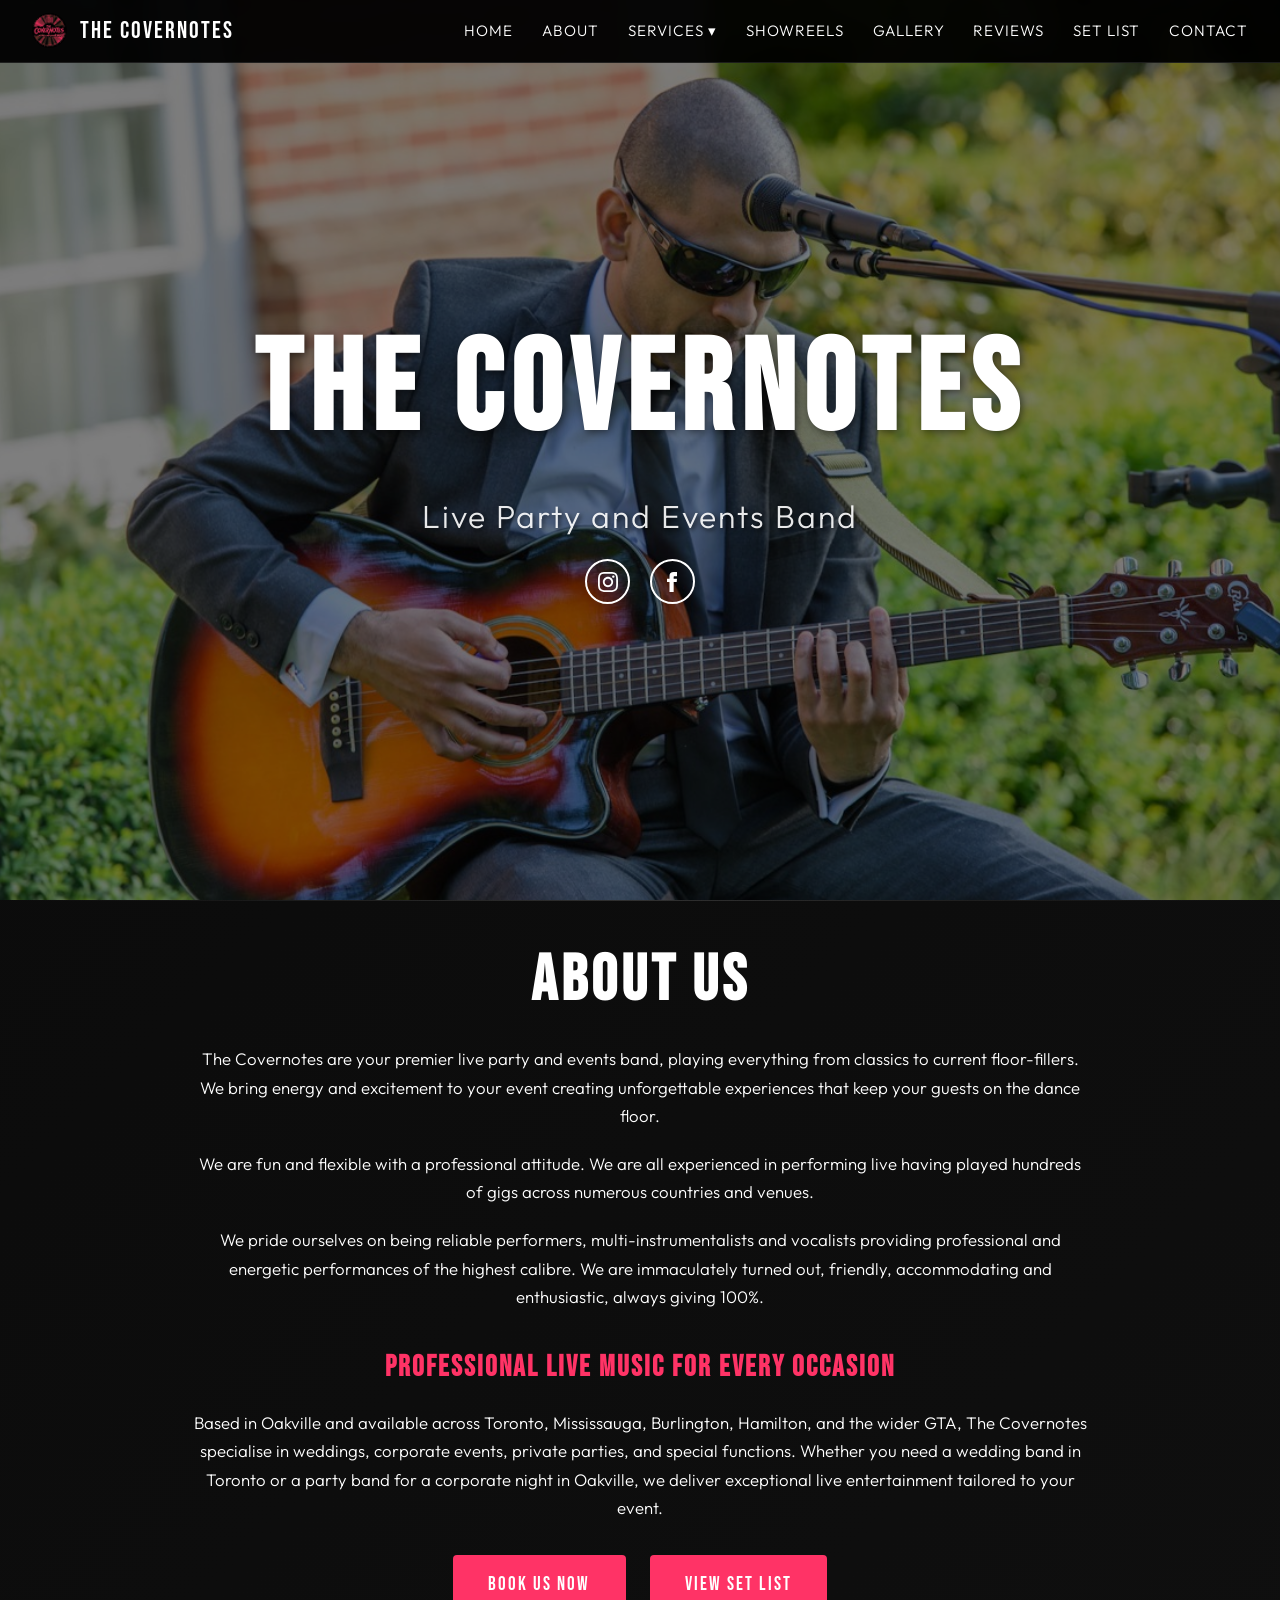
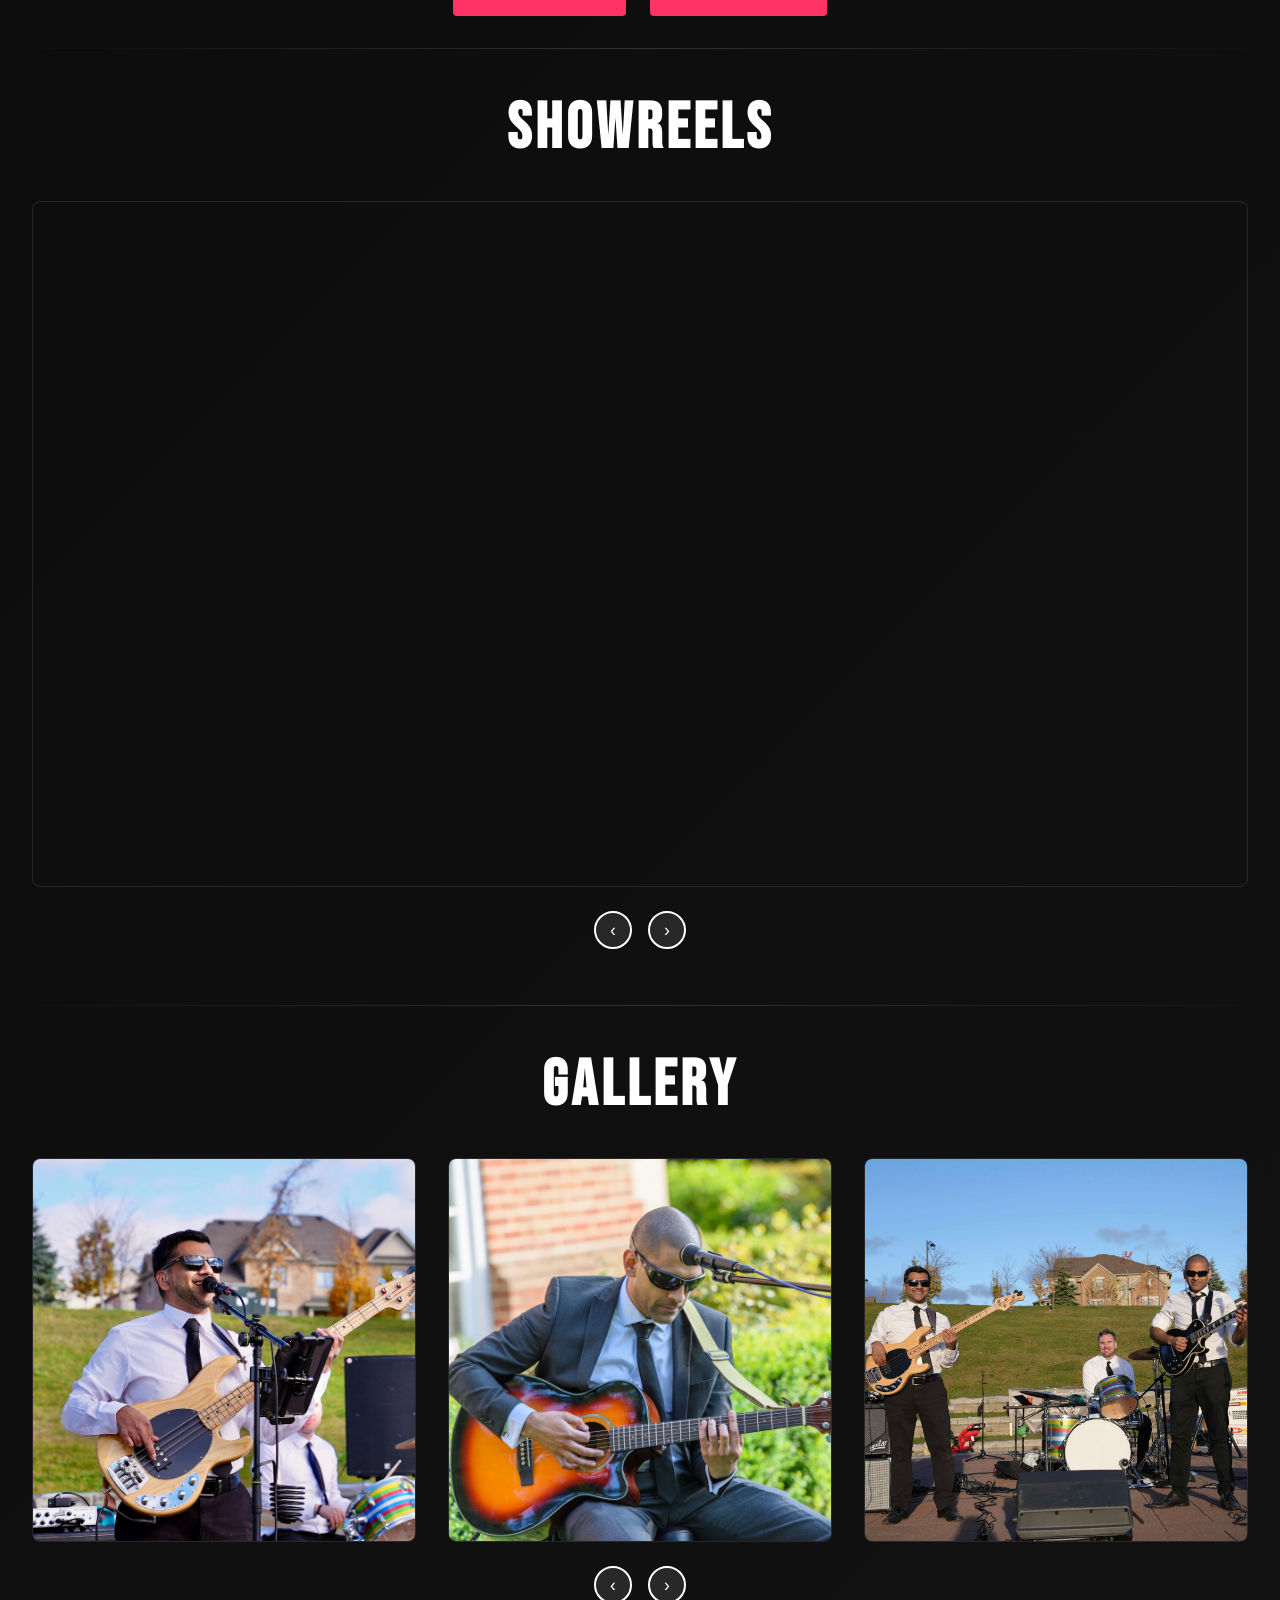
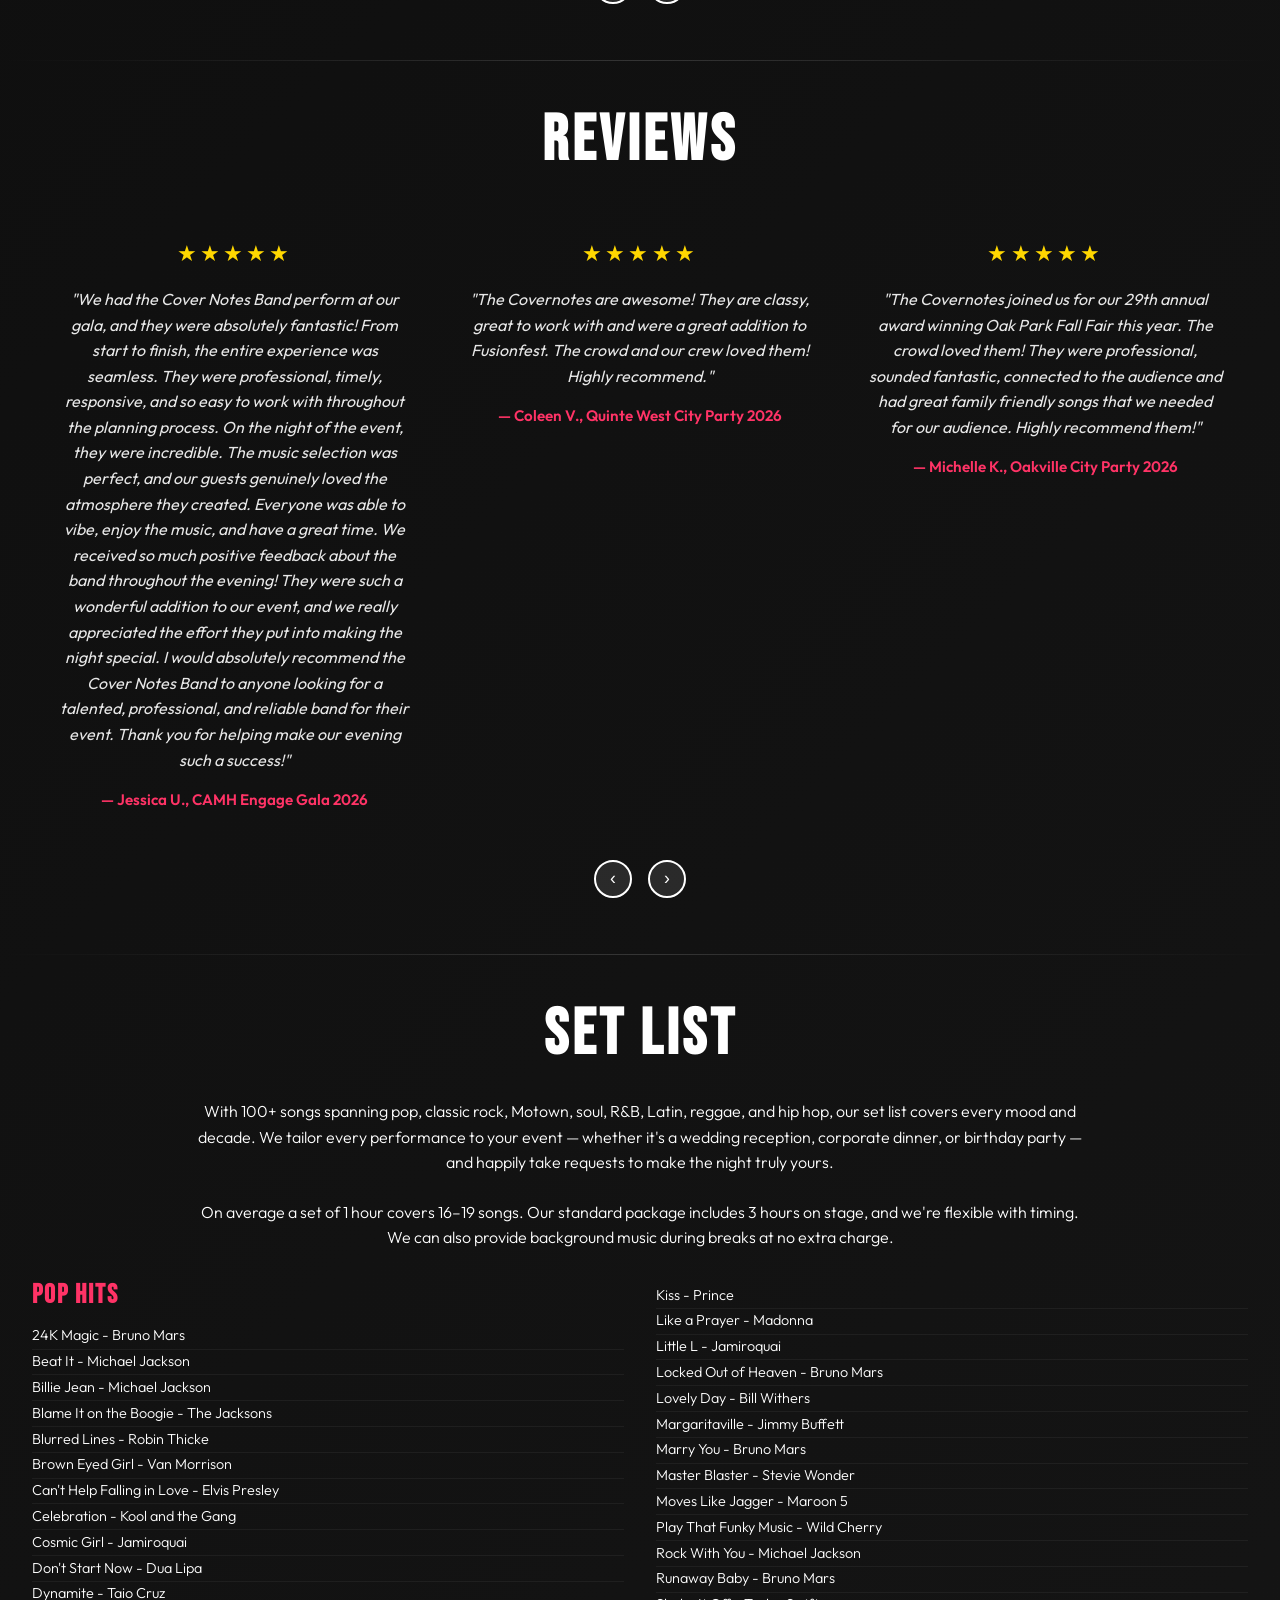
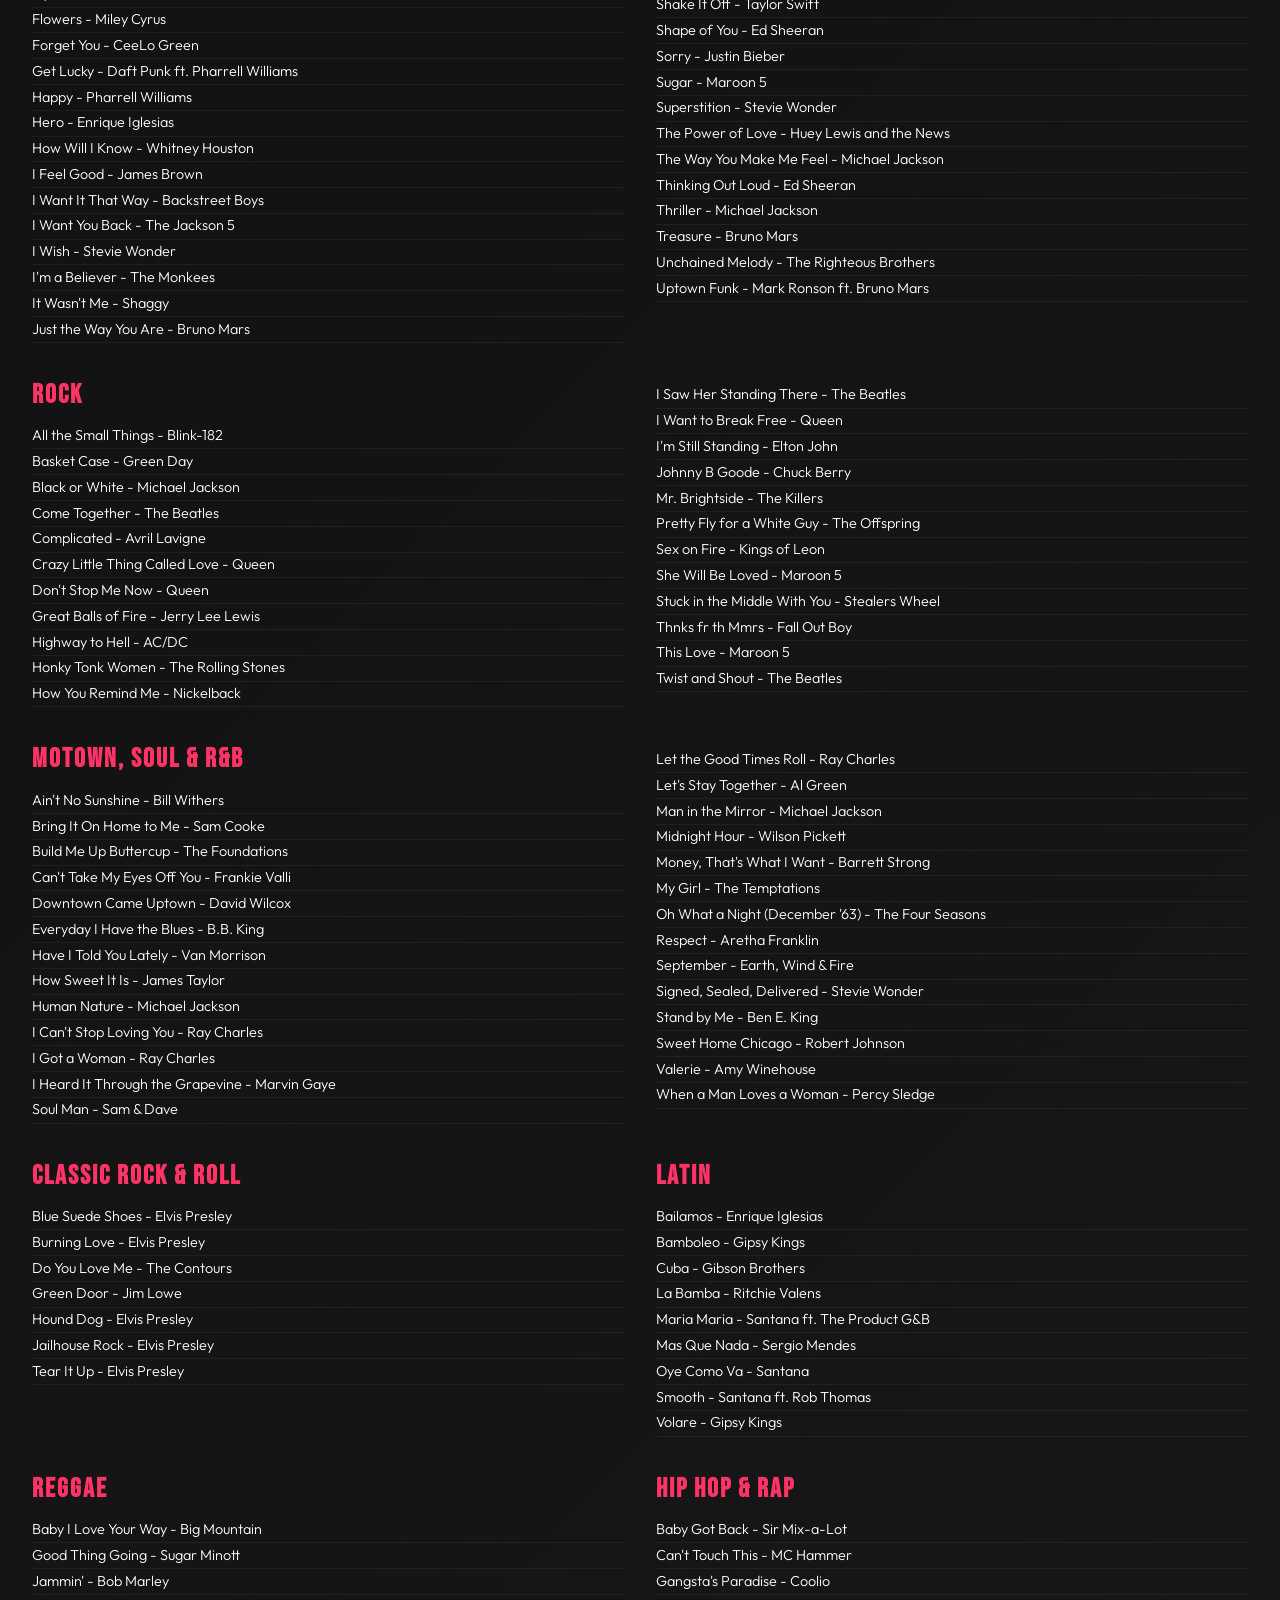
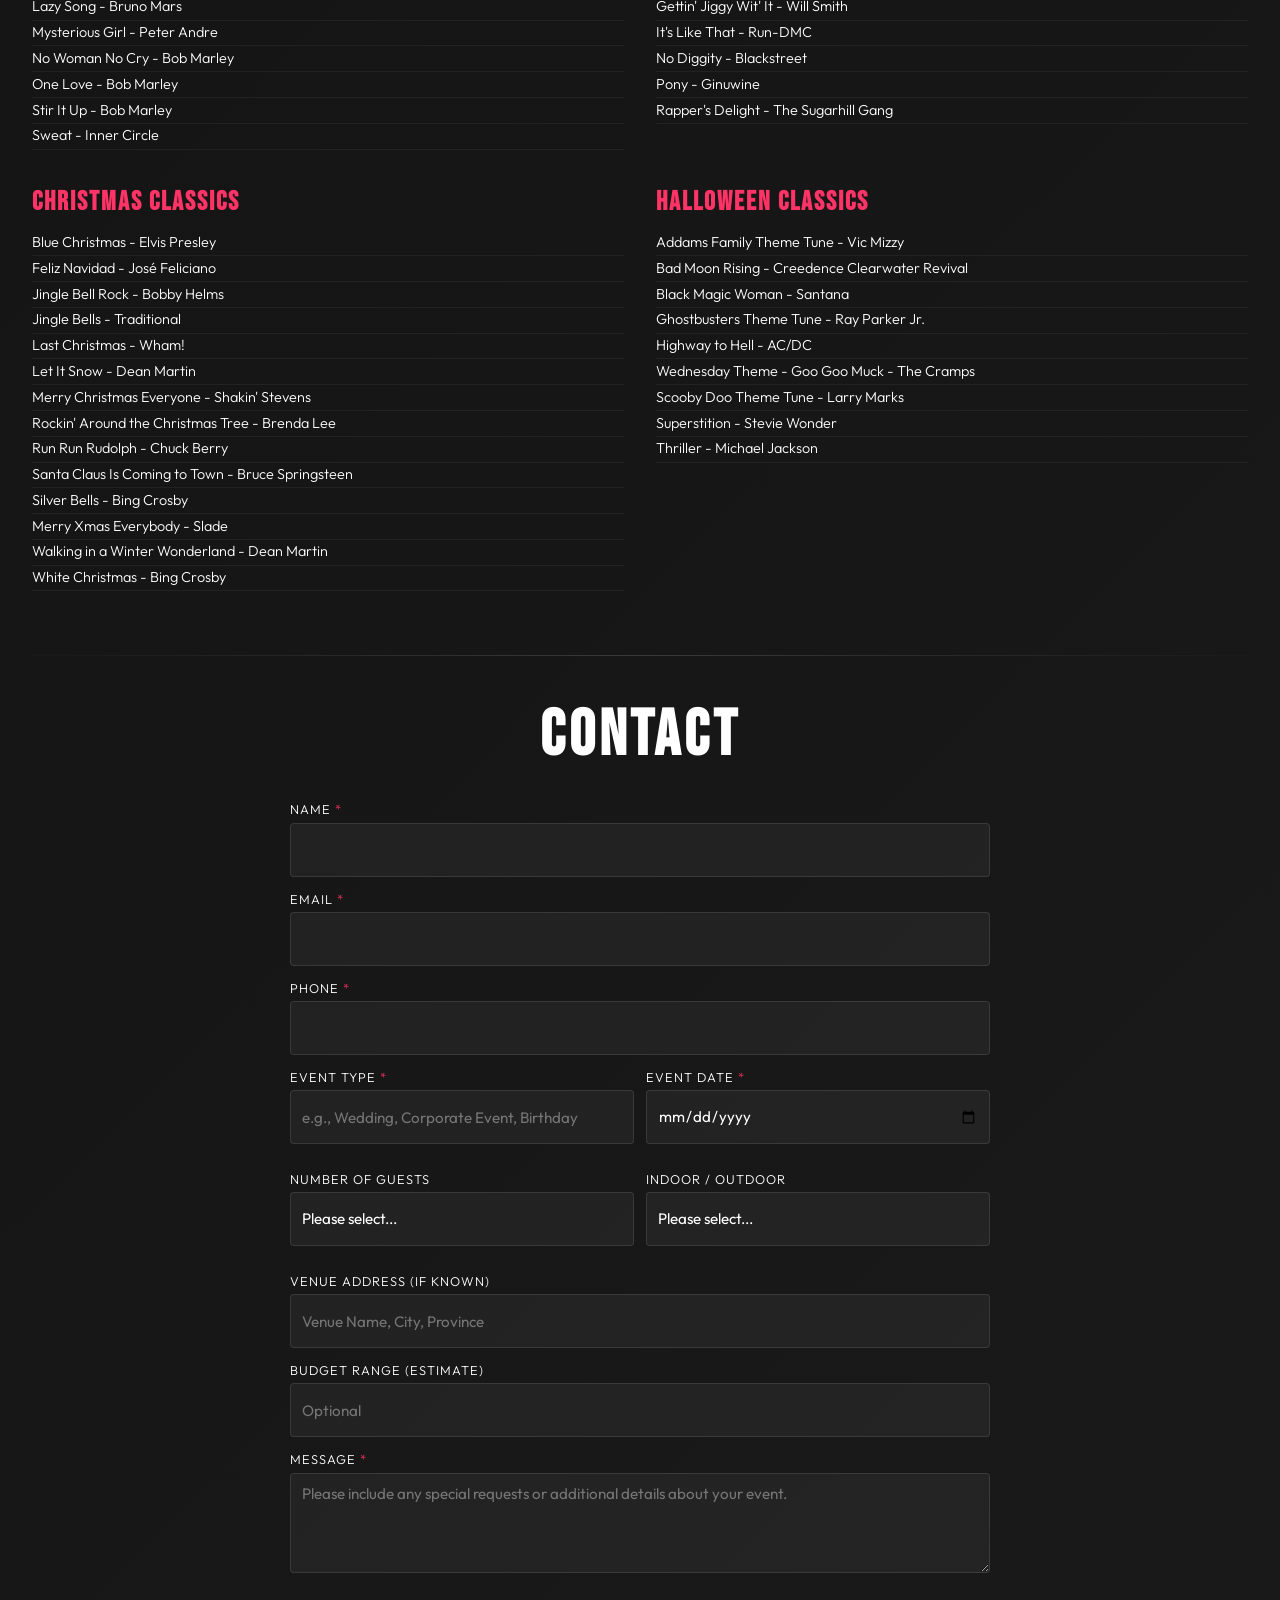
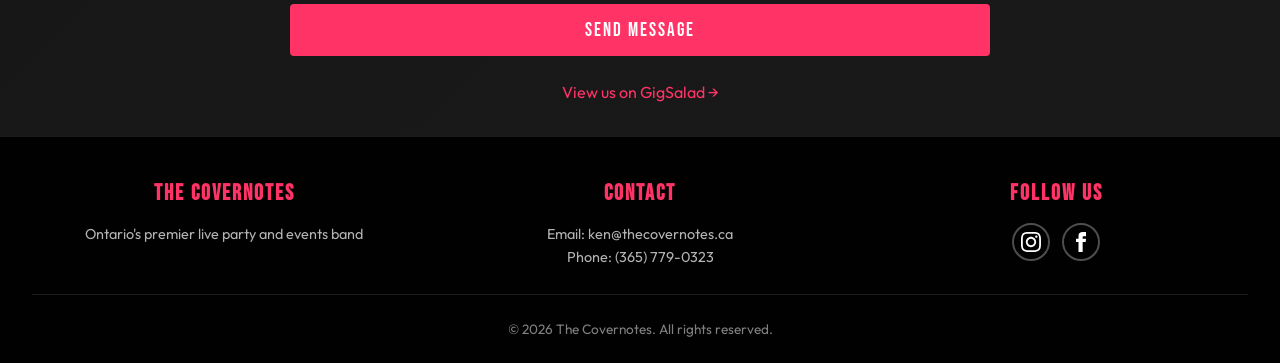
==== index.html @ b02a3756 "Update 2026 review event labels and move Quinte West review to Parties Co-Authored-By: Claude Opus 5" ====
<!DOCTYPE html>
<html lang="en">
<head>
    <meta charset="UTF-8">
    <meta name="viewport" content="width=device-width, initial-scale=1.0">
    <title>The Covernotes | Wedding &amp; Party Cover Band | Toronto, Oakville, GTA</title>
    <meta name="description" content="The Covernotes are a 4-piece live cover band in Oakville, Ontario. Book us for weddings, corporate events, and parties across the GTA. Call (365) 779-0323.">
    <meta name="keywords" content="wedding band Ontario, corporate event band, party band GTA, live music Toronto, cover band Ontario, function band, event entertainment, wedding entertainment Toronto, live band Oakville, party music Ontario">
    <meta name="author" content="The Covernotes">
    <link rel="canonical" href="https://www.thecovernotes.ca/">
    
    <!-- Open Graph Meta Tags -->
    <meta property="og:title" content="The Covernotes | Wedding &amp; Party Cover Band | Toronto, Oakville, GTA">
    <meta property="og:description" content="The Covernotes are a 4-piece live cover band in Oakville, Ontario. Book us for weddings, corporate events, and parties across the GTA. Call (365) 779-0323.">
    <meta property="og:image" content="https://www.thecovernotes.ca/images/covernoteslogo.jpeg">
    <meta property="og:url" content="https://www.thecovernotes.ca">
    <meta property="og:type" content="website">
    <meta property="og:site_name" content="The Covernotes">
    
    <!-- Twitter Card Meta Tags -->
    <meta name="twitter:card" content="summary_large_image">
    <meta name="twitter:title" content="The Covernotes | Wedding &amp; Party Cover Band | Toronto, Oakville, GTA">
    <meta name="twitter:description" content="The Covernotes are a 4-piece live cover band in Oakville, Ontario. Book us for weddings, corporate events, and parties across the GTA. Call (365) 779-0323.">
    <meta name="twitter:image" content="https://www.thecovernotes.ca/images/covernoteslogo.jpeg">
    
    <!-- Structured Data / Schema.org Markup -->
    <script type="application/ld+json">
    {
      "@context": "https://schema.org",
      "@type": "MusicGroup",
      "name": "The Covernotes",
      "description": "Premier live party and events cover band specializing in weddings, corporate events, parties, and functions in Ontario, Canada",
      "url": "https://www.thecovernotes.ca",
      "image": "https://www.thecovernotes.ca/images/covernoteslogo.jpeg",
      "logo": "https://www.thecovernotes.ca/images/covernoteslogo.jpeg",
      "genre": ["Cover Band", "Party Band", "Wedding Band"],
      "address": {
        "@type": "PostalAddress",
        "addressLocality": "Oakville",
        "addressRegion": "ON",
        "addressCountry": "CA"
      },
      "areaServed": [
        {
          "@type": "City",
          "name": "Toronto"
        },
        {
          "@type": "City",
          "name": "Oakville"
        },
        {
          "@type": "City",
          "name": "Mississauga"
        },
        {
          "@type": "City",
          "name": "Burlington"
        },
        {
          "@type": "City",
          "name": "Hamilton"
        }
      ],
      "telephone": "+13657790323",
      "email": "info@thecovernotes.ca",
      "sameAs": [
        "https://www.instagram.com/the_covernotes",
        "https://www.facebook.com/thecovernotes",
        "https://www.gigsalad.com/the_covernotes_oakville"
      ],
      "performer": {
        "@type": "PerformingGroup",
        "name": "The Covernotes"
      },
      "offers": {
        "@type": "Offer",
        "description": "Live music entertainment for weddings, corporate events, and private parties"
      },
      "hasOfferCatalog": {
        "@type": "OfferCatalog",
        "name": "Live Music Services",
        "itemListElement": [
          {
            "@type": "Offer",
            "itemOffered": {
              "@type": "Service",
              "name": "Wedding Band",
              "description": "Live cover band for wedding receptions and ceremonies across Toronto, Oakville, and the GTA"
            }
          },
          {
            "@type": "Offer",
            "itemOffered": {
              "@type": "Service",
              "name": "Corporate Event Band",
              "description": "Professional live music for corporate events, Christmas parties, and company functions in the GTA"
            }
          },
          {
            "@type": "Offer",
            "itemOffered": {
              "@type": "Service",
              "name": "Private Party Band",
              "description": "Energetic live cover band for birthday parties, private functions, and special celebrations"
            }
          }
        ]
      }
    }
    </script>
    
    <link rel="icon" type="image/jpeg" href="images/covernoteslogo.jpeg">
    <link rel="preload" as="image" href="images/hero1.jpeg">

    <!-- Google Fonts -->
    <link rel="preconnect" href="https://fonts.googleapis.com">
    <link rel="preconnect" href="https://fonts.gstatic.com" crossorigin>
    <link href="https://fonts.googleapis.com/css2?family=Bebas+Neue&family=Outfit:wght@300;400;600;700&display=swap" rel="stylesheet">
   
    <style>
        :root {
            --primary: #000000;
            --secondary: #ffffff;
            --accent: #ff3366;
            --bg-gradient: linear-gradient(135deg, #0a0a0a 0%, #1a1a1a 100%);
        }
       
        * {
            margin: 0;
            padding: 0;
            box-sizing: border-box;
        }
       
        body {
            font-family: 'Outfit', sans-serif;
            background: var(--bg-gradient);
            color: var(--secondary);
            line-height: 1.5;
            overflow-x: hidden;
        }
       
        nav {
            position: fixed;
            top: 0;
            width: 100%;
            background: rgba(0, 0, 0, 0.95);
            backdrop-filter: blur(10px);
            z-index: 1000;
            border-bottom: 1px solid rgba(255, 255, 255, 0.1);
        }
       
        .nav-container {
            max-width: 1400px;
            margin: 0 auto;
            padding: 0.8rem 2rem;
            display: flex;
            justify-content: space-between;
            align-items: center;
        }
       
        .logo {
            font-family: 'Bebas Neue', sans-serif;
            font-size: 1.5rem;
            letter-spacing: 2px;
            color: var(--secondary);
            text-decoration: none;
            display: flex;
            align-items: center;
            gap: 0.8rem;
        }
    
        .logo-icon {
            width: 35px;
            height: 35px;
            object-fit: cover; /* prevents image distortion */
            border-radius: 100%; /* makes it a circle */
            display: block; /* removes inline image spacing */
        }
        
        .nav-links {
            display: flex;
            gap: 1.8rem;
            list-style: none;
        }
       
        .nav-links a {
            color: var(--secondary);
            text-decoration: none;
            font-weight: 300;
            font-size: 0.95rem;
            text-transform: uppercase;
            letter-spacing: 1px;
            transition: color 0.3s ease;
        }
       
        .nav-links a:hover {
            color: var(--accent);
        }
       
        .mobile-menu {
            display: none;
            flex-direction: column;
            gap: 5px;
            cursor: pointer;
        }
       
        .mobile-menu span {
            width: 25px;
            height: 2px;
            background: var(--secondary);
            transition: 0.3s;
        }
       
        .hero {
            min-height: 100vh;
            display: flex;
            align-items: center;
            justify-content: center;
            text-align: center;
            padding: 2rem;
            position: relative;
            overflow: hidden;
        }
       
        .hero-carousel {
            position: absolute;
            top: 0;
            left: 50%; /* CENTER it */
            transform: translateX(-50%); /* keeps it centered */
            width: 100%;
            max-width: 1400px; /* MATCHES SITE WIDTH */
            height: 100%;
            z-index: 0;
        }
       
        .hero-slide {
            position: absolute;
            top: 0;
            left: 0;
            width: 100%;
            height: 100%;
            opacity: 0;
            transition: opacity 1s ease-in-out; /* smoother crossfade */
        }
       
        .hero-slide.active {
            opacity: 1;
        }
       
        /* KEY FIX IS HERE */
        .hero-slide img {
            width: 100%;
            height: 100%;
            object-fit: cover;
       
            transform: scale(1); /* base state */
            transition: transform 3s ease-in-out; /* replaces keyframe animation */
        }
       
        .hero-slide.active img {
            transform: scale(1.1); /* zooms while slide is active */
        }
       
        .hero::after {
            content: '';
            position: absolute;
            top: 0;
            left: 0;
            right: 0;
            bottom: 0;
            background: rgba(0, 0, 0, 0.5);
            z-index: 1;
        }
       
        .hero-content {
            position: relative;
            z-index: 2;
            animation: fadeInUp 3s ease-out;
        }
       
        @keyframes fadeInUp {
            from { opacity: 0; transform: translateY(30px); }
            to { opacity: 1; transform: translateY(0); }
        }
       
        .hero h1 {
            font-family: 'Bebas Neue', sans-serif;
            font-size: clamp(3rem, 10vw, 8rem);
            letter-spacing: 8px;
            margin-bottom: 0.3rem;
            color: var(--secondary);
            text-shadow: 2px 2px 8px rgba(0,0,0,0.5);
            display: inline-block;
        }
       
        .hero p {
            font-size: clamp(1.2rem, 3vw, 2rem);
            font-weight: 300;
            letter-spacing: 2px;
            margin-bottom: 1.2rem;
            opacity: 0.9;
            text-shadow: 2px 2px 4px rgba(0,0,0,0.7);
        }
       
        .social-icons {
            display: flex;
            gap: 1.2rem;
            justify-content: center;
            margin-top: 1rem;
        }
       
        .social-icons a {
            width: 45px;
            height: 45px;
            display: flex;
            align-items: center;
            justify-content: center;
            border: 2px solid var(--secondary);
            border-radius: 50%;
            color: var(--secondary);
            text-decoration: none;
            transition: all 0.3s ease;
            font-size: 1.1rem;
        }
       
        .social-icons a:hover {
            background: var(--accent);
            border-color: var(--accent);
            transform: scale(1.1);
        }
       
        .section-divider {
            max-width: 1400px;
            margin: 0 auto;
            height: 1px;
            background: linear-gradient(to right, transparent, rgba(255, 255, 255, 0.15), transparent);
        }
       
        section {
            padding: 2rem 2rem;
            max-width: 1400px;
            margin: 0 auto;
            scroll-margin-top: 90px;
        }
       
        section h2 {
            font-family: 'Bebas Neue', sans-serif;
            font-size: clamp(2.5rem, 5vw, 4rem);
            letter-spacing: 4px;
            margin-bottom: 1rem;
            text-align: center;
        }
       
        .about-content {
            max-width: 900px;
            margin: 0 auto;
            text-align: center;
            font-size: 1.05rem;
            font-weight: 300;
            line-height: 1.7;
        }
       
        .about-content p {
            margin-bottom: 1.2rem;
        }
       
        .about-cta {
            display: flex;
            gap: 1.5rem;
            justify-content: center;
            margin-top: 2rem;
            flex-wrap: wrap;
        }
       
        .cta-button {
            padding: 0.9rem 2.2rem;
            background: var(--accent);
            color: var(--secondary);
            text-decoration: none;
            font-family: 'Bebas Neue', sans-serif;
            font-size: 1.2rem;
            letter-spacing: 2px;
            border-radius: 4px;
            transition: all 0.3s ease;
        }
       
        .cta-button:hover {
            background: #ff1a4d;
            transform: translateY(-2px);
            box-shadow: 0 8px 25px rgba(255, 51, 102, 0.25);
        }
       
        /* Removed .showreels-grid styles as we're replacing with carousel */
       
        .gallery-carousel {
            position: relative;
            max-width: 1400px;
            margin: 1.5rem auto;
            overflow: hidden;
        }
       
        .gallery-wrapper {
            display: flex;
            gap: 2rem;
            transition: transform 0.6s ease;
        }
       
        .gallery-item-wrapper {
            flex: 0 0 calc((100% - 4rem) / 3);
            position: relative;
            overflow: hidden;
            border-radius: 8px;
            cursor: pointer;
            transition: all 0.3s ease;
            aspect-ratio: 1;
        }
       
        .gallery-item-wrapper:hover {
            transform: translateY(-5px);
            box-shadow: 0 10px 30px rgba(255, 51, 102, 0.3);
        }
       
        .gallery-item-wrapper::before {
            content: '';
            position: absolute;
            top: 0;
            left: 0;
            right: 0;
            bottom: 0;
            background: rgba(0, 0, 0, 0.3);
            opacity: 0;
            transition: opacity 0.3s ease;
            z-index: 1;
        }
       
        .gallery-item-wrapper:hover::before {
            opacity: 1;
        }
       
        .gallery-item {
            width: 100%;
            height: 100%;
            object-fit: cover;
            display: block;
            border: 1px solid rgba(255, 255, 255, 0.1);
            border-radius: 8px;
        }
       
        .lightbox {
            display: none;
            position: fixed;
            top: 0;
            left: 0;
            width: 100%;
            height: 100%;
            background: rgba(0, 0, 0, 0.95);
            z-index: 2000;
            align-items: center;
            justify-content: center;
            animation: fadeIn 0.3s ease;
        }
       
        .lightbox.active {
            display: flex;
        }
       
        @keyframes fadeIn {
            from { opacity: 0; }
            to { opacity: 1; }
        }
       
        .lightbox-content {
            position: relative;
            max-width: 85%;
            max-height: 85%;
            display: flex;
            flex-direction: column;
            align-items: center;
        }
       
        .lightbox-image {
            max-width: 100%;
            max-height: 75vh;
            object-fit: contain;
            border-radius: 4px;
        }
       
        .lightbox-caption {
            color: var(--secondary);
            margin-top: 0.8rem;
            font-size: 1.05rem;
            text-align: center;
            font-weight: 300;
        }
       
        .lightbox-close {
            position: absolute;
            top: 15px;
            right: 15px;
            width: 45px;
            height: 45px;
            background: rgba(255, 255, 255, 0.1);
            border: 2px solid var(--secondary);
            border-radius: 50%;
            color: var(--secondary);
            font-size: 1.8rem;
            cursor: pointer;
            display: flex;
            align-items: center;
            justify-content: center;
            transition: all 0.3s ease;
            z-index: 2001;
        }
       
        .lightbox-close:hover {
            background: var(--accent);
            border-color: var(--accent);
            transform: rotate(90deg);
        }
       
        .lightbox-prev,
        .lightbox-next {
            position: absolute;
            top: 50%;
            transform: translateY(-50%);
            width: 45px;
            height: 45px;
            background: rgba(255, 255, 255, 0.1);
            border: 2px solid var(--secondary);
            border-radius: 50%;
            color: var(--secondary);
            font-size: 1.4rem;
            cursor: pointer;
            display: flex;
            align-items: center;
            justify-content: center;
            z-index: 2001;
            transition: all 0.3s ease;
        }
       
        .lightbox-prev:hover,
        .lightbox-next:hover {
            background: var(--accent);
            border-color: var(--accent);
        }
       
        .lightbox-prev { left: 15px; }
        .lightbox-next { right: 15px; }
       
        .setlist-intro {
            max-width: 900px;
            margin: 0 auto 1.5rem;
            text-align: center;
            font-size: 1rem;
            font-weight: 300;
            line-height: 1.6;
        }
       
        .setlist-columns {
            display: grid;
            grid-template-columns: repeat(auto-fit, minmax(300px, 1fr));
            gap: 2rem;
            margin-bottom: 2rem;
        }
       
        .setlist-category h3 {
            font-family: 'Bebas Neue', sans-serif;
            font-size: 1.7rem;
            letter-spacing: 2px;
            margin-bottom: 0.5rem;
            color: var(--accent);
        }
       
        .setlist-category ul {
            list-style: none;
        }
       
        .setlist-category li {
            padding: 0.1rem 0;
            border-bottom: 1px solid rgba(255, 255, 255, 0.05);
            font-weight: 300;
            font-size: 0.9rem;
        }
       
        .reviews-carousel {
            position: relative;
            max-width: 1400px;
            margin: 1.5rem auto;
            overflow: hidden;
        }
       
        .reviews-wrapper {
            display: flex;
            transition: transform 0.6s ease;
        }
       
        .review-card {
            flex: 0 0 calc(100% / 3);
            padding: 1.5rem;
            text-align: center;
            flex-shrink: 0;
        }
       
        .review-stars {
            font-size: 1.4rem;
            color: #ffd700;
            margin-bottom: 1rem;
            letter-spacing: 0.2rem;
        }
       
        .review-text {
            font-size: 1rem;
            font-style: italic;
            line-height: 1.6;
            margin-bottom: 1rem;
            color: rgba(255, 255, 255, 0.9);
        }
       
        .review-author {
            font-size: 0.95rem;
            font-weight: 600;
            color: var(--accent);
        }
       
        /* New Showreels Carousel Styles */
        .showreels-carousel {
            position: relative;
            max-width: 1400px;
            margin: 1.5rem auto;
            overflow: hidden;
        }
       
        .showreels-wrapper {
            display: flex;
            transition: transform 0.6s ease;
        }
       
        .showreel-card {
            flex: 0 0 100%;
        }
       
        .video-wrapper {
            position: relative;
            padding-bottom: 56.25%; /* 16:9 aspect ratio */
            height: 0;
            overflow: hidden;
            border-radius: 8px;
            border: 1px solid rgba(255, 255, 255, 0.1);
        }
       
        .video-wrapper iframe {
            position: absolute;
            top: 0;
            left: 0;
            width: 100%;
            height: 100%;
        }
        
        /* Touch overlay to enable swipe on videos */
        .video-touch-overlay {
            position: absolute;
            top: 0;
            left: 0;
            width: 100%;
            height: 100%;
            z-index: 10;
            background: transparent;
            cursor: grab;
        }
        
        .video-touch-overlay.dragging {
            cursor: grabbing;
        }
        
        .video-touch-overlay.hide {
            display: none;
        }
       
        .carousel-nav {
            display: flex;
            gap: 1rem;
            justify-content: center;
            margin-top: 1.5rem;
        }
       
        .carousel-nav button {
            width: 38px;
            height: 38px;
            border-radius: 50%;
            background: rgba(255, 255, 255, 0.1);
            border: 2px solid var(--secondary);
            color: var(--secondary);
            cursor: pointer;
            transition: all 0.3s ease;
            font-size: 1.1rem;
        }
       
        .carousel-nav button:hover {
            background: var(--accent);
            border-color: var(--accent);
        }
       
        .contact-container {
            max-width: 700px;
            margin: 0 auto;
        }
       
        .form-row {
            display: grid;
            grid-template-columns: 1fr 1fr;
            gap: 0.7rem;
            margin-bottom: 0.8rem;
        }
       
        .form-group {
            margin-bottom: 0.8rem;
        }
       
        .form-group label {
            display: block;
            margin-bottom: 0.2rem;
            font-weight: 300;
            letter-spacing: 1px;
            text-transform: uppercase;
            font-size: 0.8rem;
        }
       
        .form-group label.required::after {
            content: ' *';
            color: var(--accent);
        }
       
        .form-group input,
        .form-group textarea,
        .form-group select {
            width: 100%;
            padding: 0.7rem;
            background: rgba(255, 255, 255, 0.05);
            border: 1px solid rgba(255, 255, 255, 0.1);
            border-radius: 4px;
            color: var(--secondary);
            font-family: 'Outfit', sans-serif;
            font-size: 0.95rem;
            transition: all 0.3s ease;
            /* Forces identical height across all browsers */
            height: 54px;
            line-height: 1.2;
           
            /* Removes default mobile system styling/borders */
            appearance: none;
            -webkit-appearance: none;
        }
       
        .form-group input:focus,
        .form-group textarea:focus,
        .form-group select:focus {
            outline: none;
            border-color: var(--accent);
            background: rgba(255, 255, 255, 0.08);
        }
       
        .form-group textarea {
            resize: vertical;
            min-height: 100px;
        }
       
        button[type="submit"] {
            background: var(--accent);
            color: var(--secondary);
            border: none;
            padding: 0.9rem 3rem;
            font-family: 'Bebas Neue', sans-serif;
            font-size: 1.2rem;
            letter-spacing: 2px;
            cursor: pointer;
            border-radius: 4px;
            transition: all 0.3s ease;
            width: 100%;
            margin-top: 0.8rem;
        }
       
        button[type="submit"]:hover {
            background: #ff1a4d;
            transform: translateY(-2px);
            box-shadow: 0 8px 25px rgba(255, 51, 102, 0.25);
        }
       
        footer {
            background: rgba(0, 0, 0, 0.95);
            padding: 2.5rem 2rem 1.5rem;
            border-top: 1px solid rgba(255, 255, 255, 0.1);
        }
       
        .footer-content {
            max-width: 1400px;
            margin: 0 auto;
            display: grid;
            grid-template-columns: repeat(3, 1fr);
            gap: 2rem;
            margin-bottom: 1.5rem;
        }
       
        .footer-section h3 {
            font-family: 'Bebas Neue', sans-serif;
            font-size: 1.4rem;
            letter-spacing: 2px;
            margin-bottom: 0.8rem;
            color: var(--accent);
        }
        .footer-section {
            text-align: center;
        }

        
        .footer-section p,
        .footer-section a {
            color: rgba(255, 255, 255, 0.7);
            text-decoration: none;
            font-size: 0.9rem;
            line-height: 1.6;
        }
       
        .footer-section a:hover {
            color: var(--accent);
        }
       
        .footer-social {
            display: flex;
            gap: 0.8rem;
            margin-top: 0.8rem;
            justify-content: center; /* ADDED */
        }
       
        .footer-social a {
            width: 38px;
            height: 38px;
            display: flex;
            align-items: center;
            justify-content: center;
            border: 2px solid rgba(255, 255, 255, 0.3);
            border-radius: 50%;
            color: var(--secondary);
            transition: all 0.3s ease;
        }

        /* Ensure SVG inherits color */
        .footer-social a svg {
            fill: currentColor;
        }

        /* Hover behaviour matches Hero */
        .footer-social a:hover {
            background: var(--accent);
            border-color: var(--accent);
            color: var(--secondary);
            transform: scale(1.1);
        }
       
        .footer-bottom {
            text-align: center;
            padding-top: 1.5rem;
            border-top: 1px solid rgba(255, 255, 255, 0.1);
            color: rgba(255, 255, 255, 0.5);
            font-size: 0.85rem;
        }
       
        @media (max-width: 1200px) {
            .gallery-item-wrapper {
                flex: 0 0 calc((100% - 2rem) / 2);
            }
        }
       
        @media (max-width: 768px) {
            .nav-links {
                display: none;
            }
           
            .mobile-menu {
                display: flex;
            }
           
            .nav-links.active {
                display: flex;
                flex-direction: column;
                position: absolute;
                top: 100%;
                left: 0;
                right: 0;
                background: rgba(0, 0, 0, 0.98);
                padding: 1.5rem;
                gap: 1.2rem;
            }
           
            .gallery-item-wrapper {
                flex: 0 0 100%;
            }
           
            .review-card {
                flex: 0 0 100%;
            }
           
            .hero h1 {
                font-size: clamp(3.5rem, 12vw, 7rem);
                white-space: nowrap;
            }
           
            .about-cta {
                flex-direction: column;
                align-items: center;
            }
           
            .cta-button {
                width: 100%;
                max-width: 280px;
            }
           
            .form-row {
                grid-template-columns: 1fr;
            }
        }
       
        /* Mobile: Stack footer sections vertically */
        @media (max-width: 768px) {
            .footer-content {
                grid-template-columns: 1fr;
            }
        }
       
        html {
            scroll-behavior: smooth;
        }

        /* Services dropdown */
        .dropdown { position: relative; }
        .dropdown-toggle { cursor: pointer; user-select: none; }
        .dropdown-menu {
            display: none;
            position: absolute;
            top: calc(100% + 0.8rem);
            left: 50%;
            transform: translateX(-50%);
            background: rgba(0, 0, 0, 0.98);
            border: 1px solid rgba(255, 255, 255, 0.15);
            border-radius: 4px;
            padding: 0.5rem 0;
            min-width: 180px;
            list-style: none;
            z-index: 1001;
        }
        .dropdown.open .dropdown-menu { display: block; }
        .dropdown-menu li a {
            display: block;
            padding: 0.6rem 1.4rem;
            white-space: nowrap;
            font-size: 0.9rem;
        }
        @media (max-width: 768px) {
            .dropdown-menu {
                position: static;
                transform: none;
                border: none;
                background: transparent;
                padding: 0.3rem 0 0 1rem;
                min-width: auto;
            }
            .dropdown-menu li a { padding: 0.3rem 0; }
        }

    </style>
</head>
<body>
    <!-- Navigation -->
    <nav>
        <div class="nav-container">
            <a href="#home" class="logo">
                <img src="images/covernoteslogo.jpeg" alt="The Covernotes Logo" class="logo-icon" width="35" height="35">
                <span class="logo-text">THE COVERNOTES</span>
            </a>
            <ul class="nav-links" id="navLinks">
                <li><a href="#home">Home</a></li>
                <li><a href="#about">About</a></li>
                <li class="dropdown">
                    <a href="#" class="dropdown-toggle">Services &#9662;</a>
                    <ul class="dropdown-menu">
                        <li><a href="weddings.html">Weddings</a></li>
                        <li><a href="corporate.html">Corporate Events</a></li>
                        <li><a href="parties.html">Private Parties</a></li>
                        <li><a href="testimonials.html">Testimonials</a></li>
                        <li><a href="faq.html">FAQ</a></li>
                    </ul>
                </li>
                <li><a href="#showreels">Showreels</a></li>
                <li><a href="#gallery">Gallery</a></li>
                <li><a href="#reviews">Reviews</a></li>
                <li><a href="#setlist">Set List</a></li>
                <li><a href="#contact">Contact</a></li>
            </ul>
            <div class="mobile-menu" id="mobileMenu">
                <span></span>
                <span></span>
                <span></span>
            </div>
        </div>
    </nav>
    <!-- Hero Section with Carousel -->
    <section id="home" class="hero">
        <div class="hero-carousel" id="heroCarousel">
            <div class="hero-slide active">
                <img src="images/hero1.jpeg" alt="The Covernotes live cover band performing at a Ribfest Festival in Ontario" loading="eager" fetchpriority="high" width="1280" height="855">
            </div>
            <div class="hero-slide">
                <img src="images/hero2.jpeg" alt="The Covernotes band playing live at an acoustic wedding cocktail party in Toronto" loading="lazy" decoding="async">
            </div>
            <div class="hero-slide">
                <img src="images/hero3.jpeg" alt="The Covernotes performing live music at a private corporate party in the GTA" loading="lazy" decoding="async">
            </div>
            <div class="hero-slide">
                <img src="images/hero4.jpeg" alt="The Covernotes professional event band entertaining wedding guests in Ontario" loading="lazy" decoding="async">
            </div>
            <div class="hero-slide">
                <img src="images/hero5.jpeg" alt="The Covernotes live performance at a private party function in Greater Toronto Area" loading="lazy" decoding="async">
            </div>
        </div>
        <div class="hero-content">
            <h1><span class="hero-underline">THE COVERNOTES</span></h1>
            <p>Live Party and Events Band</p>
            <div class="social-icons">
                <a href="https://www.instagram.com/the_covernotes/" target="_blank" aria-label="Instagram">
                    <svg width="20" height="20" viewBox="0 0 24 24" fill="currentColor">
                        <path d="M12 2.163c3.204 0 3.584.012 4.85.07 3.252.148 4.771 1.691 4.919 4.919.058 1.265.069 1.645.069 4.849 0 3.205-.012 3.584-.069 4.849-.149 3.225-1.664 4.771-4.919 4.919-1.266.058-1.644.07-4.85.07-3.204 0-3.584-.012-4.849-.07-3.26-.149-4.771-1.699-4.919-4.92-.058-1.265-.07-1.644-.07-4.849 0-3.204.013-3.583.07-4.849.149-3.227 1.664-4.771 4.919-4.919 1.266-.057 1.645-.069 4.849-.069zm0-2.163c-3.259 0-3.667.014-4.947.072-4.358.2-6.78 2.618-6.98 6.98-.059 1.281-.073 1.689-.073 4.948 0 3.259.014 3.668.072 4.948.2 4.358 2.618 6.78 6.98 6.98 1.281.058 1.689.072 4.948.072 3.259 0 3.668-.014 4.948-.072 4.354-.2 6.782-2.618 6.979-6.98.059-1.28.073-1.689.073-4.948 0-3.259-.014-3.667-.072-4.947-.196-4.354-2.617-6.78-6.979-6.98-1.281-.059-1.69-.073-4.949-.073zm0 5.838c-3.403 0-6.162 2.759-6.162 6.162s2.759 6.163 6.162 6.163 6.162-2.759 6.162-6.163c0-3.403-2.759-6.162-6.162-6.162zm0 10.162c-2.209 0-4-1.79-4-4 0-2.209 1.791-4 4-4s4 1.791 4 4c0 2.21-1.791 4-4 4zm6.406-11.845c-.796 0-1.441.645-1.441 1.44s.645 1.44 1.441 1.44c.795 0 1.439-.645 1.439-1.44s-.644-1.44-1.439-1.44z"/>
                    </svg>
                </a>
                <a href="http://www.facebook.com/thecovernotes/" target="_blank" aria-label="Facebook">
                    <svg width="20" height="20" viewBox="0 0 24 24" fill="currentColor">
                        <path d="M9 8h-3v4h3v12h5v-12h3.642l.358-4h-4v-1.667c0-.955.192-1.333 1.115-1.333h2.885v-5h-3.808c-3.596 0-5.192 1.583-5.192 4.615v3.385z"/>
                    </svg>
                </a>
            </div>
        </div>
    </section>
    <div class="section-divider"></div>
    <!-- About Section -->
    <section id="about">
        <h2>ABOUT US</h2>
        <div class="about-content">
            <p>The Covernotes are your premier live party and events band, playing everything from classics to current floor-fillers. We bring energy and excitement to your event creating unforgettable experiences that keep your guests on the dance floor.</p>
            <p>We are fun and flexible with a professional attitude. We are all experienced in performing live having played hundreds of gigs across numerous countries and venues.</p>
            <p>We pride ourselves on being reliable performers, multi-instrumentalists and vocalists providing professional and energetic performances of the highest calibre. We are immaculately turned out, friendly, accommodating and enthusiastic, always giving 100%.</p>
            <h3 style="font-family: 'Bebas Neue', sans-serif; font-size: 1.8rem; letter-spacing: 2px; margin-top: 2rem; margin-bottom: 1rem; color: var(--accent);">Professional Live Music for Every Occasion</h3>
            <p>Based in Oakville and available across Toronto, Mississauga, Burlington, Hamilton, and the wider GTA, The Covernotes specialise in weddings, corporate events, private parties, and special functions. Whether you need a wedding band in Toronto or a party band for a corporate night in Oakville, we deliver exceptional live entertainment tailored to your event.</p>
            <div class="about-cta">
                <a href="#contact" class="cta-button">Book Us Now</a>
                <a href="#setlist" class="cta-button">View Set List</a>
            </div>
        </div>
    </section>
    <div class="section-divider"></div>
    <!-- Showreels Section -->
    <section id="showreels">
        <h2>SHOWREELS</h2>
        <div class="showreels-carousel" id="showreelsCarousel">
            <div class="showreels-wrapper" id="showreelsWrapper">
                <div class="showreel-card">
                    <div class="video-wrapper">
                        <div class="video-touch-overlay"></div>
                            <div style="padding:56.25% 0 0 0;position:relative;">
                                <iframe src="https://www.youtube.com/embed/UAmWV9nk6Yw?si=zCiGvN5O9B3pRdrQ&rel=0&modestbranding=1&controls=1" title="The Covernotes Band Live Performance Showreel" frameborder="0" allow="accelerometer; autoplay; clipboard-write; encrypted-media; gyroscope; picture-in-picture; web-share" allowfullscreen></iframe>    
                            </div>
                    </div>
                </div>
                <div class="showreel-card">
                    <div class="video-wrapper">
                        <div class="video-touch-overlay"></div>
                           <div style="padding:56.25% 0 0 0;position:relative;">
                               <iframe src="https://www.youtube.com/embed/yfEIqsvBN0s?si=Px3v9AMt-LoPlwFx&rel=0&modestbranding=1&controls=1" title="The Covernotes Band Festivals and Community Events Showreel" frameborder="0" allow="accelerometer; autoplay; clipboard-write; encrypted-media; gyroscope; picture-in-picture; web-share" allowfullscreen></iframe> 
                            </div>
                    </div>
                </div>
                <div class="showreel-card">
                    <div class="video-wrapper">
                        <div class="video-touch-overlay"></div>
                            <div style="padding:56.25% 0 0 0;position:relative;">
                                <iframe src="https://www.youtube.com/embed/xuNeyzvruLg?si=leaBMRMon3oJh1e6&rel=0&modestbranding=1&controls=1" title="The Covernotes Band Corporate and Wedding Events Showreel" frameborder="0" allow="accelerometer; autoplay; clipboard-write; encrypted-media; gyroscope; picture-in-picture; web-share" allowfullscreen></iframe> 
                        </div>
                    </div>
                </div>
            </div>
            <div class="carousel-nav">
                <button onclick="moveShowreel(-1)" aria-label="Previous showreel">‹</button>
                <button onclick="moveShowreel(1)" aria-label="Next showreel">›</button>
            </div>
        </div>
    </section>
    <div class="section-divider"></div>
    <!-- Gallery Section -->
    <section id="gallery">
        <h2>GALLERY</h2>
        <div class="gallery-carousel" id="galleryCarousel">
            <div class="gallery-wrapper" id="galleryWrapper">
                <div class="gallery-item-wrapper" onclick="openLightbox(0)">
                    <img src="images/Outdoor, Ken Front Singing.jpg" alt="Ken on bass and vocals at outdoor festival performance" class="gallery-item" style="object-position: center;" loading="lazy" decoding="async">
                </div>
                <div class="gallery-item-wrapper" onclick="openLightbox(1)">
                    <img src="images/Rol - Acoustic.jpg" alt="Rol performing acoustic guitar at wedding ceremony" class="gallery-item" style="object-position: center;" loading="lazy" decoding="async">
                </div>
                <div class="gallery-item-wrapper" onclick="openLightbox(5)">
                    <img src="images/Outdoor 3 Piece Front Full Band on Amphitheatre.JPG" alt="The Covernotes performing live at outdoor festival amphitheatre in Ontario" class="gallery-item" style="object-position: center;" loading="lazy" decoding="async">
                </div>
                <div class="gallery-item-wrapper" onclick="openLightbox(2)">
                    <img src="images/Outdoor, Rol Front Singing.jpg" alt="Rol on guitar and vocals at outdoor festival" class="gallery-item" style="object-position: center;" loading="lazy" decoding="async">
                </div>
                <div class="gallery-item-wrapper" onclick="openLightbox(4)">
                    <img src="images/Sunlife - Drummer Brian.jpeg" alt="Brian on drums at corporate event in Toronto" class="gallery-item" style="object-position: top;" loading="lazy" decoding="async">
                </div>
                <div class="gallery-item-wrapper" onclick="openLightbox(12)">
                    <img src="images/Ken playing live at a corporate event in Hamilton.JPG" alt="Ken performing live at a corporate event in Hamilton" class="gallery-item" style="object-position: center;" loading="lazy" decoding="async">
                </div>
                <div class="gallery-item-wrapper" onclick="openLightbox(3)">
                    <img src="images/Sunlife - Band front on.jpeg" alt="The Covernotes performing at a downtown Toronto corporate event for Sun Life" class="gallery-item" style="object-position: center;" loading="lazy" decoding="async">
                </div>
                <div class="gallery-item-wrapper" onclick="openLightbox(6)">
                    <img src="images/Ken playing live at a wedding in Burlington.jpg" alt="Ken performing live at a wedding in Burlington" class="gallery-item" style="object-position: center;" loading="lazy" decoding="async">
                </div>
                <div class="gallery-item-wrapper" onclick="openLightbox(7)">
                    <img src="images/Rol Guitar close up.jpg" alt="Close up of electric guitar performance at live event" class="gallery-item" style="object-position: top;" loading="lazy" decoding="async">
                </div>
                <div class="gallery-item-wrapper" onclick="openLightbox(8)">
                    <img src="images/Ken performing at a birthday party in Oakville.jpg" alt="Ken performing at a birthday party in Oakville" class="gallery-item" style="object-position: top;" loading="lazy" decoding="async">
                </div>
                <div class="gallery-item-wrapper" onclick="openLightbox(9)">
                    <img src="images/Rol performing at a birthday party in Oakville.jpg" alt="Rol performing at a birthday party in Oakville" class="gallery-item" style="object-position: top;" loading="lazy" decoding="async">
                </div>
                <div class="gallery-item-wrapper" onclick="openLightbox(10)">
                    <img src="images/Ken performing at a private party in the greater toronto area.jpg" alt="Ken performing at a private party in the Greater Toronto Area" class="gallery-item" style="object-position: top;" loading="lazy" decoding="async">
                </div>
                <div class="gallery-item-wrapper" onclick="openLightbox(11)">
                    <img src="images/Rol performing at a private party in the greater toronto area.jpg" alt="Rol performing at a private party in the Greater Toronto Area" class="gallery-item" style="object-position: top;" loading="lazy" decoding="async">
                </div>
                <div class="gallery-item-wrapper" onclick="openLightbox(13)">
                    <img src="images/Ken playing at an outdoor summer party and school college festival.jpg" alt="Ken performing at an outdoor summer party and school college festival" class="gallery-item" style="object-position: center;" loading="lazy" decoding="async">
                </div>
                <div class="gallery-item-wrapper" onclick="openLightbox(14)">
                    <img src="images/Rol playing at an outdoor summer party and school college festival.jpg" alt="Rol performing at an outdoor summer party and school college festival" class="gallery-item" style="object-position: top;" loading="lazy" decoding="async">
                </div>
            </div>
            <div class="carousel-nav">
                <button onclick="moveGallery(-1)" aria-label="Previous gallery image">‹</button>
                <button onclick="moveGallery(1)" aria-label="Next gallery image">›</button>
            </div>
        </div>
    </section>
    <!-- Lightbox -->
    <div class="lightbox" id="lightbox" onclick="closeLightboxOnBackground(event)">
        <div class="lightbox-close" onclick="closeLightbox()">×</div>
        <div class="lightbox-prev" onclick="changeImage(-1); event.stopPropagation();">‹</div>
        <div class="lightbox-next" onclick="changeImage(1); event.stopPropagation();">›</div>
        <div class="lightbox-content">
            <img id="lightbox-img" class="lightbox-image" src="" alt="">
            <div id="lightbox-caption" class="lightbox-caption"></div>
        </div>
    </div>
    <div class="section-divider"></div>
    <!-- Reviews Section -->
    <section id="reviews">
        <h2>REVIEWS</h2>
        <div class="reviews-carousel" id="reviewsCarousel">
            <div class="reviews-wrapper" id="reviewsWrapper">
                <div class="review-card">
                    <div class="review-stars">★★★★★</div>
                    <div class="review-text">"We had the Cover Notes Band perform at our gala, and they were absolutely fantastic! From start to finish, the entire experience was seamless. They were professional, timely, responsive, and so easy to work with throughout the planning process. On the night of the event, they were incredible. The music selection was perfect, and our guests genuinely loved the atmosphere they created. Everyone was able to vibe, enjoy the music, and have a great time. We received so much positive feedback about the band throughout the evening! They were such a wonderful addition to our event, and we really appreciated the effort they put into making the night special. I would absolutely recommend the Cover Notes Band to anyone looking for a talented, professional, and reliable band for their event. Thank you for helping make our evening such a success!"</div>
                    <div class="review-author">— Jessica U., CAMH Engage Gala 2026</div>
                </div>
                <div class="review-card">
                    <div class="review-stars">★★★★★</div>
                    <div class="review-text">"The Covernotes are awesome! They are classy, great to work with and were a great addition to Fusionfest. The crowd and our crew loved them! Highly recommend."</div>
                    <div class="review-author">— Coleen V., Quinte West City Party 2026</div>
                </div>
                <div class="review-card">
                    <div class="review-stars">★★★★★</div>
                    <div class="review-text">"The Covernotes joined us for our 29th annual award winning Oak Park Fall Fair this year. The crowd loved them! They were professional, sounded fantastic, connected to the audience and had great family friendly songs that we needed for our audience. Highly recommend them!"</div>
                    <div class="review-author">— Michelle K., Oakville City Party 2026</div>
                </div>
                <div class="review-card">
                    <div class="review-stars">★★★★★</div>
                    <div class="review-text">"The Covernotes played at my dad’s 80th birthday at our cottage in Niagara. Ken and the band really made the evening special! Everything went smoothly from set up to song selection and their overall professionalism and attire was top notch! Most importantly, these guys can sing and they look and sound fantastic! Worth every penny. I highly recommend if you love live music and want to make your evening memorable!"</div>
                    <div class="review-author">— Olivier L., 80th Birthday Party 2026</div>
                </div>
                <div class="review-card">
                    <div class="review-stars">★★★★★</div>
                    <div class="review-text">"The Covernotes were a fantastic feature for my 60th Birthday party. The band is very easy to deal with, they have a great set list and interact very well with the crowd. They had the group dancing all night and the energy stayed high throughout. We would definitely recommend the Covernotes for any occasion. Thanks guys!!"</div>
                    <div class="review-author">— Michael M., 60th Birthday Party 2026</div>
                </div>
                <div class="review-card">
                    <div class="review-stars">★★★★★</div>
                    <div class="review-text">"The Covernotes did an amazing job! We used them once before, and loved them! Multiple residents ask us where we found them and complimented the band. Thanks again!"</div>
                    <div class="review-author">— Sunita P., Resident Event 2026</div>
                </div>
                <div class="review-card">
                    <div class="review-stars">★★★★★</div>
                    <div class="review-text">"This is the band you want. These guys were amazing!!! It was easy to communicate with Ken leading up to the event. They were punctual, professional and truly read the crowd. We hired the Covernotes for a 40th birthday house party and had everyone comment on how great they were. Thank you for making this birthday a memorable one."</div>
                    <div class="review-author">— Kristin M., 40th Birthday Party 2025</div>
                </div>
                <div class="review-card">
                    <div class="review-stars">★★★★★</div>
                    <div class="review-text">"Excellent Experience. The Covernotes were a great addition to our annual street party. Ken was great with communication ahead of the event. The performance was excellent, playing all types of tunes to appeal to an all ages audience. Very positive experience, plan to have them again next year!"</div>
                    <div class="review-author">— Heather P., Street Party 2025</div>
                </div>
                <div class="review-card">
                    <div class="review-stars">★★★★★</div>
                    <div class="review-text">"The Covernotes absolutely made our wedding! They kept everyone dancing all night long and really knew how to read the crowd. Professional, talented, and so much fun. Highly recommend!"</div>
                    <div class="review-author">— Sarah & Mike, Wedding 2024</div>
                </div>
                <div class="review-card">
                    <div class="review-stars">★★★★★</div>
                    <div class="review-text">"The Covernotes were amazing, from start to finish. Arranging logistics couldn’t have gone smoother with their incredible knowledge of what they needed from us in order to ensure their best performance for our community. Everyone loved their performance and eclectic music selections. Over 1000 people in our community had the pleasure of being entertained by them and we look forward to working with them again."</div>
                    <div class="review-author">— Shabana P., Halloween in the Park 2023</div>
                </div>
                <div class="review-card">
                    <div class="review-stars">★★★★★</div>
                    <div class="review-text">"The Covernotes were professional, punctual, organized and very pleasant to work with. Created a very nice party atmosphere in a large tent for 80 guests who frequently commented how wonderful the band was. Thank you very much!"</div>
                    <div class="review-author">— Pearl L., Burlington 2026</div>
                </div>
                <div class="review-card">
                    <div class="review-stars">★★★★★</div>
                    <div class="review-text">"The Covernotes were an absolute hit at our Margaritaville night on the patio. They sounded incredible, kept the energy up, and had us dancing all evening. Their set up looked great and they were a pleasure to work with."</div>
                    <div class="review-author">— Martin S., Toronto Badminton and Racquet Club Party 2025</div>
                </div>
                <div class="review-card">
                    <div class="review-stars">★★★★★</div>
                    <div class="review-text">"Terrific band! We were very impressed with The Covernotes! They went above our expectations and were a hit with the audience. We hired The Covernotes for our rooftop resident event. The Covernotes were easy to work with and were open to our requests. 10/5 Stars!"</div>
                    <div class="review-author">— Katie M., Rooftop Corporate Party 2025</div>
                </div>
                <div class="review-card">
                    <div class="review-stars">★★★★★</div>
                    <div class="review-text">"We hired The Covernotes for our company holiday party and they were fantastic. Great energy, amazing song selection, and they had everyone from the CEO to the interns on the dance floor!"</div>
                    <div class="review-author">— Simran K., Corporate Event 2024</div>
                </div>
                <div class="review-card">
                    <div class="review-stars">★★★★★</div>
                    <div class="review-text">"Amazing. The Covernotes were professional and surpassed our expectations. We highly recommend them for your next event!"</div>
                    <div class="review-author">— Amy K., Birthday Party 2025</div>
                </div>
                <div class="review-card">
                    <div class="review-stars">★★★★★</div>
                    <div class="review-text">"Best party band we've ever had! The Covernotes brought incredible energy to our event. They're professional, accommodating, and their music selection is perfect for all ages."</div>
                    <div class="review-author">— Jennifer L., 50th Birthday Party</div>
                </div>
                <div class="review-card">
                    <div class="review-stars">★★★★★</div>
                    <div class="review-text">"Covernotes was exceptional during our birthday party and our guests were all impressed by the level of the performance! Very good communication from Ken who organized perfectly for that night. We will definitely recommend them to other people who are looking for a different experience at their events. 5 stars!"</div>
                    <div class="review-author">— Negar G., 40th Birthday Party 2025</div>
                </div>
                <div class="review-card">
                    <div class="review-stars">★★★★★</div>
                    <div class="review-text">"The Covernotes completely exceeded our expectations. Every single one of our guests commented on how incredible the band was. Worth every cent!"</div>
                    <div class="review-author">— Noor and Harman, Wedding Reception</div>
                </div>

                 <div class="review-card">
                    <div class="review-stars">★★★★★</div>
                    <div class="review-text">"We couldn't be happier with the band we hired for our corporate event! The sound quality and vocal performance were outstanding, truly elevating the atmosphere of the evening. We were impressed with their punctuality, professionalism and repertoire versatility. We would absolutely hire them again for future events and highly recommend them to anyone looking for exceptional live music."</div>
                    <div class="review-author">— Max G., Corporate Event 2024</div>
                </div>
                
                <div class="review-card">
                    <div class="review-stars">★★★★★</div>
                    <div class="review-text">"Absolutely phenomenal! The band had our entire party dancing from start to finish. Professional setup, great communication, and outstanding performance."</div>
                    <div class="review-author">— Lisa M., Anniversary Party 2024</div>
                </div>
                
                 <div class="review-card">
                    <div class="review-stars">★★★★★</div>
                    <div class="review-text">"Great band and super bunch of guys. We booked the Covernotes for our 25th anniversary party. Great music and good cross section of tunes that appealed to the entire crowd. On time, professional and amazing sound. Highly recommended. Made the event special!"</div>
                    <div class="review-author">— Kelly H., 25th Wedding Anniversary 2024</div>
                </div>
                
                <div class="review-card">
                    <div class="review-stars">★★★★★</div>
                    <div class="review-text">"The Covernotes brought the perfect vibe to our outdoor summer event. They're versatile, talented, and really know how to entertain a crowd. Would book again in a heartbeat!"</div>
                    <div class="review-author">— Mark & Rachel, Summer Festival</div>
                </div>
                
                 <div class="review-card">
                    <div class="review-stars">★★★★★</div>
                    <div class="review-text">"Ken and the Covernotes were amazing! We hosted a corporate winter event and they left a great impression with our guests. Ken was super duper to work with and very accommodating! As someone who doesn’t typically do events on a day-to-day basis, I would highly recommend the Covernotes, you won’t regret it."</div>
                    <div class="review-author">— Badan F., Corporate Party 2024</div>
                </div>
                <div class="review-card">
                    <div class="review-stars">★★★★★</div>
                    <div class="review-text">"From classic rock to current hits, they played it all! The Covernotes were the highlight of our event. Professional, punctual, and incredibly talented musicians."</div>
                    <div class="review-author">— Lillian B., Fundraising Gala 2024</div>
                </div>
                <div class="review-card">
                    <div class="review-stars">★★★★★</div>
                    <div class="review-text">"What an experience! If you want a band that will make your event unforgettable, book The Covernotes! They had our guests raving for weeks. Absolutely incredible performance!"</div>
                    <div class="review-author">— Alexandra I., Wedding Reception</div>
                </div>
            </div>
            <div class="carousel-nav">
                <button onclick="moveReview(-1)" aria-label="Previous review">‹</button>
                <button onclick="moveReview(1)" aria-label="Next review">›</button>
            </div>
        </div>
    </section>
    <div class="section-divider"></div>
   
    <!-- Set List Section -->
    <section id="setlist">
        <h2>SET LIST</h2>
        <div class="setlist-intro">
            <p>With 100+ songs spanning pop, classic rock, Motown, soul, R&amp;B, Latin, reggae, and hip hop, our set list covers every mood and decade. We tailor every performance to your event — whether it's a wedding reception, corporate dinner, or birthday party — and happily take requests to make the night truly yours.</p>
            <p style="margin-top: 1.5rem;">On average a set of 1 hour covers 16–19 songs. Our standard package includes 3 hours on stage, and we're flexible with timing. We can also provide background music during breaks at no extra charge.</p>
        </div>
       
        <!-- Pop Hits -->
        <div class="setlist-columns">
            <div class="setlist-category">
                <h3>Pop Hits</h3>
                <ul>
                    <li>24K Magic - Bruno Mars</li>
                    <li>Beat It - Michael Jackson</li>
                    <li>Billie Jean - Michael Jackson</li>
                    <li>Blame It on the Boogie - The Jacksons</li>
                    <li>Blurred Lines - Robin Thicke</li>
                    <li>Brown Eyed Girl - Van Morrison</li>
                    <li>Can't Help Falling in Love - Elvis Presley</li>
                    <li>Celebration - Kool and the Gang</li>
                    <li>Cosmic Girl - Jamiroquai</li>
                    <li>Don't Start Now - Dua Lipa</li>
                    <li>Dynamite - Taio Cruz</li>
                    <li>Flowers - Miley Cyrus</li>
                    <li>Forget You - CeeLo Green</li>
                    <li>Get Lucky - Daft Punk ft. Pharrell Williams</li>
                    <li>Happy - Pharrell Williams</li>
                    <li>Hero - Enrique Iglesias</li>
                    <li>How Will I Know - Whitney Houston</li>
                    <li>I Feel Good - James Brown</li>
                    <li>I Want It That Way - Backstreet Boys</li>
                    <li>I Want You Back - The Jackson 5</li>
                    <li>I Wish - Stevie Wonder</li>
                    <li>I'm a Believer - The Monkees</li>
                    <li>It Wasn't Me - Shaggy</li>
                    <li>Just the Way You Are - Bruno Mars</li>
                </ul>
            </div>
            <div class="setlist-category">
                <h3> </h3>
                <ul>
                    <li>Kiss - Prince</li>
                    <li>Like a Prayer - Madonna</li>
                    <li>Little L - Jamiroquai</li>
                    <li>Locked Out of Heaven - Bruno Mars</li>
                    <li>Lovely Day - Bill Withers</li>
                    <li>Margaritaville - Jimmy Buffett</li>
                    <li>Marry You - Bruno Mars</li>
                    <li>Master Blaster - Stevie Wonder</li>
                    <li>Moves Like Jagger - Maroon 5</li>
                    <li>Play That Funky Music - Wild Cherry</li>
                    <li>Rock With You - Michael Jackson</li>
                    <li>Runaway Baby - Bruno Mars</li>
                    <li>Shake It Off - Taylor Swift</li>
                    <li>Shape of You - Ed Sheeran</li>
                    <li>Sorry - Justin Bieber</li>
                    <li>Sugar - Maroon 5</li>
                    <li>Superstition - Stevie Wonder</li>
                    <li>The Power of Love - Huey Lewis and the News</li>
                    <li>The Way You Make Me Feel - Michael Jackson</li>
                    <li>Thinking Out Loud - Ed Sheeran</li>
                    <li>Thriller - Michael Jackson</li>
                    <li>Treasure - Bruno Mars</li>
                    <li>Unchained Melody - The Righteous Brothers</li>
                    <li>Uptown Funk - Mark Ronson ft. Bruno Mars</li>
                </ul>
            </div>
        </div>
       
        <!-- Rock -->
        <div class="setlist-columns">
            <div class="setlist-category">
                <h3>Rock</h3>
                <ul>
                    <li>All the Small Things - Blink-182</li>
                    <li>Basket Case - Green Day</li>
                    <li>Black or White - Michael Jackson</li>
                    <li>Come Together - The Beatles</li>
                    <li>Complicated - Avril Lavigne</li>
                    <li>Crazy Little Thing Called Love - Queen</li>
                    <li>Don't Stop Me Now - Queen</li>
                    <li>Great Balls of Fire - Jerry Lee Lewis</li>
                    <li>Highway to Hell - AC/DC</li>
                    <li>Honky Tonk Women - The Rolling Stones</li>
                    <li>How You Remind Me - Nickelback</li>
                </ul>
            </div>
            <div class="setlist-category">
                <h3> </h3>
                <ul>
                    <li>I Saw Her Standing There - The Beatles</li>
                    <li>I Want to Break Free - Queen</li>
                    <li>I'm Still Standing - Elton John</li>
                    <li>Johnny B Goode - Chuck Berry</li>
                    <li>Mr. Brightside - The Killers</li>
                    <li>Pretty Fly for a White Guy - The Offspring</li>
                    <li>Sex on Fire - Kings of Leon</li>
                    <li>She Will Be Loved - Maroon 5</li>
                    <li>Stuck in the Middle With You - Stealers Wheel</li>
                    <li>Thnks fr th Mmrs - Fall Out Boy</li>
                    <li>This Love - Maroon 5</li>
                    <li>Twist and Shout - The Beatles</li>
                </ul>
            </div>
        </div>
       
        <!-- Motown, Soul & R&B -->
        <div class="setlist-columns">
            <div class="setlist-category">
                <h3>Motown, Soul & R&B</h3>
                <ul>
                    <li>Ain't No Sunshine - Bill Withers</li>
                    <li>Bring It On Home to Me - Sam Cooke</li>
                    <li>Build Me Up Buttercup - The Foundations</li>
                    <li>Can't Take My Eyes Off You - Frankie Valli</li>
                    <li>Downtown Came Uptown - David Wilcox</li>
                    <li>Everyday I Have the Blues - B.B. King</li>
                    <li>Have I Told You Lately - Van Morrison</li>
                    <li>How Sweet It Is - James Taylor</li>
                    <li>Human Nature - Michael Jackson</li>
                    <li>I Can't Stop Loving You - Ray Charles</li>
                    <li>I Got a Woman - Ray Charles</li>
                    <li>I Heard It Through the Grapevine - Marvin Gaye</li>
                    <li>Soul Man - Sam & Dave</li>
                </ul>
            </div>
            <div class="setlist-category">
                <h3> </h3>
                <ul>
                    <li>Let the Good Times Roll - Ray Charles</li>
                    <li>Let's Stay Together - Al Green</li>
                    <li>Man in the Mirror - Michael Jackson</li>
                    <li>Midnight Hour - Wilson Pickett</li>
                    <li>Money, That's What I Want - Barrett Strong</li>
                    <li>My Girl - The Temptations</li>
                    <li>Oh What a Night (December '63) - The Four Seasons</li>
                    <li>Respect - Aretha Franklin</li>
                    <li>September - Earth, Wind & Fire</li>
                    <li>Signed, Sealed, Delivered - Stevie Wonder</li>
                    <li>Stand by Me - Ben E. King</li>
                    <li>Sweet Home Chicago - Robert Johnson</li>
                    <li>Valerie - Amy Winehouse</li>
                    <li>When a Man Loves a Woman - Percy Sledge</li>
                </ul>
            </div>
        </div>
        <!-- Classic Rock & Roll + Latin -->
        <div class="setlist-columns">
            <div class="setlist-category">
                <h3>Classic Rock & Roll</h3>
                <ul>
                    <li>Blue Suede Shoes - Elvis Presley</li>
                    <li>Burning Love - Elvis Presley</li>
                    <li>Do You Love Me - The Contours</li>
                    <li>Green Door - Jim Lowe</li>
                    <li>Hound Dog - Elvis Presley</li>
                    <li>Jailhouse Rock - Elvis Presley</li>
                    <li>Tear It Up - Elvis Presley</li>
                </ul>
            </div>
            <div class="setlist-category">
                <h3>Latin</h3>
                <ul>
                    <li>Bailamos - Enrique Iglesias</li>
                    <li>Bamboleo - Gipsy Kings</li>
                    <li>Cuba - Gibson Brothers</li>
                    <li>La Bamba - Ritchie Valens</li>
                    <li>Maria Maria - Santana ft. The Product G&B</li>
                    <li>Mas Que Nada - Sergio Mendes</li>
                    <li>Oye Como Va - Santana</li>
                    <li>Smooth - Santana ft. Rob Thomas</li>
                    <li>Volare - Gipsy Kings</li>
                </ul>
            </div>
        </div>
        <!-- Reggae + Hip Hop & Rap -->
        <div class="setlist-columns">
            <div class="setlist-category">
                <h3>Reggae</h3>
                <ul>
                    <li>Baby I Love Your Way - Big Mountain</li>
                    <li>Good Thing Going - Sugar Minott</li>
                    <li>Jammin' - Bob Marley</li>
                    <li>Lazy Song - Bruno Mars</li>
                    <li>Mysterious Girl - Peter Andre</li>
                    <li>No Woman No Cry - Bob Marley</li>
                    <li>One Love - Bob Marley</li>
                    <li>Stir It Up - Bob Marley</li>
                    <li>Sweat - Inner Circle</li>
                </ul>
            </div>
            <div class="setlist-category">
                <h3>Hip Hop & Rap</h3>
                <ul>
                    <li>Baby Got Back - Sir Mix-a-Lot</li>
                    <li>Can't Touch This - MC Hammer</li>
                    <li>Gangsta's Paradise - Coolio</li>
                    <li>Gettin' Jiggy Wit' It - Will Smith</li>
                    <li>It's Like That - Run-DMC</li>
                    <li>No Diggity - Blackstreet</li>
                    <li>Pony - Ginuwine</li>
                    <li>Rapper's Delight - The Sugarhill Gang</li>
                </ul>
            </div>
        </div>
        <!-- Christmas Classics + Halloween Classics -->
        <div class="setlist-columns">
            <div class="setlist-category">
                <h3>Christmas Classics</h3>
                <ul>
                    <li>Blue Christmas - Elvis Presley</li>
                    <li>Feliz Navidad - José Feliciano</li>
                    <li>Jingle Bell Rock - Bobby Helms</li>
                    <li>Jingle Bells - Traditional</li>
                    <li>Last Christmas - Wham!</li>
                    <li>Let It Snow - Dean Martin</li>
                    <li>Merry Christmas Everyone - Shakin' Stevens</li>
                    <li>Rockin' Around the Christmas Tree - Brenda Lee</li>
                    <li>Run Run Rudolph - Chuck Berry</li>
                    <li>Santa Claus Is Coming to Town - Bruce Springsteen</li>
                    <li>Silver Bells - Bing Crosby</li>
                    <li>Merry Xmas Everybody - Slade</li>
                    <li>Walking in a Winter Wonderland - Dean Martin</li>
                    <li>White Christmas - Bing Crosby</li>
                </ul>
            </div>
            <div class="setlist-category">
                <h3>Halloween Classics</h3>
                <ul>
                    <li>Addams Family Theme Tune - Vic Mizzy</li>
                    <li>Bad Moon Rising - Creedence Clearwater Revival</li>
                    <li>Black Magic Woman - Santana</li>
                    <li>Ghostbusters Theme Tune - Ray Parker Jr.</li>
                    <li>Highway to Hell - AC/DC</li>
                    <li>Wednesday Theme - Goo Goo Muck - The Cramps</li>
                    <li>Scooby Doo Theme Tune - Larry Marks</li>
                    <li>Superstition - Stevie Wonder</li>
                    <li>Thriller - Michael Jackson</li>
                </ul>
            </div>
        </div>
    </section>
    <div class="section-divider"></div>
    <!-- Contact Section -->
    <section id="contact">
        <h2>CONTACT</h2>
        <div class="contact-container">
            <form id="contactForm" action="https://formspree.io/f/mlgljzpg" method="POST">
                <div class="form-group">
                    <label for="name" class="required">Name</label>
                    <input type="text" id="name" name="name" required>
                </div>
                <div class="form-group">
                    <label for="email" class="required">Email</label>
                    <input type="email" id="email" name="email" required>
                </div>
                <div class="form-group">
                    <label for="phone" class="required">Phone</label>
                    <input type="tel" id="phone" name="phone" required>
                </div>
                <div class="form-row">
                    <div class="form-group">
                        <label for="subject" class="required">Event Type</label>
                        <input type="text" id="subject" name="subject" placeholder="e.g., Wedding, Corporate Event, Birthday" required>
                    </div>
                    <div class="form-group">
                        <label for="eventdate" class="required">Event Date</label>
                        <input type="date" id="eventdate" name="eventdate" required>
                    </div>
                </div>
                <div class="form-row">
                    <div class="form-group">
                        <label for="guests">Number of Guests</label>
                        <select id="guests" name="guests">
                            <option value="">Please select...</option>
                            <option value="0-50">0-50</option>
                            <option value="51-100">51-100</option>
                            <option value="101-150">101-150</option>
                            <option value="151-250">151-250</option>
                            <option value="251-500">251-500</option>
                            <option value="501-1000">501-1000</option>
                            <option value="1000+">1000+</option>
                        </select>
                    </div>
                    <div class="form-group">
                        <label for="venue_type">Indoor / Outdoor</label>
                        <select id="venue_type" name="venue_type">
                            <option value="">Please select...</option>
                            <option value="Indoor">Indoor</option>
                            <option value="Outdoor">Outdoor</option>
                            <option value="Both">Both</option>
                        </select>
                    </div>
                </div>
                <div class="form-group">
                    <label for="venue_address">Venue Address (if known)</label>
                    <input type="text" id="venue_address" name="venue_address" placeholder="Venue Name, City, Province">
                </div>
                <div class="form-group">
                    <label for="budget">Budget Range (Estimate)</label>
                    <input type="text" id="budget" name="budget" placeholder="Optional">
                </div>
                <div class="form-group">
                    <label for="message" class="required">Message</label>
                    <textarea id="message" name="message" placeholder="Please include any special requests or additional details about your event." required></textarea>
                </div>
                <button type="submit">Send Message</button>
            </form>
            <div style="margin-top: 1.5rem; text-align: center;">
                <a href="https://www.gigsalad.com/the_covernotes_oakville" target="_blank" style="color: var(--accent); text-decoration: none; font-size: 1rem;">
                    View us on GigSalad →
                </a>
            </div>
        </div>
    </section>
    <!-- Footer -->
    <footer>
        <div class="footer-content">
            <!-- Column 1 footer tagline -->
            <div class="footer-section">
                <h3>The Covernotes</h3>
                <p>Ontario's premier live party and events band</p>
            </div>
            <!-- Column 2 footer contact -->
            <div class="footer-section">
                <h3>Contact</h3>
                <p><a href="mailto:ken@thecovernotes.ca">Email: ken@thecovernotes.ca</a></p>
                <p>Phone: <a href="tel:+13657790323">(365) 779-0323</a></p>
            </div>
            <!-- Column 2 footer social -->
            <div class="footer-section">
                <h3>Follow Us</h3>
                <div class="footer-social">
                    <a href="http://www.instagram.com/the_covernotes" target="_blank" aria-label="Instagram">
                        <svg width="20" height="20" viewBox="0 0 24 24" fill="currentColor">
                            <path d="M12 2.163c3.204 0 3.584.012 4.85.07 3.252.148 4.771 1.691 4.919 4.919.058 1.265.069 1.645.069 4.849 0 3.205-.012 3.584-.069 4.849-.149 3.225-1.664 4.771-4.919 4.919-1.266.058-1.644.07-4.85.07-3.204 0-3.584-.012-4.849-.07-3.26-.149-4.771-1.699-4.919-4.92-.058-1.265-.07-1.644-.07-4.849 0-3.204.013-3.583.07-4.849.149-3.227 1.664-4.771 4.919-4.919 1.266-.057 1.645-.069 4.849-.069zm0-2.163c-3.259 0-3.667.014-4.947.072-4.358.2-6.78 2.618-6.98 6.98-.059 1.281-.073 1.689-.073 4.948 0 3.259.014 3.668.072 4.948.2 4.358 2.618 6.78 6.98 6.98 1.281.058 1.689.072 4.948.072 3.259 0 3.668-.014 4.948-.072 4.354-.2 6.782-2.618 6.979-6.98.059-1.28.073-1.689.073-4.948 0-3.259-.014-3.667-.072-4.947-.196-4.354-2.617-6.78-6.979-6.98-1.281-.059-1.69-.073-4.949-.073zm0 5.838c-3.403 0-6.162 2.759-6.162 6.162s2.759 6.163 6.162 6.163 6.162-2.759 6.162-6.163c0-3.403-2.759-6.162-6.162-6.162zm0 10.162c-2.209 0-4-1.79-4-4 0-2.209 1.791-4 4-4s4 1.791 4 4c0 2.21-1.791 4-4 4zm6.406-11.845c-.796 0-1.441.645-1.441 1.44s.645 1.44 1.441 1.44c.795 0 1.439-.645 1.439-1.44s-.644-1.44-1.439-1.44z"/>
                        </svg>
                    </a>
                    <a href="http://www.facebook.com/thecovernotes" target="_blank" aria-label="Facebook">
                        <svg width="20" height="20" viewBox="0 0 24 24" fill="currentColor">
                            <path d="M9 8h-3v4h3v12h5v-12h3.642l.358-4h-4v-1.667c0-.955.192-1.333 1.115-1.333h2.885v-5h-3.808c-3.596 0-5.192 1.583-5.192 4.615v3.385z"/>
                        </svg>
                    </a>
                </div>
               
            </div>
        </div>
        <div class="footer-bottom">
            <p>© 2026 The Covernotes. All rights reserved.</p>
        </div>
    </footer>
    <script data-cfasync="false" src="/cdn-cgi/scripts/5c5dd728/cloudflare-static/email-decode.min.js"></script><script>
        // Mobile menu toggle
        const mobileMenu = document.getElementById('mobileMenu');
        const navLinks = document.getElementById('navLinks');
       
        mobileMenu.addEventListener('click', () => {
            navLinks.classList.toggle('active');
        });
       
        navLinks.querySelectorAll('a:not(.dropdown-toggle)').forEach(link => {
            link.addEventListener('click', () => {
                navLinks.classList.remove('active');
            });
        });

        // Services dropdown
        const dropdownToggle = document.querySelector('.dropdown-toggle');
        if (dropdownToggle) {
            const dropdown = dropdownToggle.closest('.dropdown');
            dropdownToggle.addEventListener('click', (e) => {
                e.preventDefault();
                dropdown.classList.toggle('open');
            });
            document.addEventListener('click', (e) => {
                if (!dropdown.contains(e.target)) {
                    dropdown.classList.remove('open');
                }
            });
            mobileMenu.addEventListener('click', () => {
                dropdown.classList.remove('open');
            });
        }
       
        // Hero Carousel - 3s change + 3s zoom to 10%
        let currentSlide = 0;
        const slides = document.querySelectorAll('.hero-slide');
        const totalSlides = slides.length;
       
        function showSlide(index) {
            slides.forEach(slide => slide.classList.remove('active'));
            slides[index].classList.add('active');
        }
       
        function nextSlide() {
            currentSlide = (currentSlide + 1) % totalSlides;
            showSlide(currentSlide);
        }
       
        setInterval(nextSlide, 3000);
       
        // Gallery Carousel - 5s auto, seamless cycle
        let currentGallery = 0;
        const galleryCarousel = document.getElementById('galleryCarousel');
        const galleryWrapper = document.getElementById('galleryWrapper');
        const galleryItems = document.querySelectorAll('.gallery-item-wrapper');
        const totalGallery = galleryItems.length;
       
        // Make moveGallery global so onclick can access it
        window.moveGallery = function(direction) {
            currentGallery += direction;
            if (currentGallery < 0) currentGallery = totalGallery - 1;
            if (currentGallery >= totalGallery) currentGallery = 0;
           
            const gapPx = parseFloat(getComputedStyle(galleryWrapper).gap) || 32;
            const itemWidth = galleryItems[0] ? galleryItems[0].offsetWidth : 0;
            const offset = (itemWidth + gapPx) * currentGallery;
            galleryWrapper.style.transform = `translateX(-${offset}px)`;
        }
       
        moveGallery(0);
        let galleryAutoRotate = setInterval(() => moveGallery(1), 9000);
        
        // Enhanced Touch/Swipe with drag feedback for Gallery
        let galleryTouchStartX = 0;
        let galleryTouchCurrentX = 0;
        let galleryIsDragging = false;
        let galleryStartTransform = 0;
        
        galleryCarousel.addEventListener('touchstart', (e) => {
            galleryTouchStartX = e.changedTouches[0].screenX;
            galleryTouchCurrentX = galleryTouchStartX;
            galleryIsDragging = true;
            
            // Get current transform value
            const gapPx = parseFloat(getComputedStyle(galleryWrapper).gap) || 32;
            const itemWidth = galleryItems[0] ? galleryItems[0].offsetWidth : 0;
            galleryStartTransform = (itemWidth + gapPx) * currentGallery;
            
            // Disable auto-rotate while dragging
            clearInterval(galleryAutoRotate);
            
            // Faster transition for responsive feel
            galleryWrapper.style.transition = 'transform 0.1s ease-out';
        }, { passive: true });
        
        galleryCarousel.addEventListener('touchmove', (e) => {
            if (!galleryIsDragging) return;
            
            galleryTouchCurrentX = e.changedTouches[0].screenX;
            const diff = galleryTouchCurrentX - galleryTouchStartX;
            
            // Move the carousel as you drag
            galleryWrapper.style.transform = `translateX(-${galleryStartTransform - diff}px)`;
        }, { passive: true });
        
        galleryCarousel.addEventListener('touchend', (e) => {
            if (!galleryIsDragging) return;
            galleryIsDragging = false;
            
            const galleryTouchEndX = e.changedTouches[0].screenX;
            
            // Restore normal transition
            galleryWrapper.style.transition = 'transform 0.6s ease';
            
            // Determine swipe direction
            const swipeThreshold = 50;
            if (galleryTouchStartX - galleryTouchEndX > swipeThreshold) {
                // Swipe left - next image
                moveGallery(1);
            } else if (galleryTouchEndX - galleryTouchStartX > swipeThreshold) {
                // Swipe right - previous image
                moveGallery(-1);
            } else {
                // Snap back to current position
                moveGallery(0);
            }
            
            // Restart auto-rotate
            galleryAutoRotate = setInterval(() => moveGallery(1), 9000);
        }, { passive: true });
       
        // Reviews Carousel - 5s auto, seamless cycle
        let currentReview = 0;
        const reviewsCarousel = document.getElementById('reviewsCarousel');
        const reviewsWrapper = document.getElementById('reviewsWrapper');
        const totalReviews = document.querySelectorAll('.review-card').length;
       
        // Make moveReview global so onclick can access it
        window.moveReview = function(direction) {
            currentReview += direction;
            if (currentReview < 0) currentReview = totalReviews - 1;
            if (currentReview >= totalReviews) currentReview = 0;
           
            const visible = window.innerWidth <= 768 ? 1 : 3;
            const step = 100 / visible;
            reviewsWrapper.style.transform = `translateX(-${currentReview * step}%)`;
        }
       
        let reviewAutoRotate = setInterval(() => moveReview(1), 9000);
        
        // Enhanced Touch/Swipe with drag feedback for Reviews
        let reviewTouchStartX = 0;
        let reviewTouchCurrentX = 0;
        let reviewIsDragging = false;
        let reviewStartTransform = 0;
        
        reviewsCarousel.addEventListener('touchstart', (e) => {
            reviewTouchStartX = e.changedTouches[0].screenX;
            reviewTouchCurrentX = reviewTouchStartX;
            reviewIsDragging = true;
            
            // Get current transform value
            const visible = window.innerWidth <= 768 ? 1 : 3;
            const step = 100 / visible;
            reviewStartTransform = currentReview * step;
            
            // Disable auto-rotate while dragging
            clearInterval(reviewAutoRotate);
            
            // Faster transition for responsive feel
            reviewsWrapper.style.transition = 'transform 0.1s ease-out';
        }, { passive: true });
        
        reviewsCarousel.addEventListener('touchmove', (e) => {
            if (!reviewIsDragging) return;
            
            reviewTouchCurrentX = e.changedTouches[0].screenX;
            const diff = reviewTouchCurrentX - reviewTouchStartX;
            const wrapperWidth = reviewsWrapper.offsetWidth;
            const diffPercent = (diff / wrapperWidth) * 100;
            
            // Move the carousel as you drag
            reviewsWrapper.style.transform = `translateX(-${reviewStartTransform - diffPercent}%)`;
        }, { passive: true });
        
        reviewsCarousel.addEventListener('touchend', (e) => {
            if (!reviewIsDragging) return;
            reviewIsDragging = false;
            
            const reviewTouchEndX = e.changedTouches[0].screenX;
            
            // Restore normal transition
            reviewsWrapper.style.transition = 'transform 0.6s ease';
            
            // Determine swipe direction
            const swipeThreshold = 50;
            if (reviewTouchStartX - reviewTouchEndX > swipeThreshold) {
                // Swipe left - next review
                moveReview(1);
            } else if (reviewTouchEndX - reviewTouchStartX > swipeThreshold) {
                // Swipe right - previous review
                moveReview(-1);
            } else {
                // Snap back to current position
                moveReview(0);
            }
            
            // Restart auto-rotate
            reviewAutoRotate = setInterval(() => moveReview(1), 9000);
        }, { passive: true });
       
        // Showreels Carousel - manual only, always 1 item visible
        let currentShowreel = 0;
        const showreelsCarousel = document.getElementById('showreelsCarousel');
        const showreelsWrapper = document.getElementById('showreelsWrapper');
        const totalShowreels = document.querySelectorAll('.showreel-card').length;
        const videoOverlays = document.querySelectorAll('.video-touch-overlay');
       
        // Make moveShowreel global so onclick can access it
        window.moveShowreel = function(direction) {
            currentShowreel += direction;
            if (currentShowreel < 0) currentShowreel = totalShowreels - 1;
            if (currentShowreel >= totalShowreels) currentShowreel = 0;
           
            showreelsWrapper.style.transform = `translateX(-${currentShowreel * 100}%)`;
        }
       
        moveShowreel(0); // Initialize position
        
        // Enhanced Touch/Swipe with drag feedback for Showreels
        let showreelTouchStartX = 0;
        let showreelTouchCurrentX = 0;
        let showreelIsDragging = false;
        let showreelStartTransform = 0;
        
        // Function to handle touch on carousel container
        function handleShowreelTouch(e, eventType) {
            if (eventType === 'start') {
                showreelTouchStartX = e.changedTouches[0].screenX;
                showreelTouchCurrentX = showreelTouchStartX;
                showreelIsDragging = true;
                
                // Get current transform value
                showreelStartTransform = currentShowreel * 100;
                
                // Faster transition for responsive feel
                showreelsWrapper.style.transition = 'transform 0.1s ease-out';
                
                // Show dragging cursor on overlays
                videoOverlays.forEach(overlay => overlay.classList.add('dragging'));
                
            } else if (eventType === 'move' && showreelIsDragging) {
                showreelTouchCurrentX = e.changedTouches[0].screenX;
                const diff = showreelTouchCurrentX - showreelTouchStartX;
                const wrapperWidth = showreelsWrapper.offsetWidth / totalShowreels;
                const diffPercent = (diff / wrapperWidth) * 100;
                
                // Move the carousel as you drag
                showreelsWrapper.style.transform = `translateX(-${showreelStartTransform - diffPercent}%)`;
                
            } else if (eventType === 'end' && showreelIsDragging) {
                showreelIsDragging = false;
                
                const showreelTouchEndX = e.changedTouches[0].screenX;
                
                // Restore normal transition
                showreelsWrapper.style.transition = 'transform 0.6s ease';
                
                // Remove dragging cursor
                videoOverlays.forEach(overlay => overlay.classList.remove('dragging'));
                
                // Determine swipe direction
                const swipeThreshold = 50;
                if (showreelTouchStartX - showreelTouchEndX > swipeThreshold) {
                    // Swipe left - next showreel
                    moveShowreel(1);
                } else if (showreelTouchEndX - showreelTouchStartX > swipeThreshold) {
                    // Swipe right - previous showreel
                    moveShowreel(-1);
                } else {
                    // Snap back to current position
                    moveShowreel(0);
                }
            }
        }
        
        // Attach events to carousel container
        showreelsCarousel.addEventListener('touchstart', (e) => handleShowreelTouch(e, 'start'), { passive: true });
        showreelsCarousel.addEventListener('touchmove', (e) => handleShowreelTouch(e, 'move'), { passive: true });
        showreelsCarousel.addEventListener('touchend', (e) => handleShowreelTouch(e, 'end'), { passive: true });
        
        // Also attach events to video overlays so touch on video works
        videoOverlays.forEach(overlay => {
            overlay.addEventListener('touchstart', (e) => handleShowreelTouch(e, 'start'), { passive: true });
            overlay.addEventListener('touchmove', (e) => handleShowreelTouch(e, 'move'), { passive: true });
            overlay.addEventListener('touchend', (e) => handleShowreelTouch(e, 'end'), { passive: true });
            
            // Single tap on overlay plays video (hides overlay)
            overlay.addEventListener('click', (e) => {
                e.target.classList.add('hide');
            });
        });
       
        // Gallery Lightbox
        let currentImageIndex = 0;
       
        // Make lightbox functions global so onclick can access them
        window.openLightbox = function(index) {
            currentImageIndex = index;
            const lightbox = document.getElementById('lightbox');
            const lightboxImg = document.getElementById('lightbox-img');
            const lightboxCaption = document.getElementById('lightbox-caption');
           
            lightboxImg.src = galleryItems[index].querySelector('img').src;
            lightboxCaption.textContent = galleryItems[index].querySelector('img').alt;
            lightbox.classList.add('active');
            document.body.style.overflow = 'hidden';
        }
       
        window.closeLightbox = function() {
            const lightbox = document.getElementById('lightbox');
            lightbox.classList.remove('active');
            document.body.style.overflow = 'auto';
        }
       
        window.closeLightboxOnBackground = function(event) {
            if (event.target.id === 'lightbox') {
                closeLightbox();
            }
        }
       
        window.changeImage = function(direction) {
            currentImageIndex += direction;
            if (currentImageIndex >= totalGallery) currentImageIndex = 0;
            if (currentImageIndex < 0) currentImageIndex = totalGallery - 1;
           
            const lightboxImg = document.getElementById('lightbox-img');
            const lightboxCaption = document.getElementById('lightbox-caption');
           
            lightboxImg.src = galleryItems[currentImageIndex].querySelector('img').src;
            lightboxCaption.textContent = galleryItems[currentImageIndex].querySelector('img').alt;
        }
       
        document.addEventListener('keydown', (e) => {
            const lightbox = document.getElementById('lightbox');
            if (lightbox.classList.contains('active')) {
                if (e.key === 'ArrowLeft') changeImage(-1);
                else if (e.key === 'ArrowRight') changeImage(1);
                else if (e.key === 'Escape') closeLightbox();
            }
        });
       
        // Smooth scroll with offset
        document.querySelectorAll('a[href^="#"]').forEach(anchor => {
            anchor.addEventListener('click', function (e) {
                e.preventDefault();
                const target = document.querySelector(this.getAttribute('href'));
                if (target) {
                    const offset = 90;
                    const targetPosition = target.getBoundingClientRect().top + window.pageYOffset - offset;
                    window.scrollTo({
                        top: targetPosition,
                        behavior: 'smooth'
                    });
                }
            });
        });
    </script>
</body>
</html>
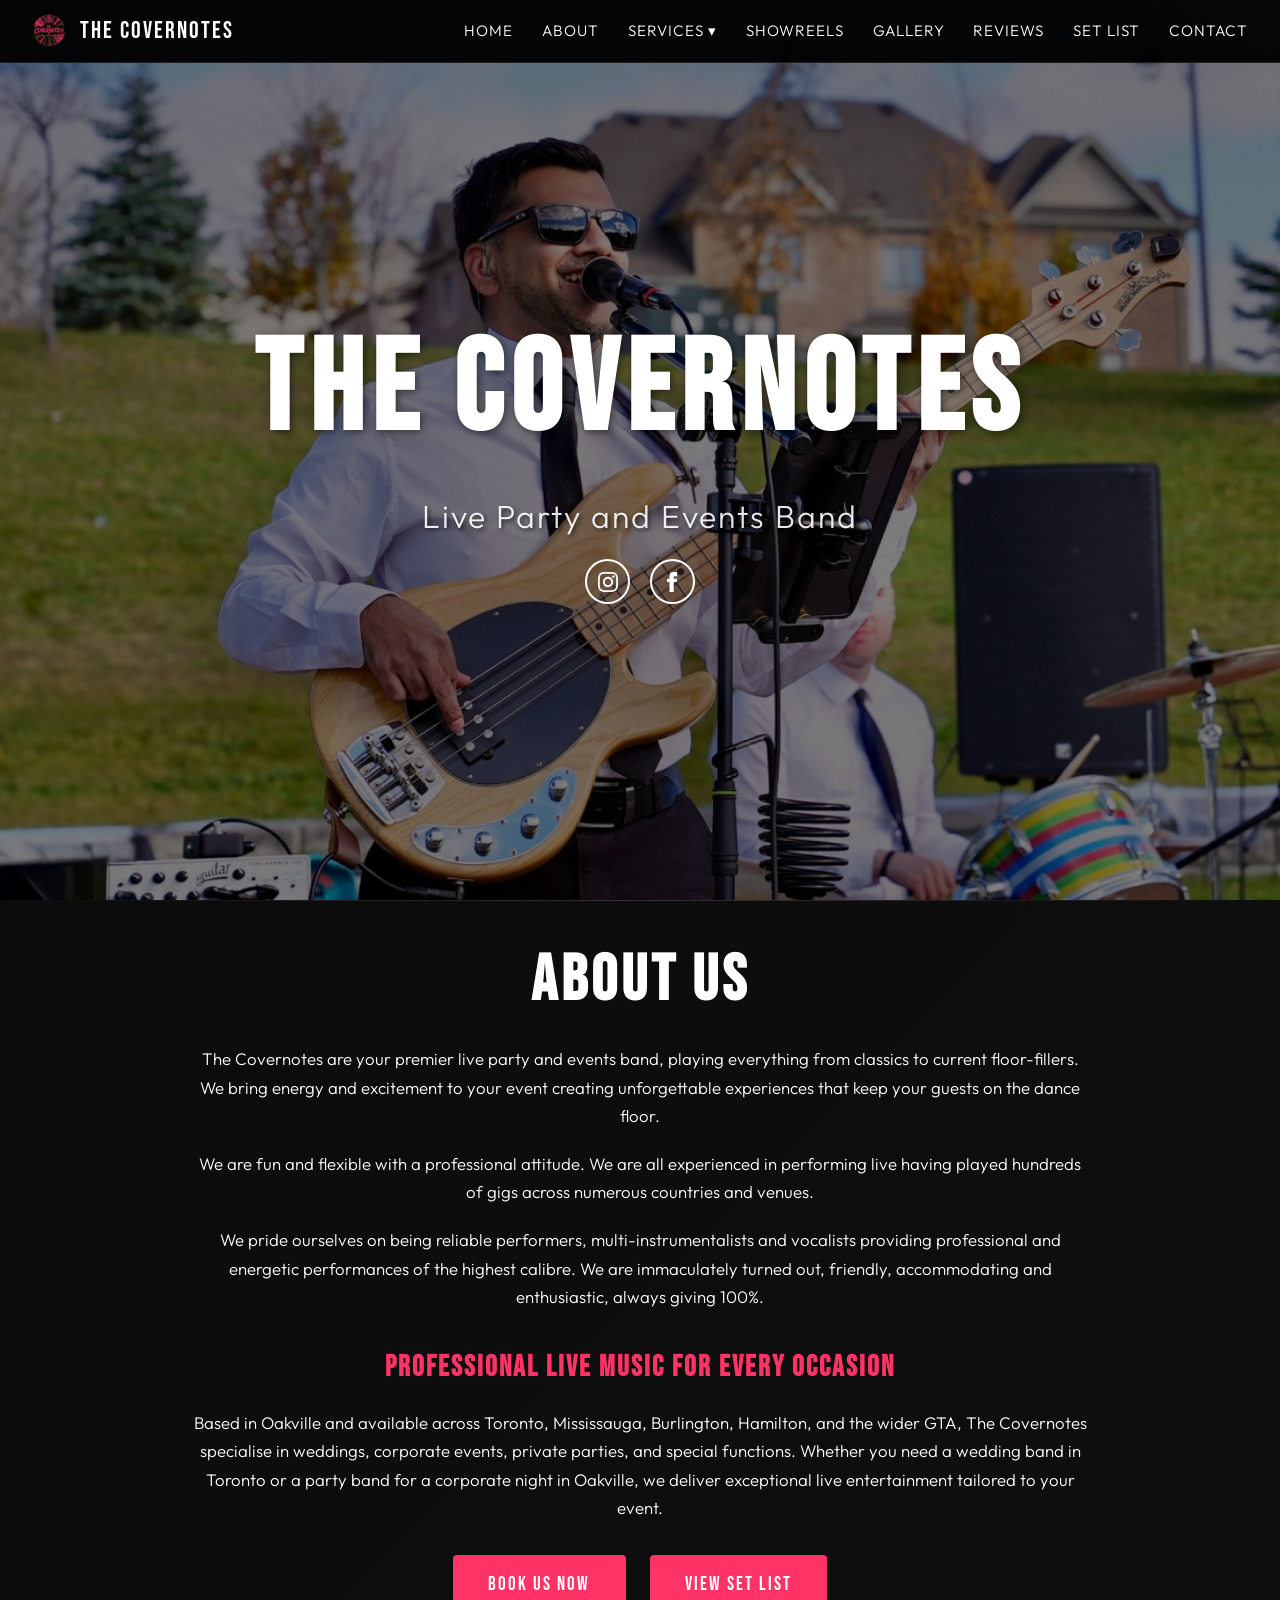
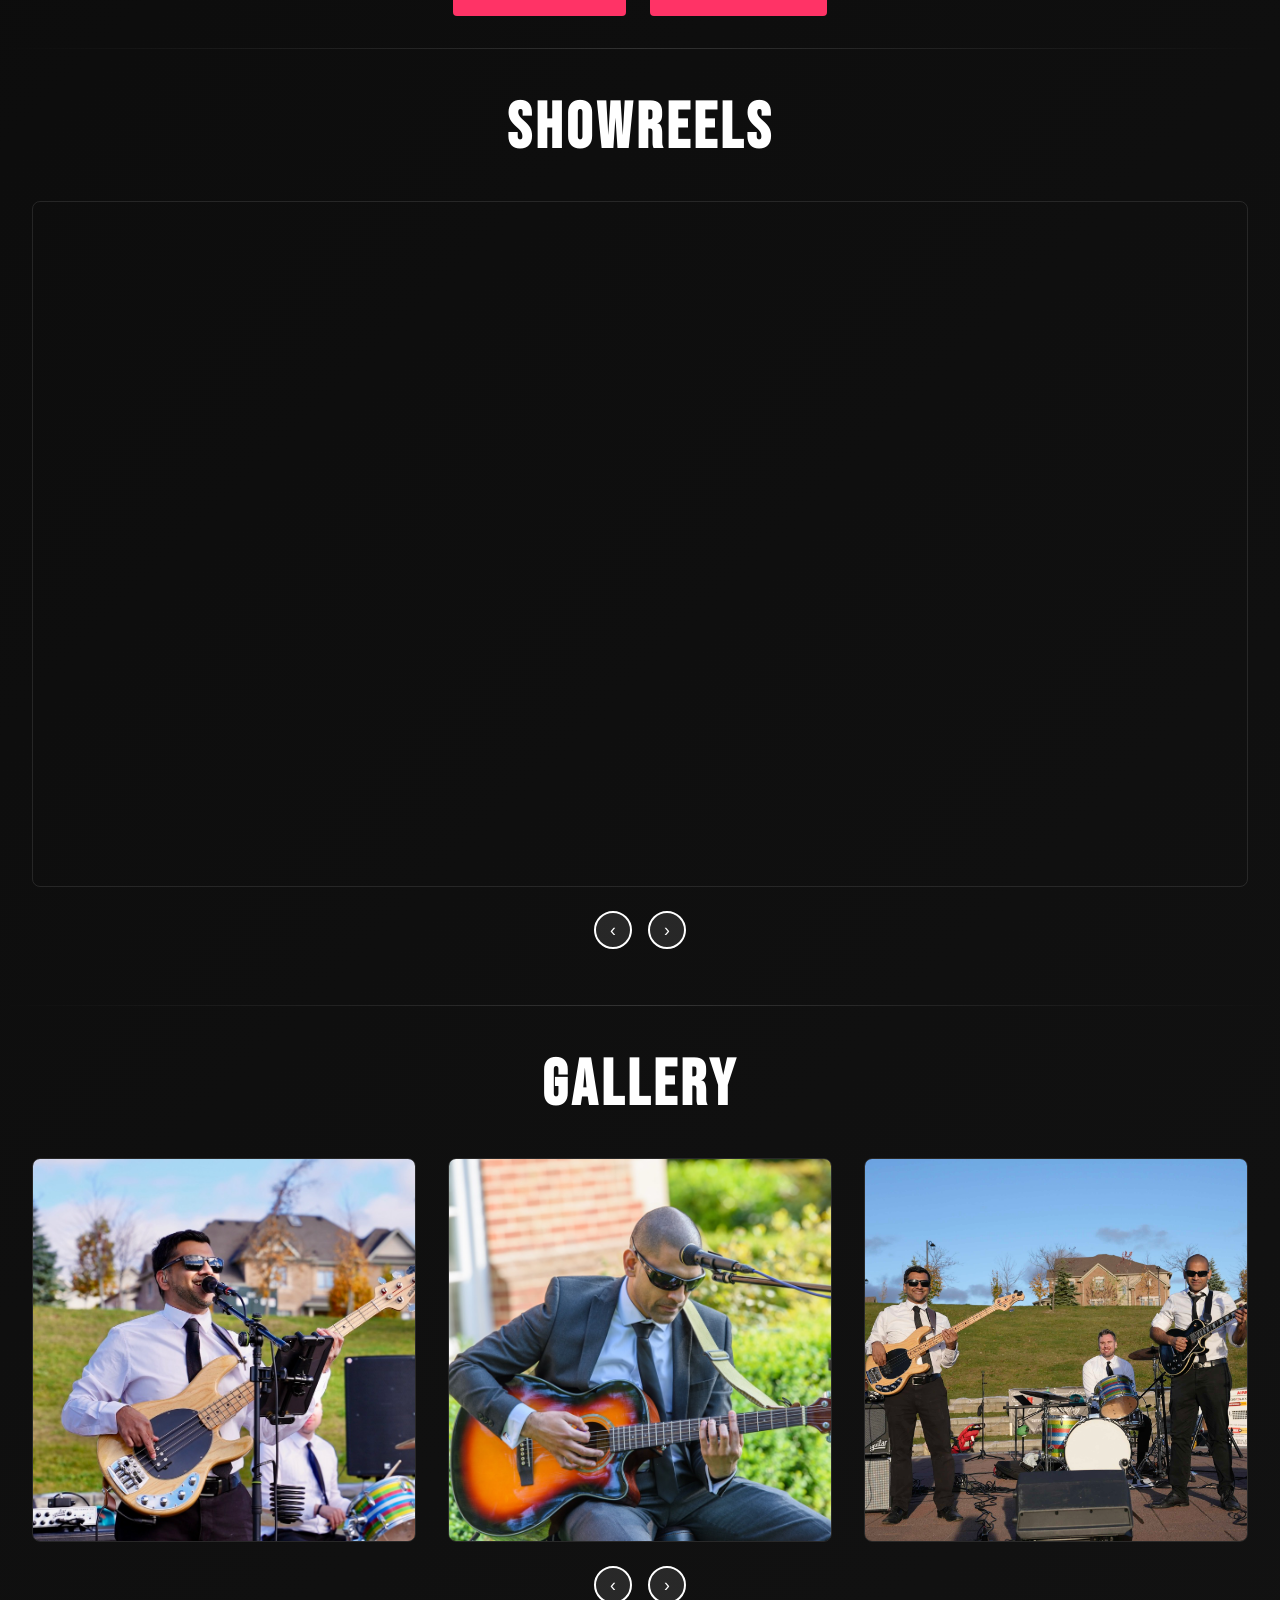
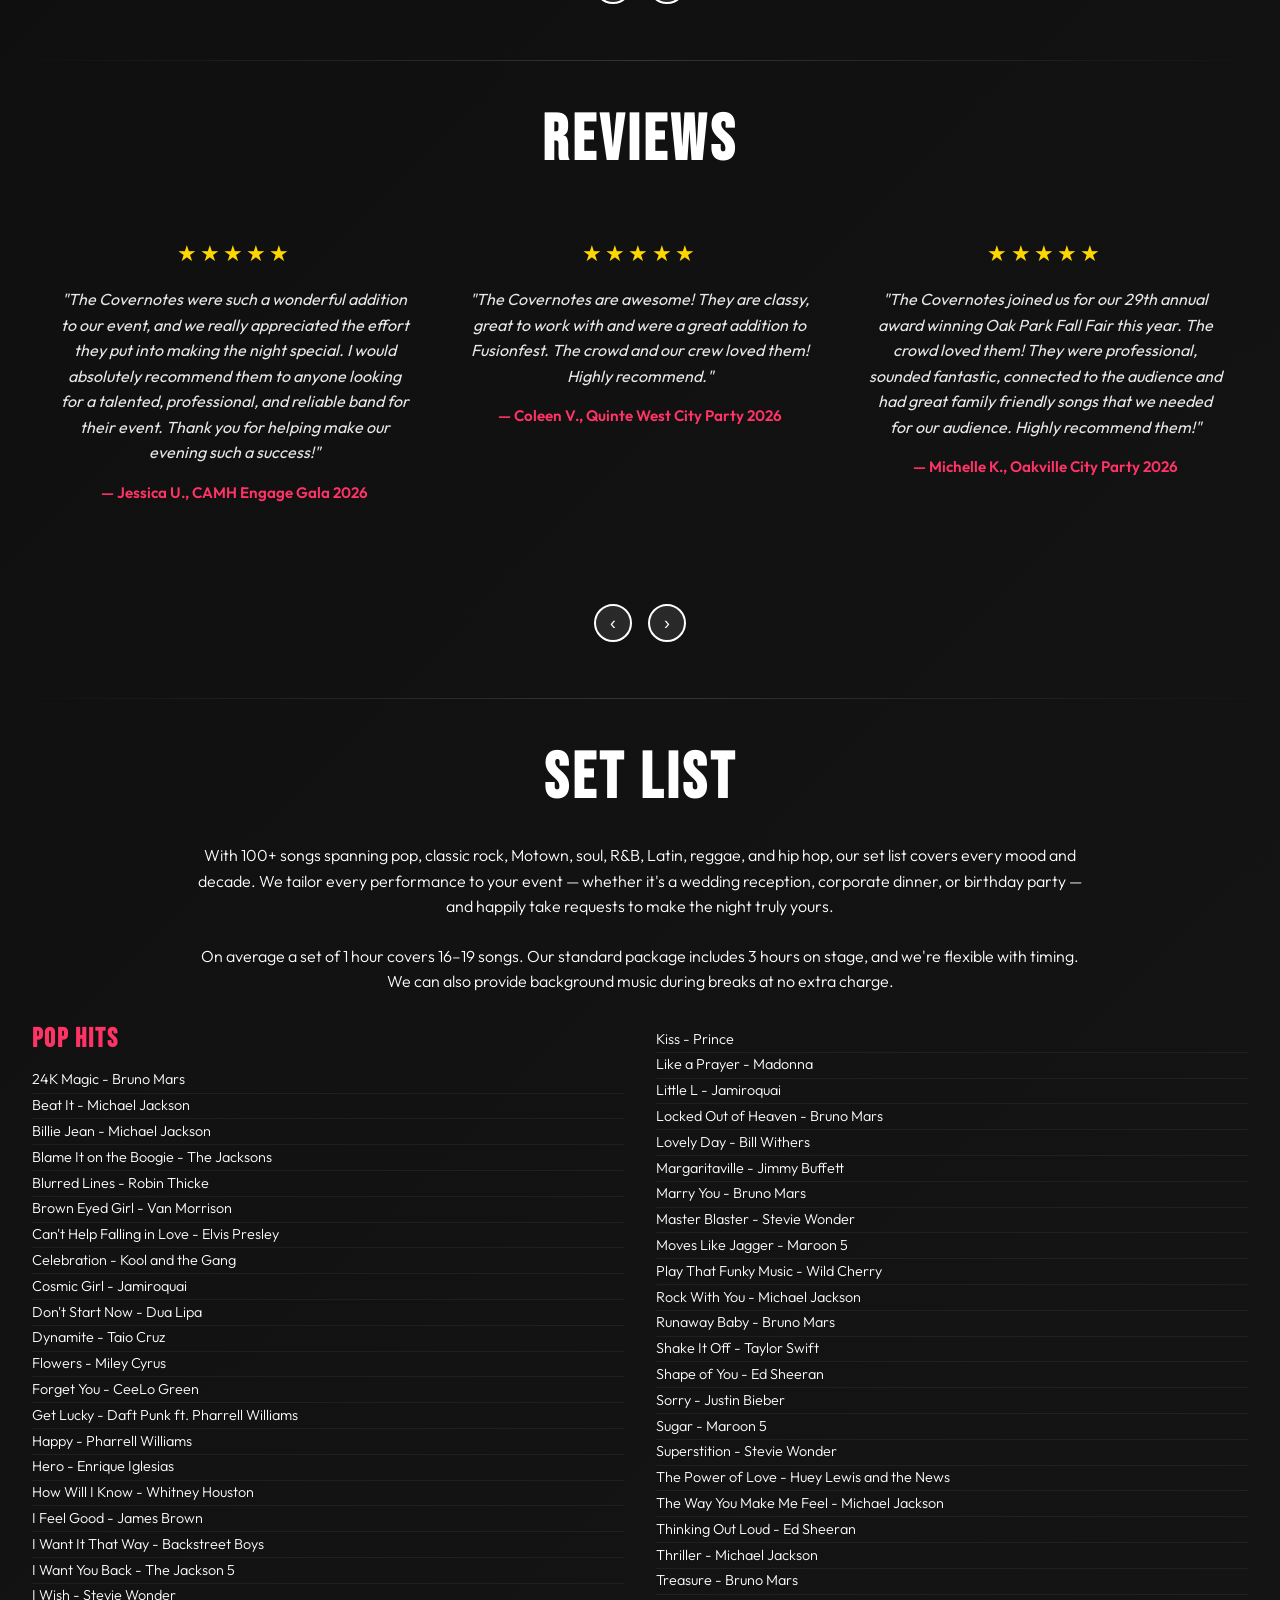
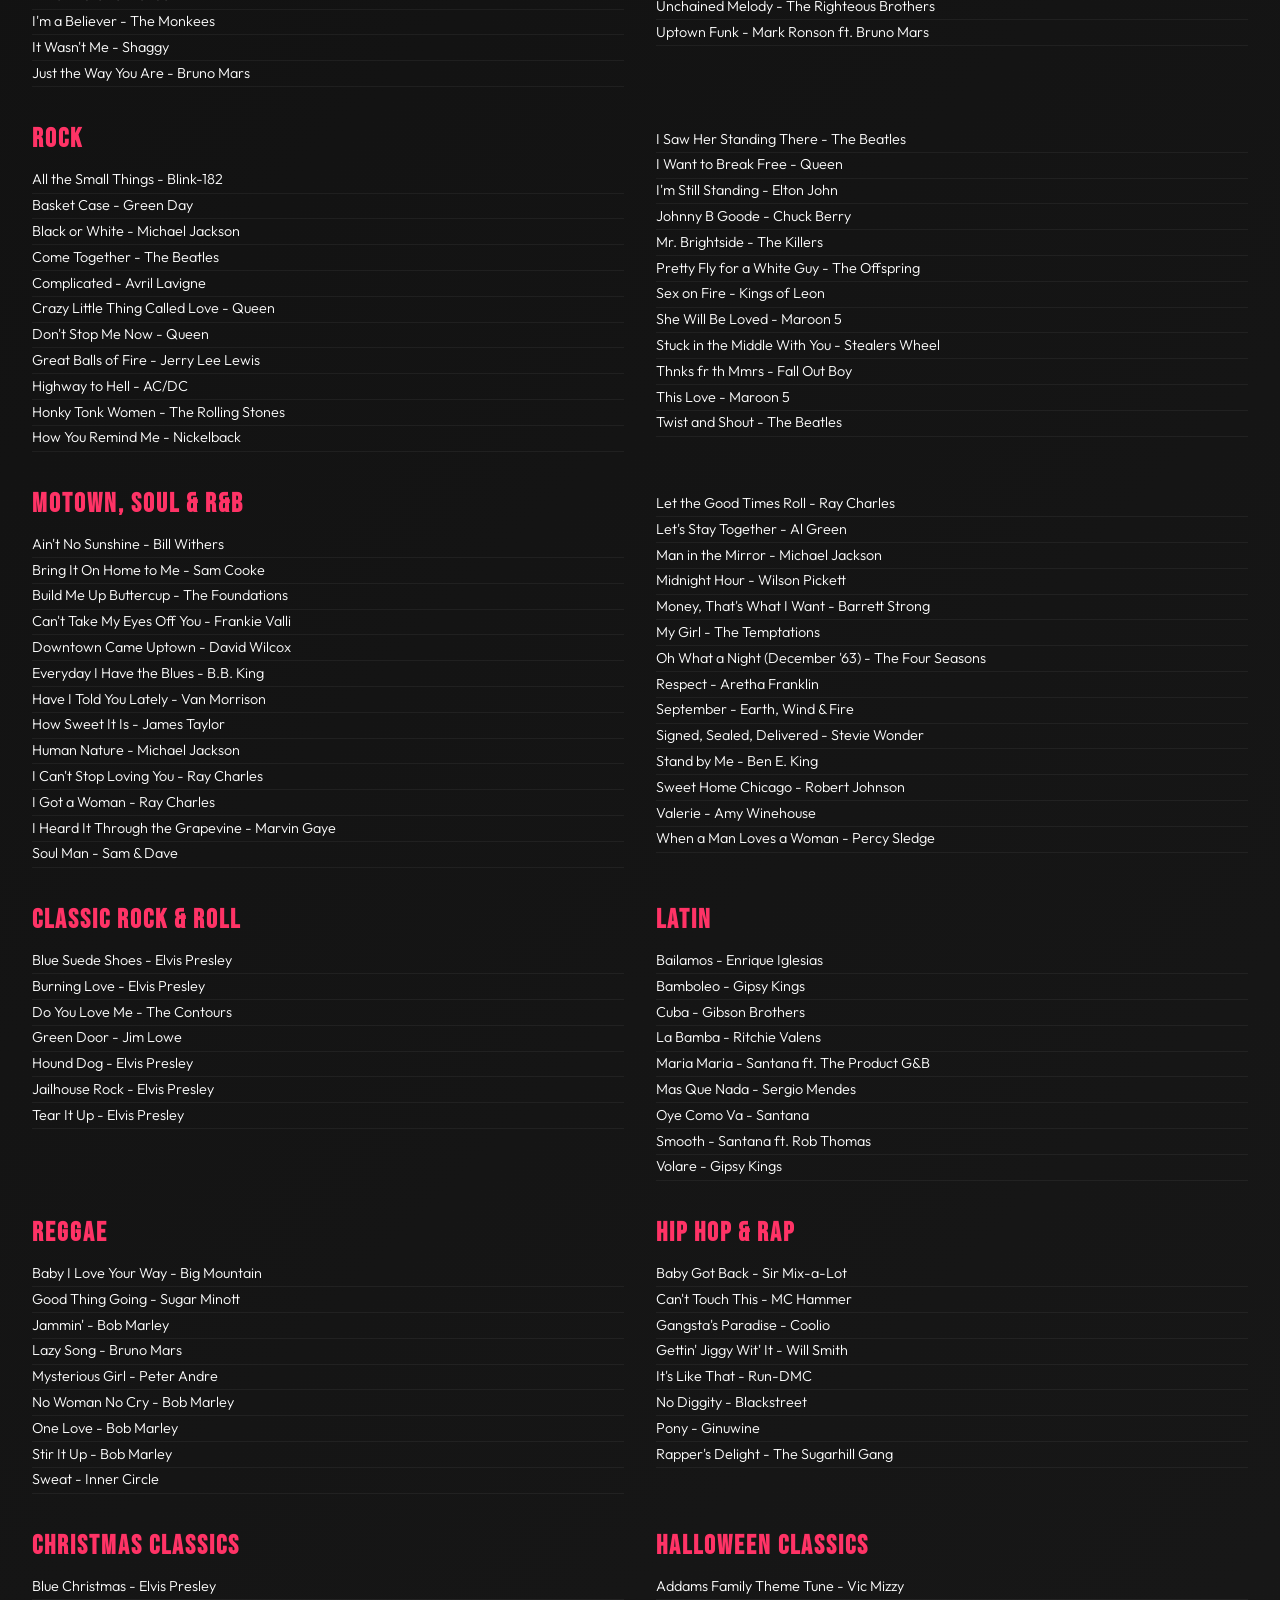
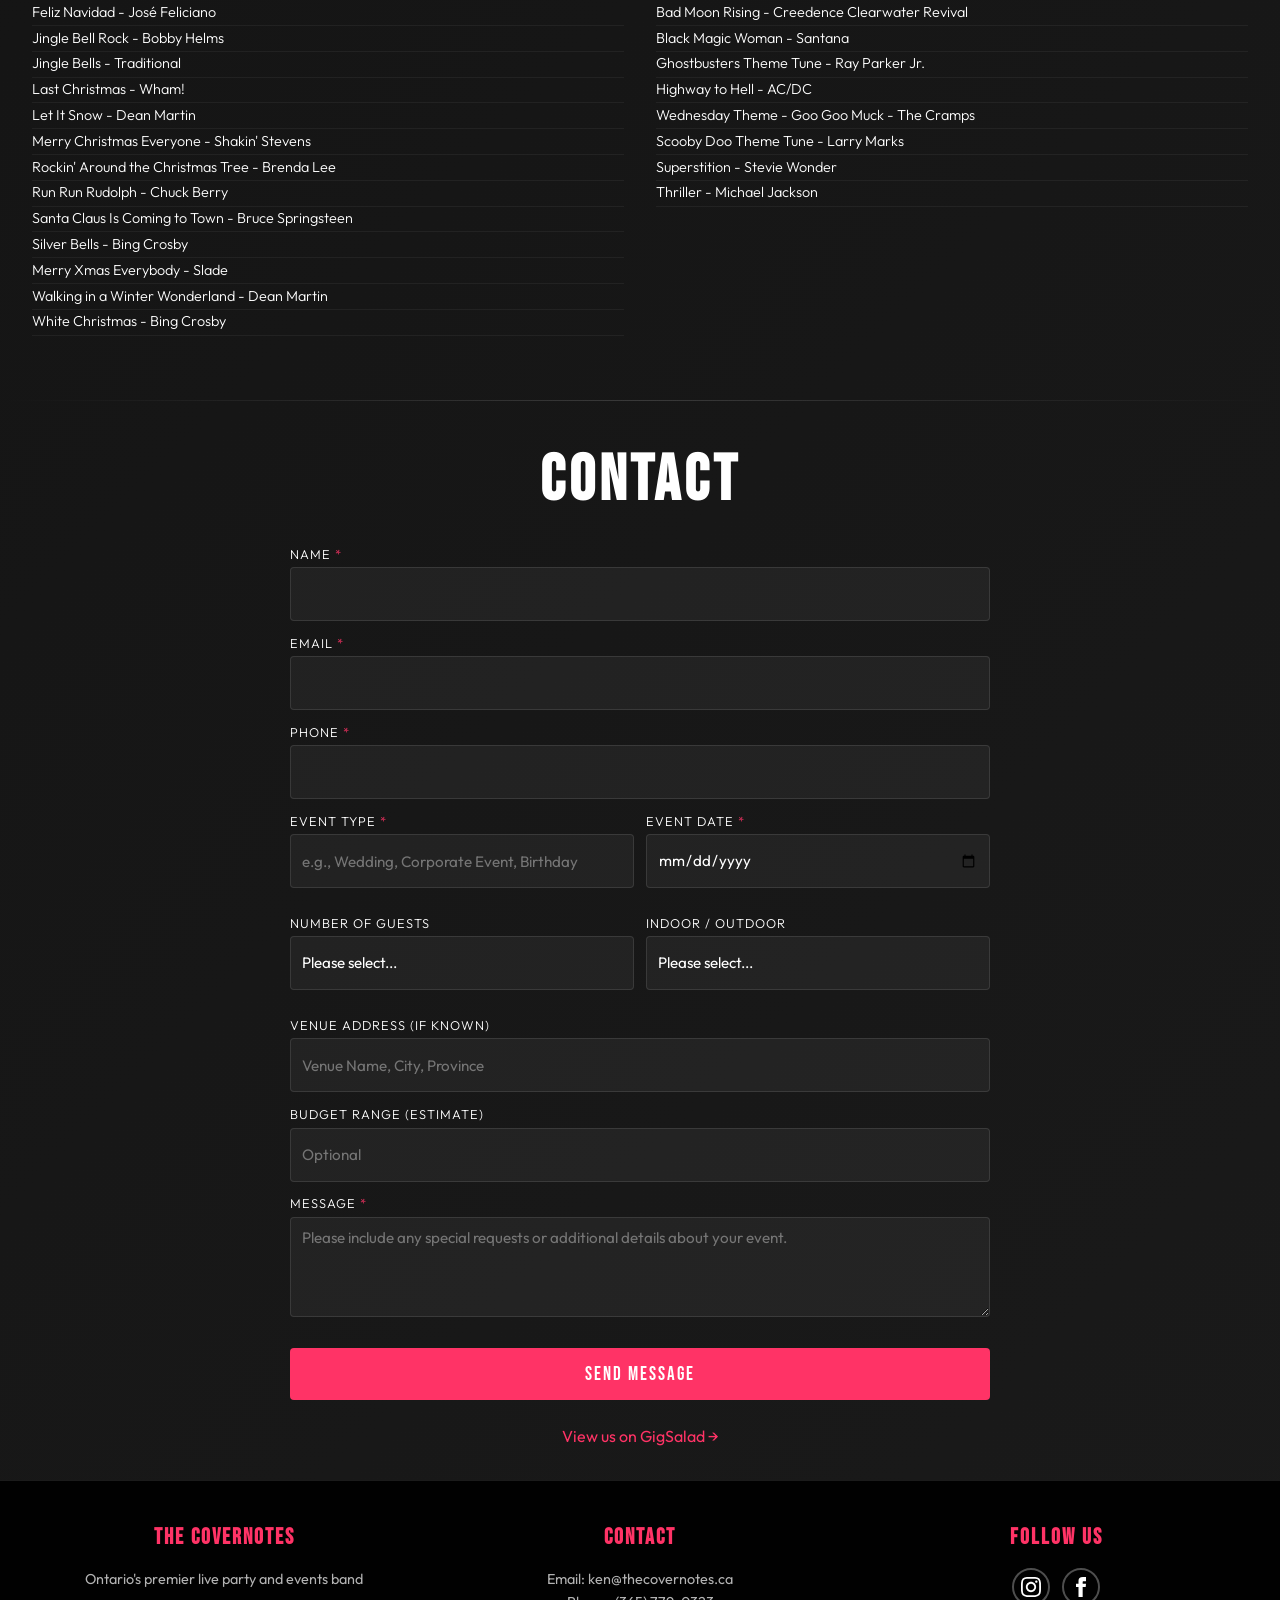
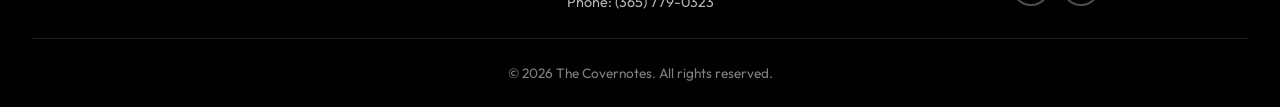
==== commit 68160571: "Shorten Jessica U. review in home page carousel Co-Authored-By: Claude Opus 5.5 <noreply@anthropic.c" ====
--- a/index.html
+++ b/index.html
@@ -1168,7 +1168,7 @@
             <div class="reviews-wrapper" id="reviewsWrapper">
                 <div class="review-card">
                     <div class="review-stars">★★★★★</div>
-                    <div class="review-text">"We had the Cover Notes Band perform at our gala, and they were absolutely fantastic! From start to finish, the entire experience was seamless. They were professional, timely, responsive, and so easy to work with throughout the planning process. On the night of the event, they were incredible. The music selection was perfect, and our guests genuinely loved the atmosphere they created. Everyone was able to vibe, enjoy the music, and have a great time. We received so much positive feedback about the band throughout the evening! They were such a wonderful addition to our event, and we really appreciated the effort they put into making the night special. I would absolutely recommend the Cover Notes Band to anyone looking for a talented, professional, and reliable band for their event. Thank you for helping make our evening such a success!"</div>
+                    <div class="review-text">"The Covernotes were such a wonderful addition to our event, and we really appreciated the effort they put into making the night special. I would absolutely recommend them to anyone looking for a talented, professional, and reliable band for their event. Thank you for helping make our evening such a success!"</div>
                     <div class="review-author">— Jessica U., CAMH Engage Gala 2026</div>
                 </div>
                 <div class="review-card">
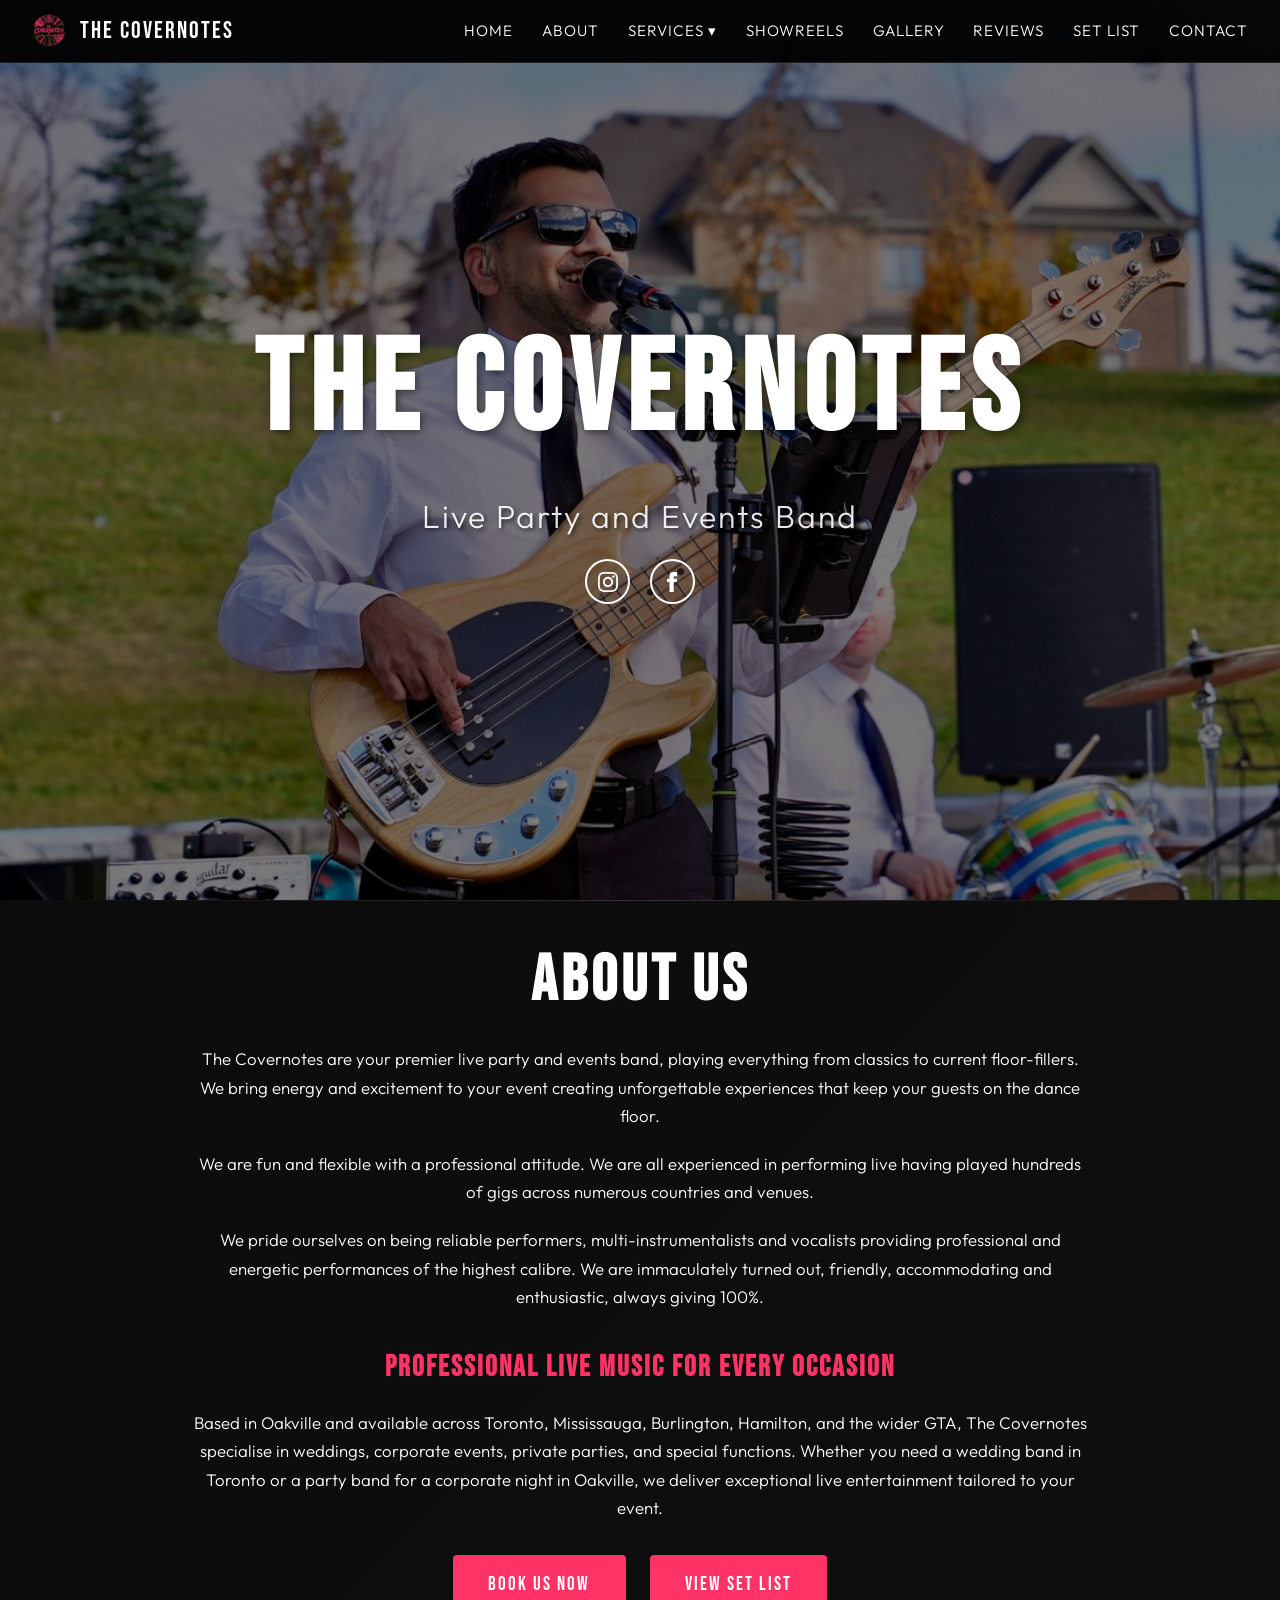
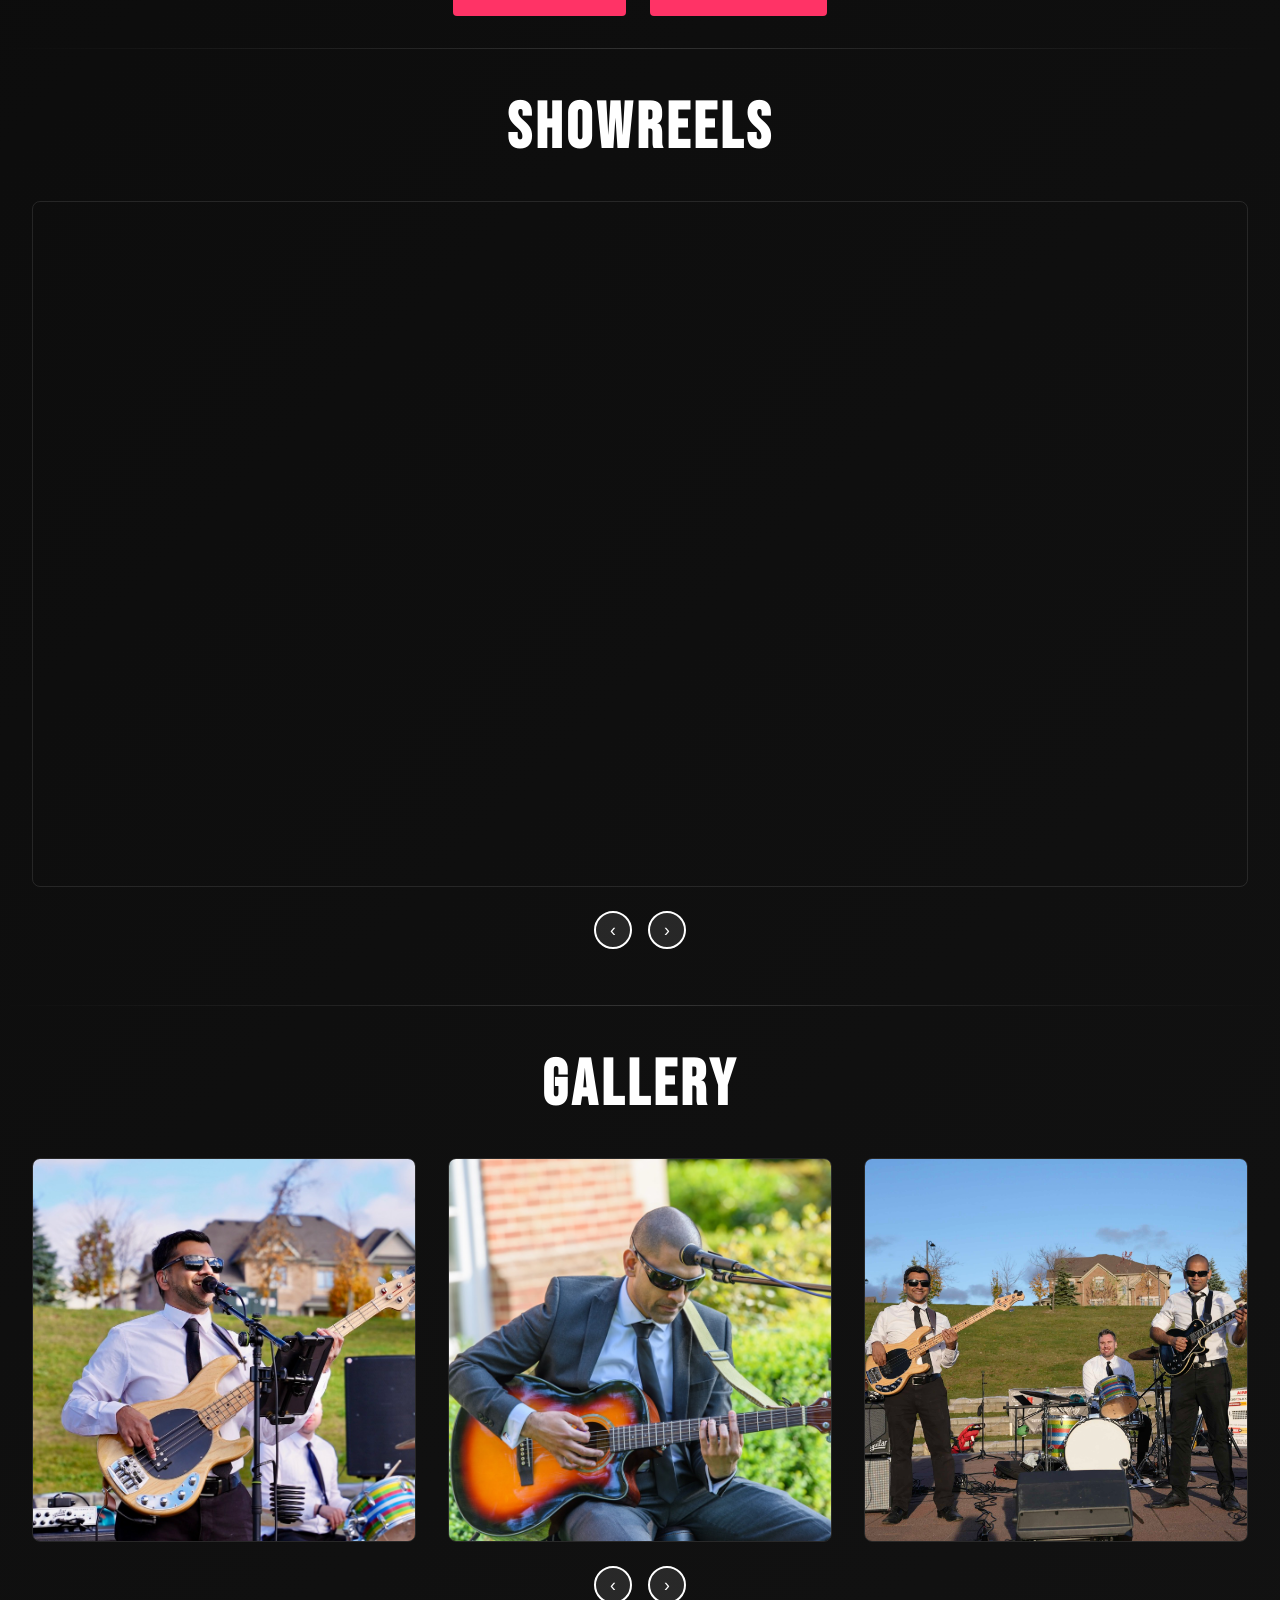
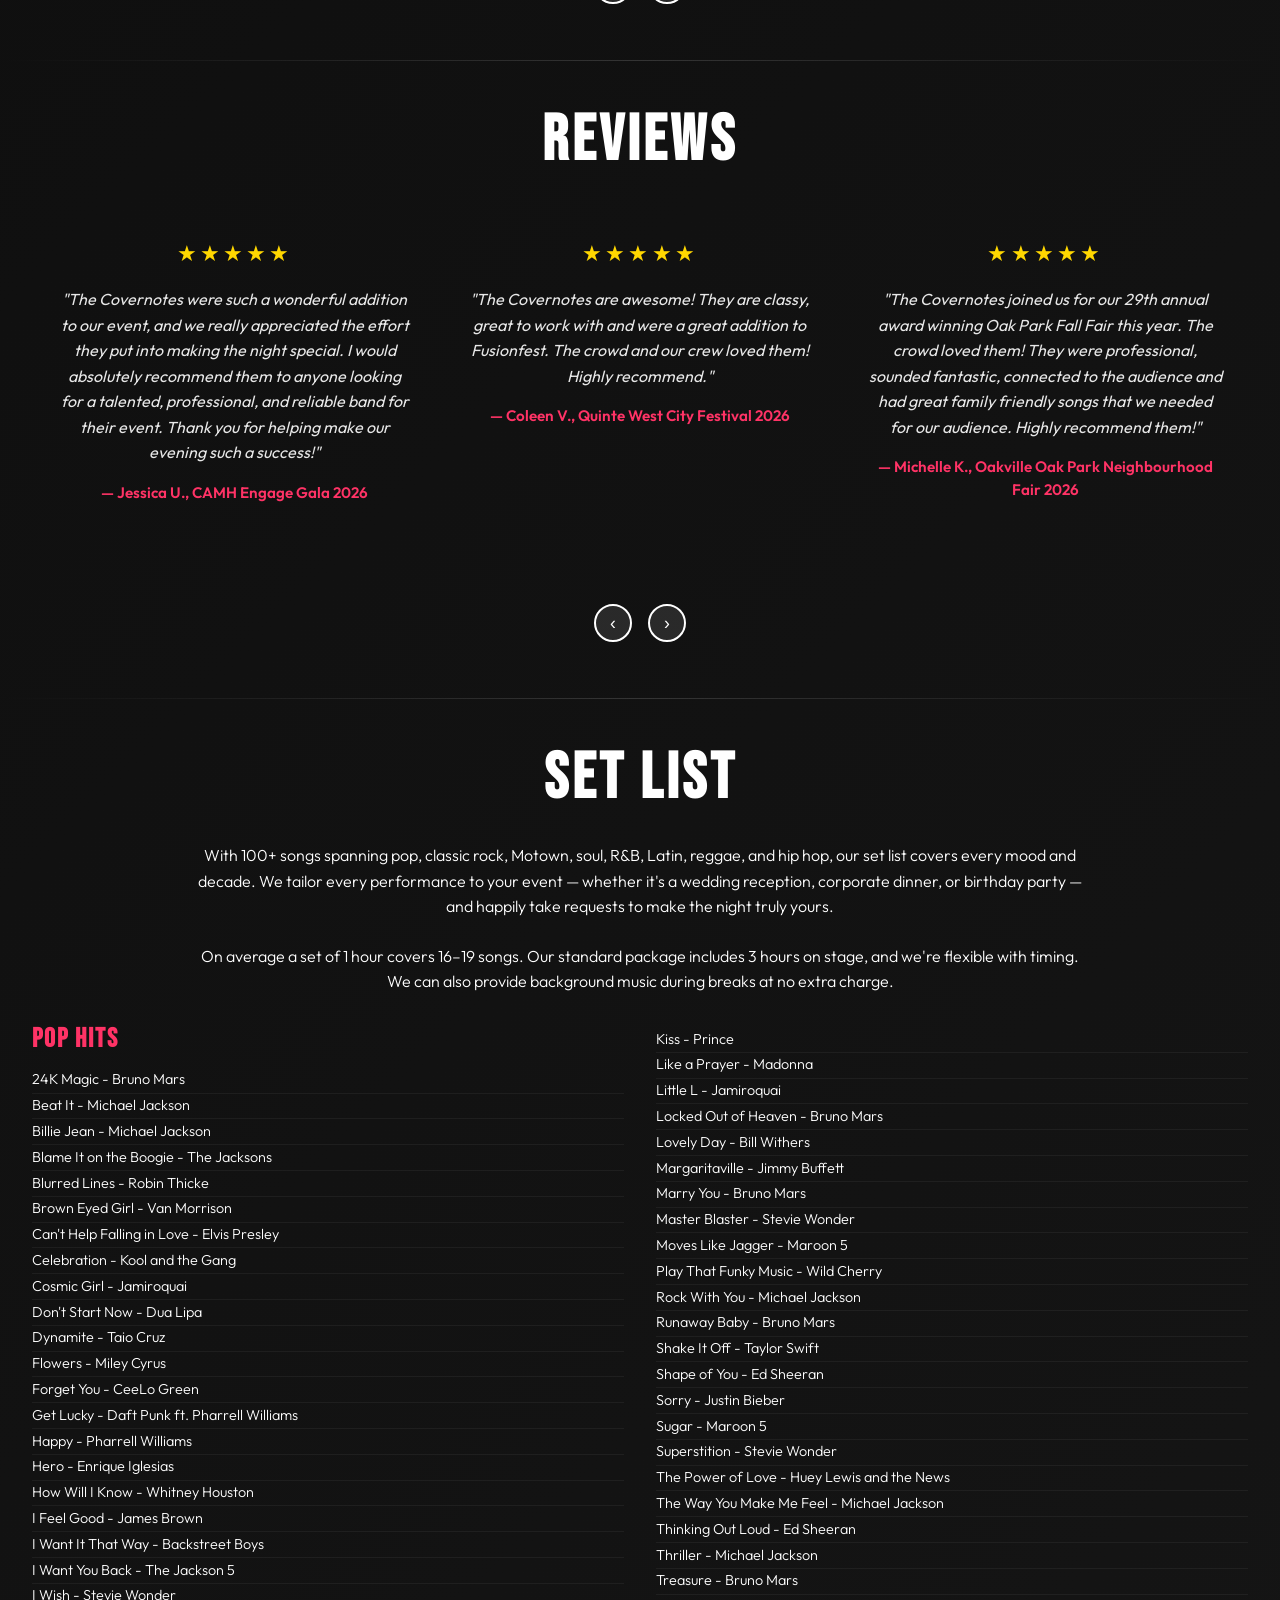
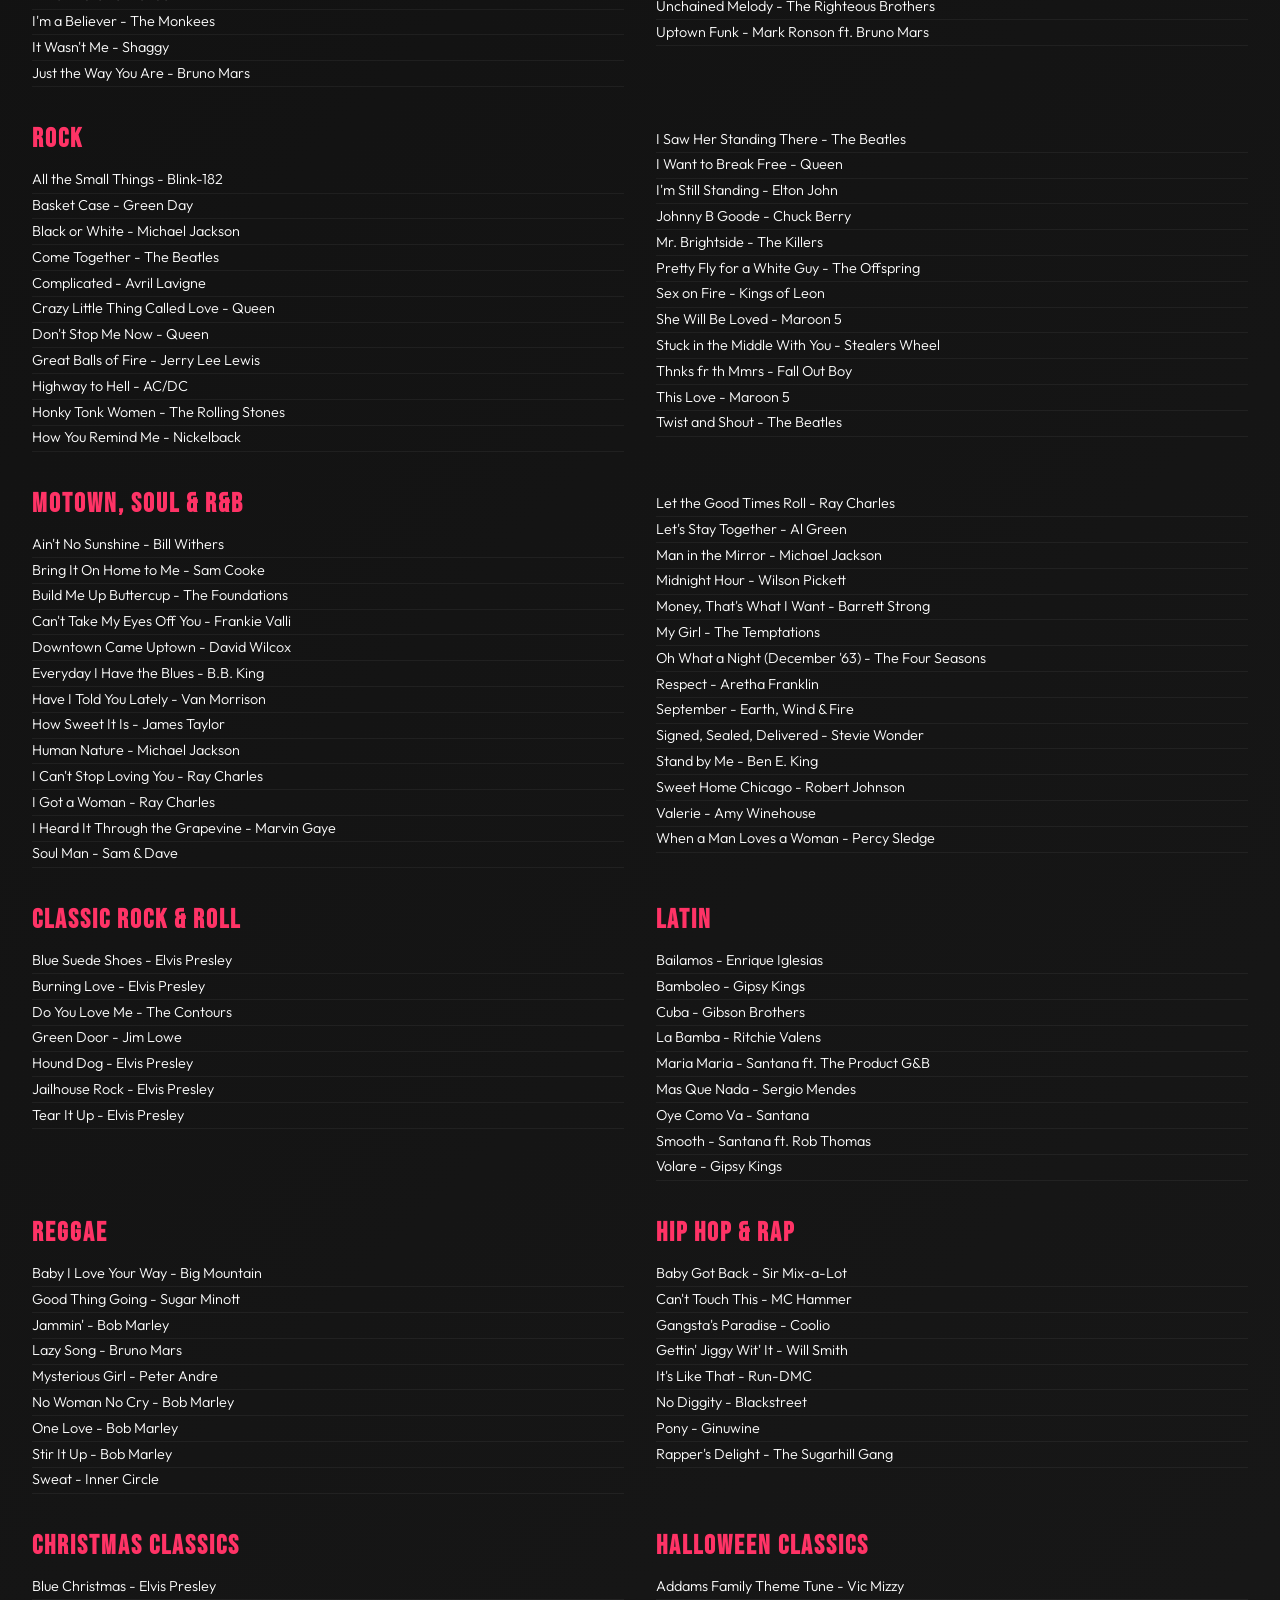
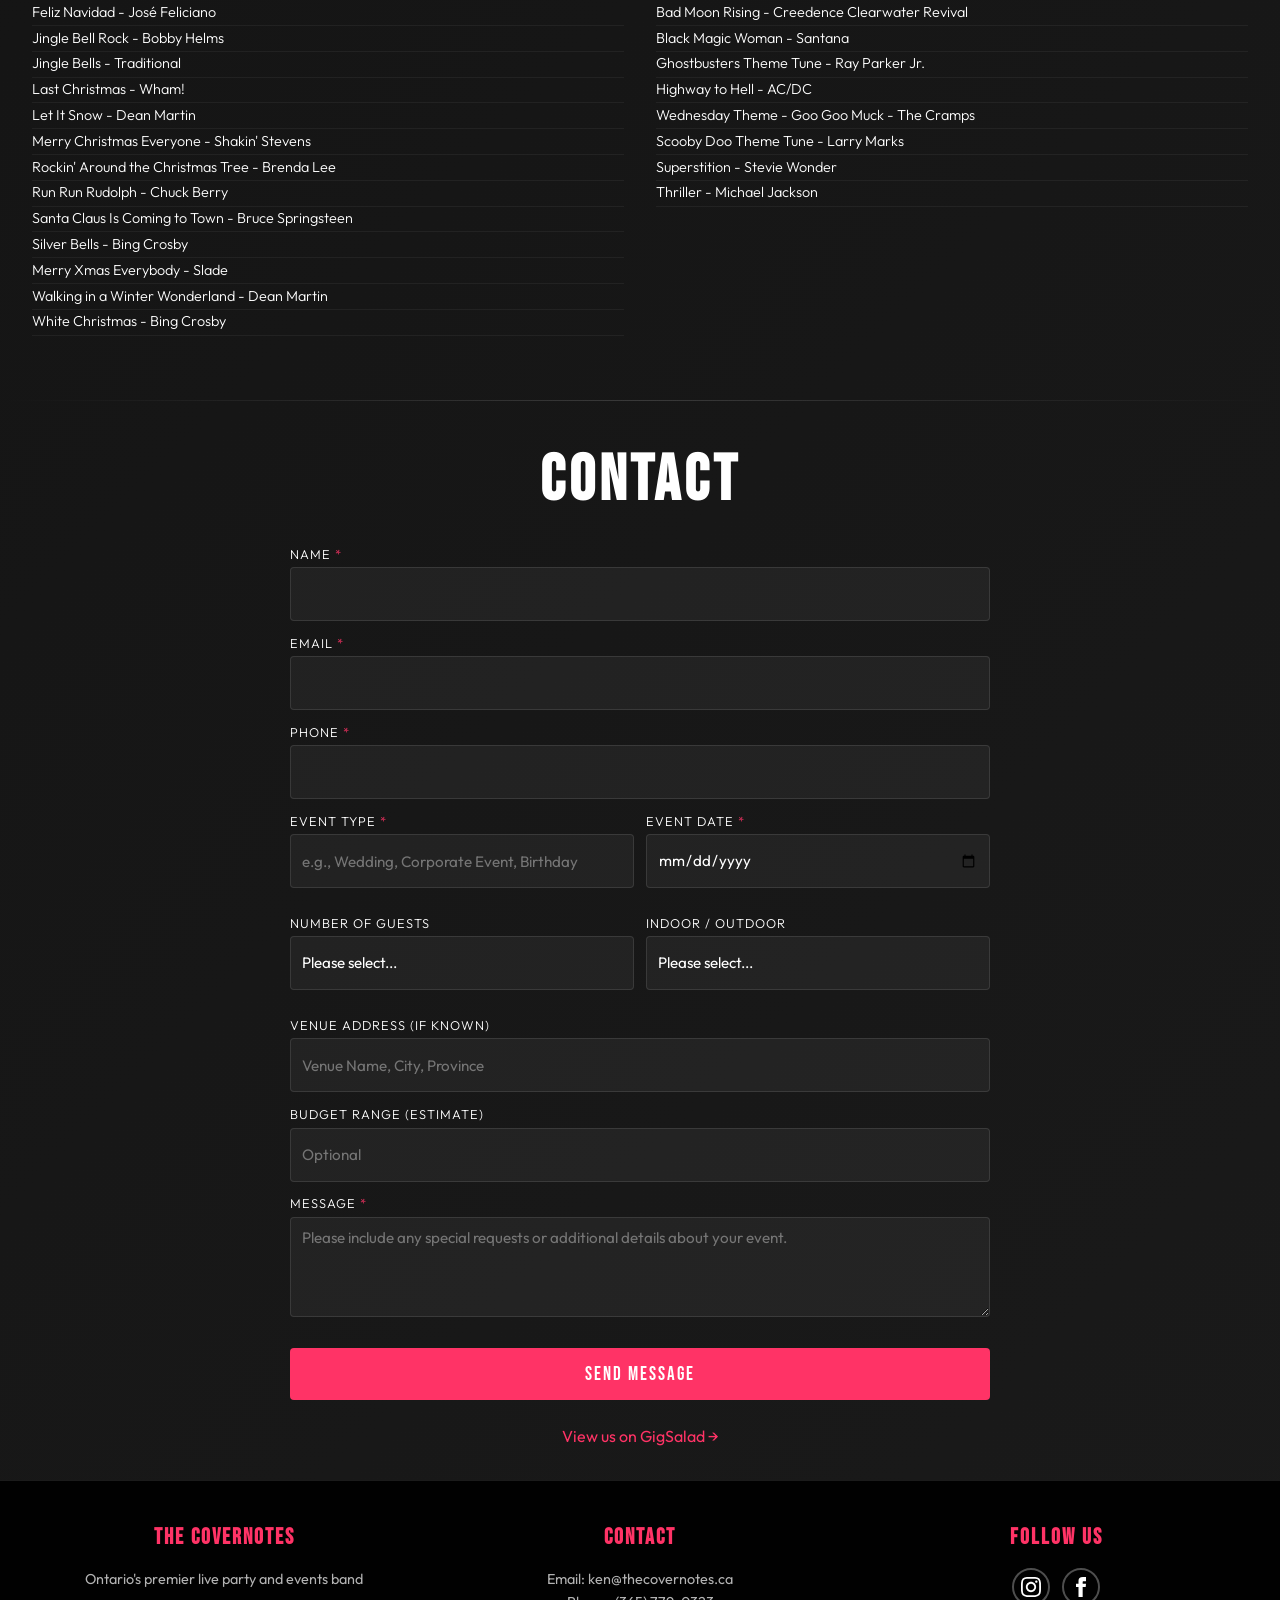
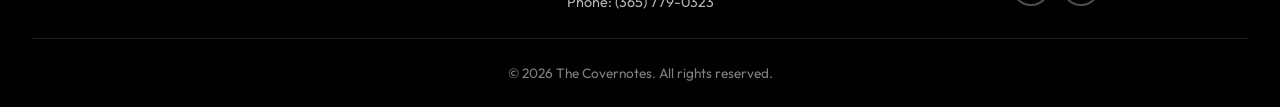
==== commit 04f4b273: "Rename Oakville and Quinte West review event labels Co-Authored-By: Claude Opus 5.5 <noreply@anthrop" ====
--- a/index.html
+++ b/index.html
@@ -1174,12 +1174,12 @@
                 <div class="review-card">
                     <div class="review-stars">★★★★★</div>
                     <div class="review-text">"The Covernotes are awesome! They are classy, great to work with and were a great addition to Fusionfest. The crowd and our crew loved them! Highly recommend."</div>
-                    <div class="review-author">— Coleen V., Quinte West City Party 2026</div>
+                    <div class="review-author">— Coleen V., Quinte West City Festival 2026</div>
                 </div>
                 <div class="review-card">
                     <div class="review-stars">★★★★★</div>
                     <div class="review-text">"The Covernotes joined us for our 29th annual award winning Oak Park Fall Fair this year. The crowd loved them! They were professional, sounded fantastic, connected to the audience and had great family friendly songs that we needed for our audience. Highly recommend them!"</div>
-                    <div class="review-author">— Michelle K., Oakville City Party 2026</div>
+                    <div class="review-author">— Michelle K., Oakville Oak Park Neighbourhood Fair 2026</div>
                 </div>
                 <div class="review-card">
                     <div class="review-stars">★★★★★</div>
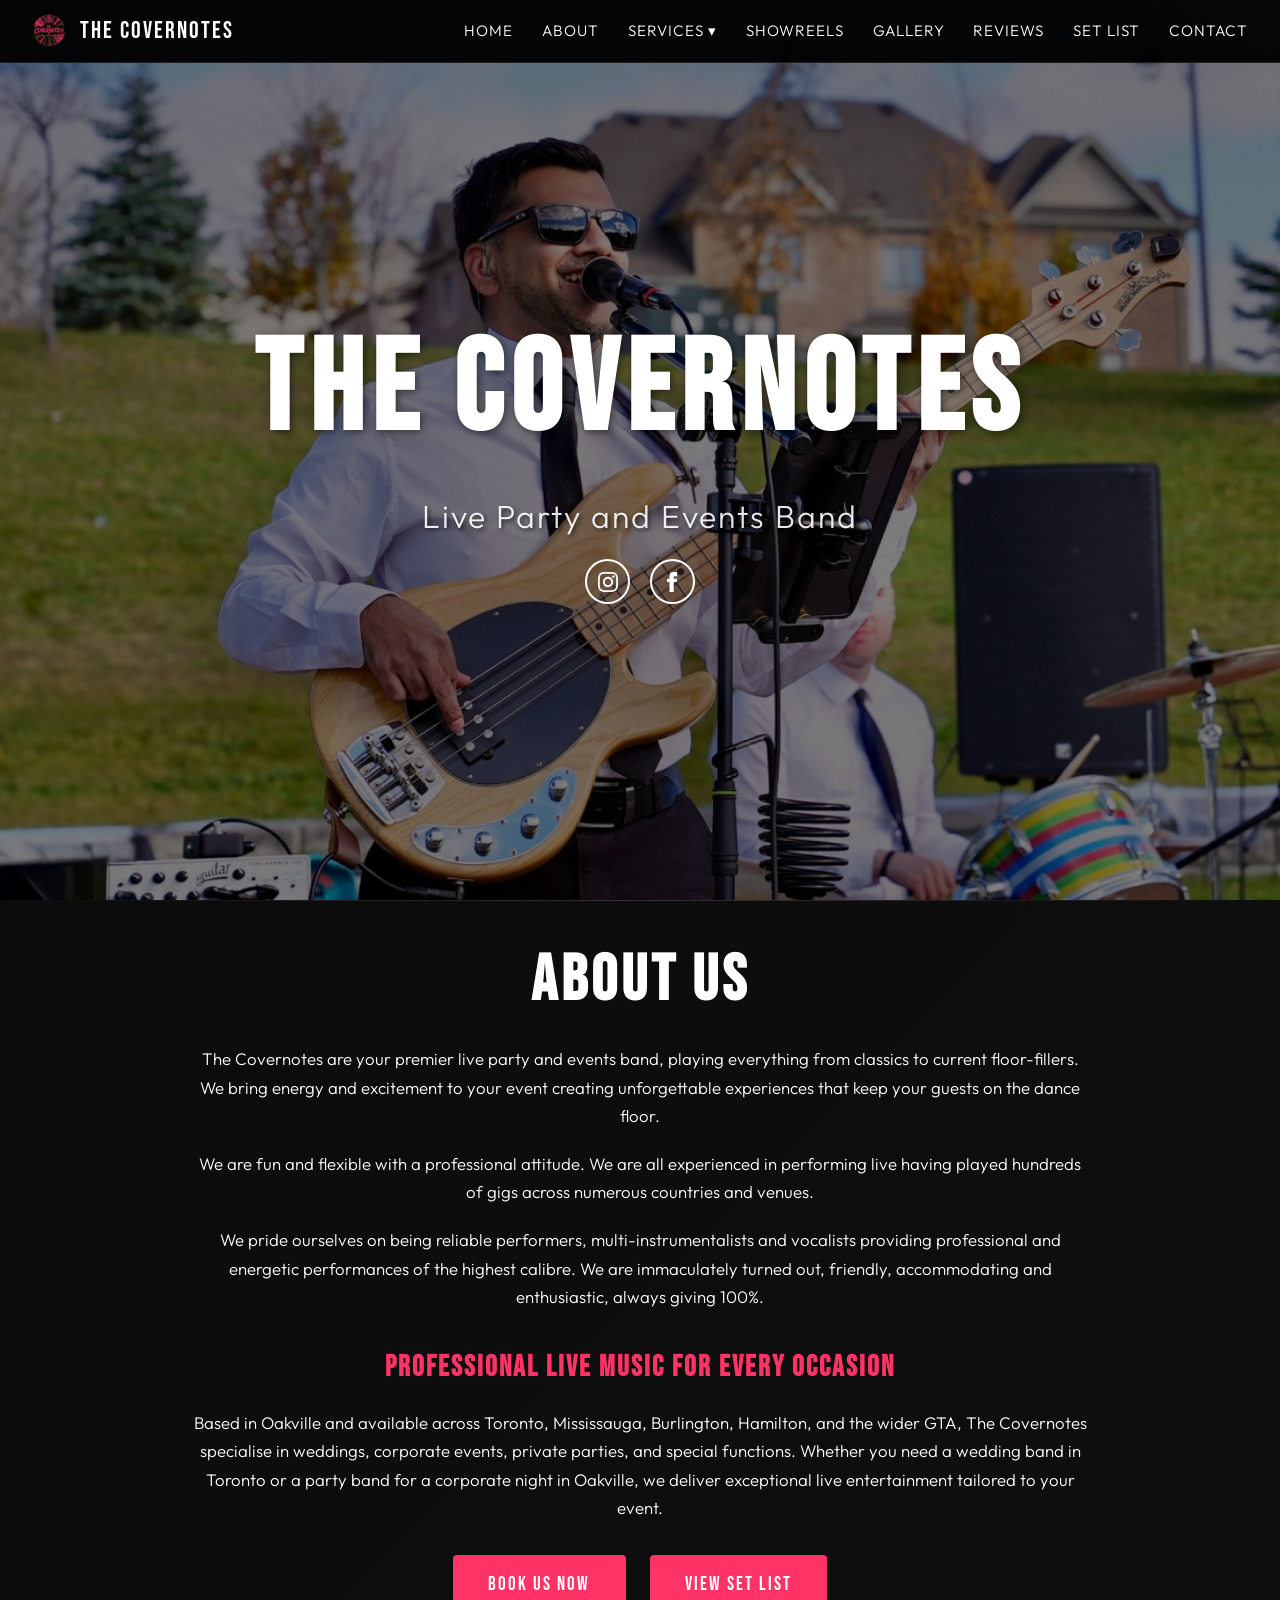
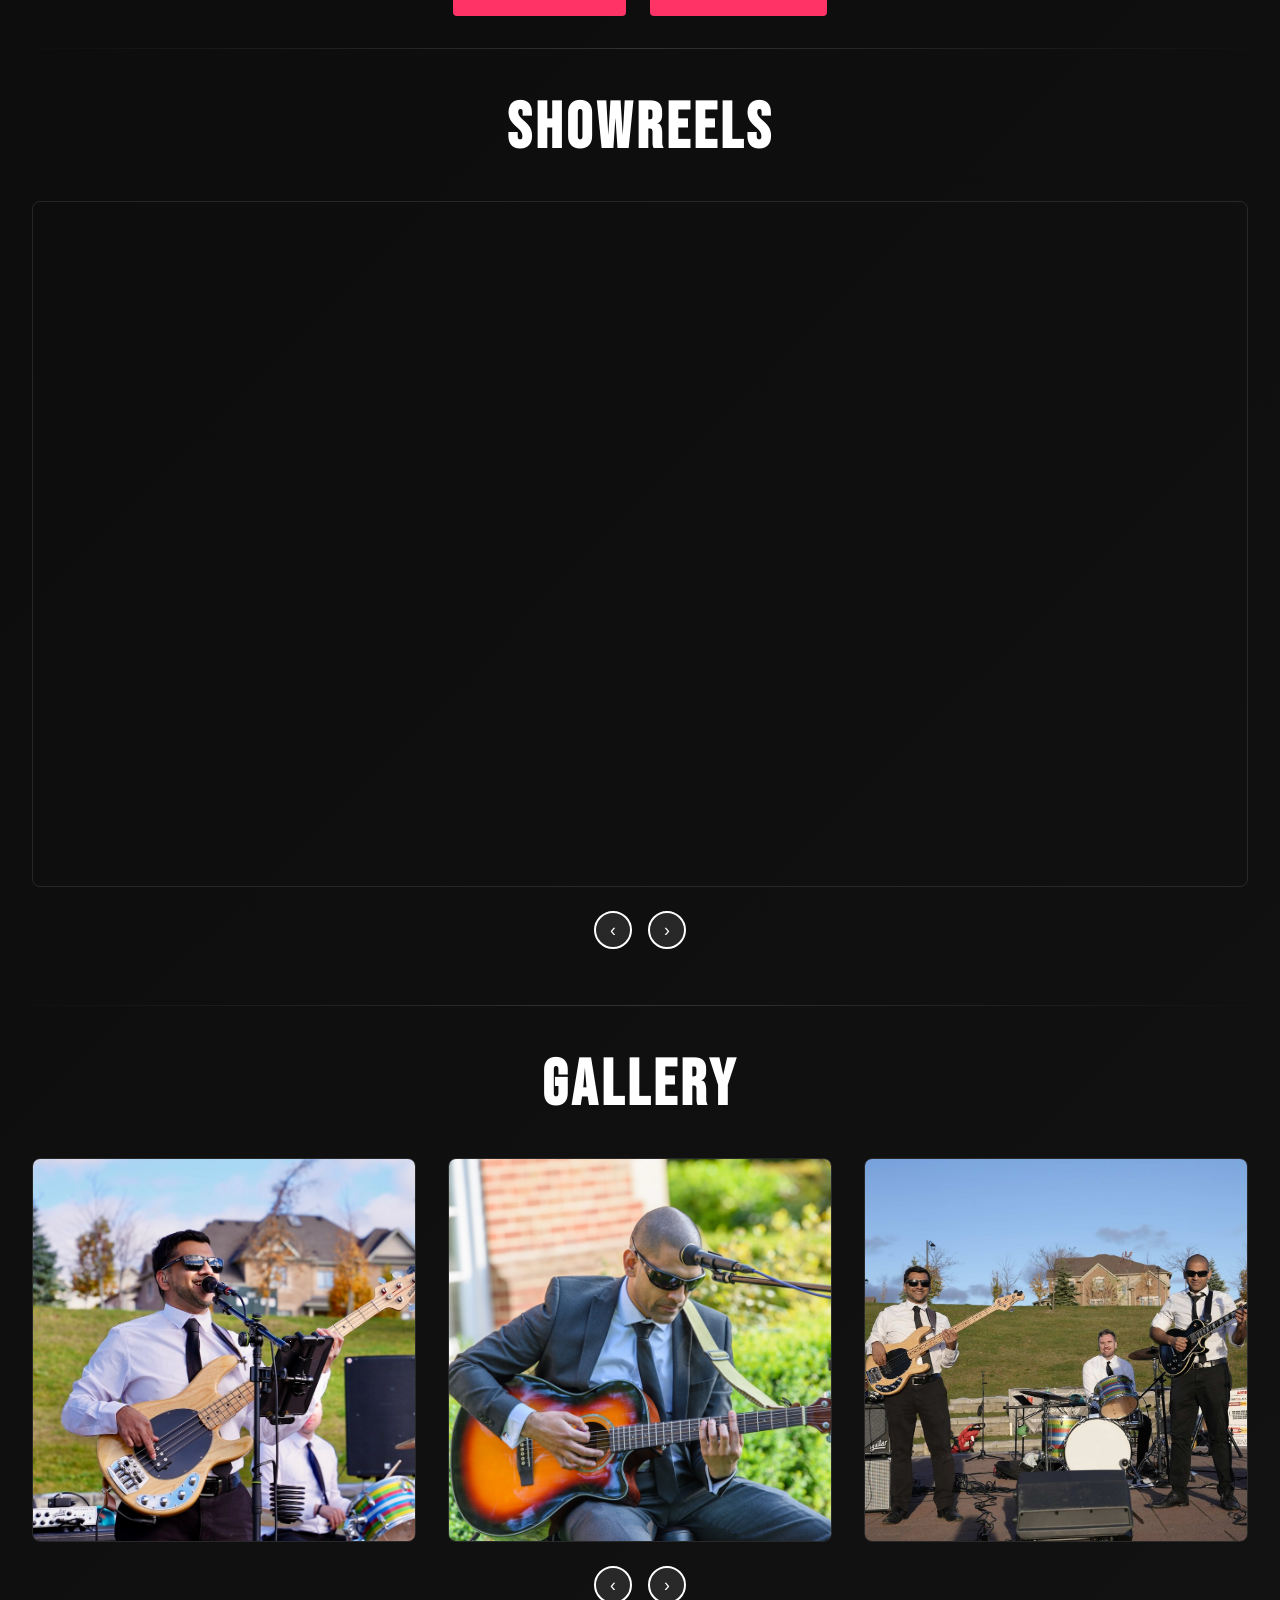
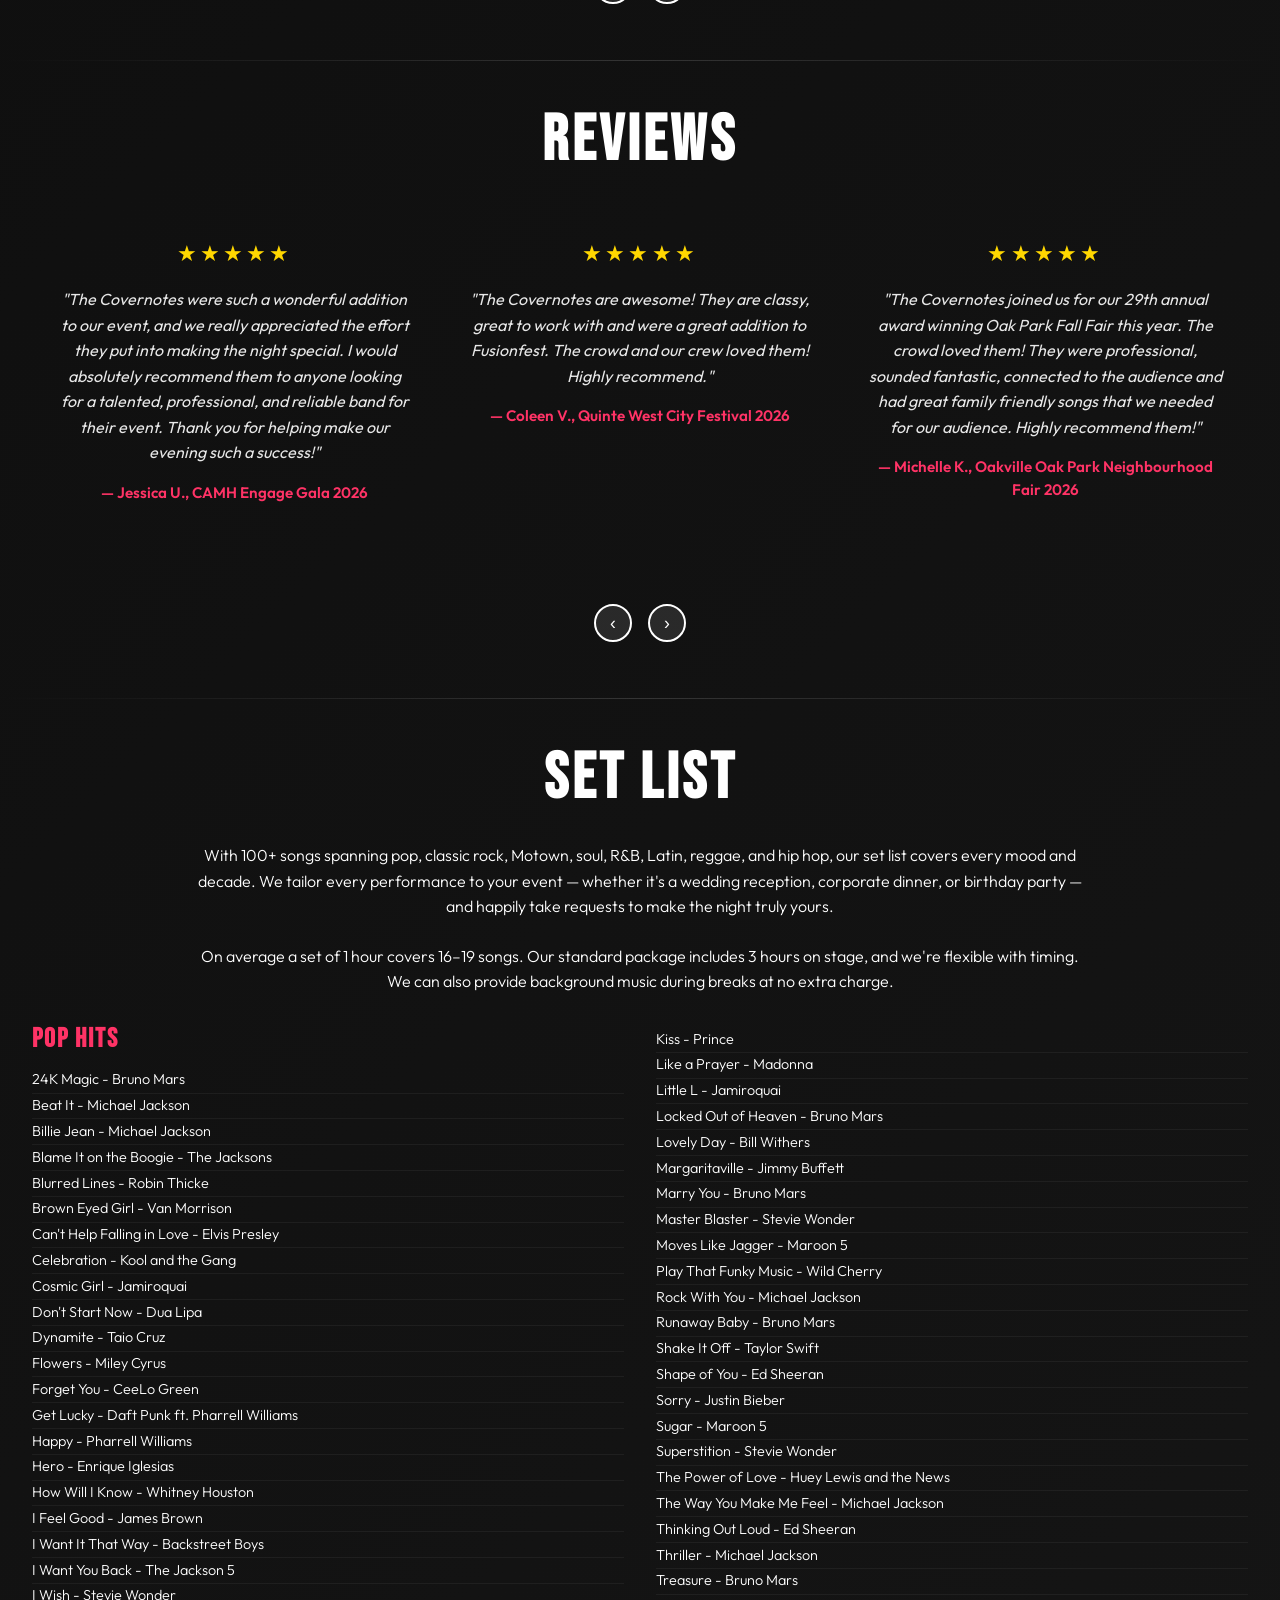
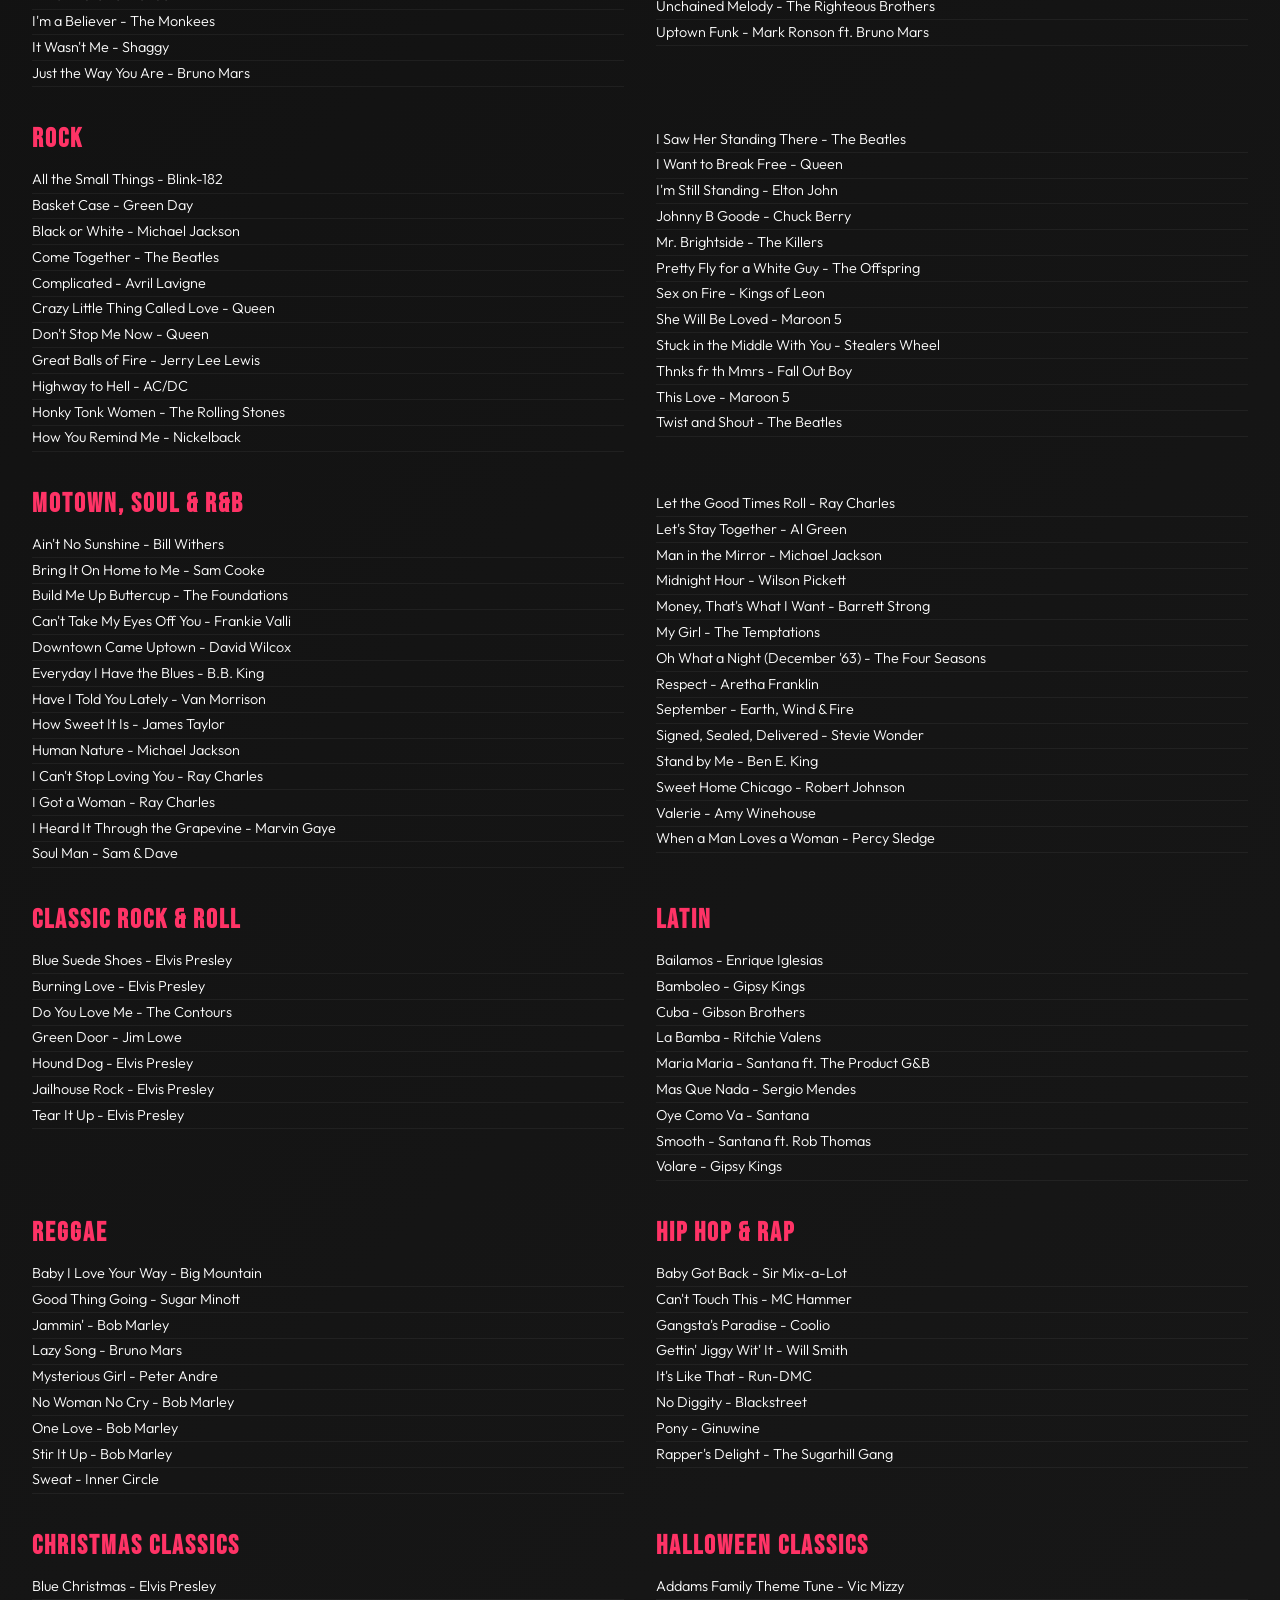
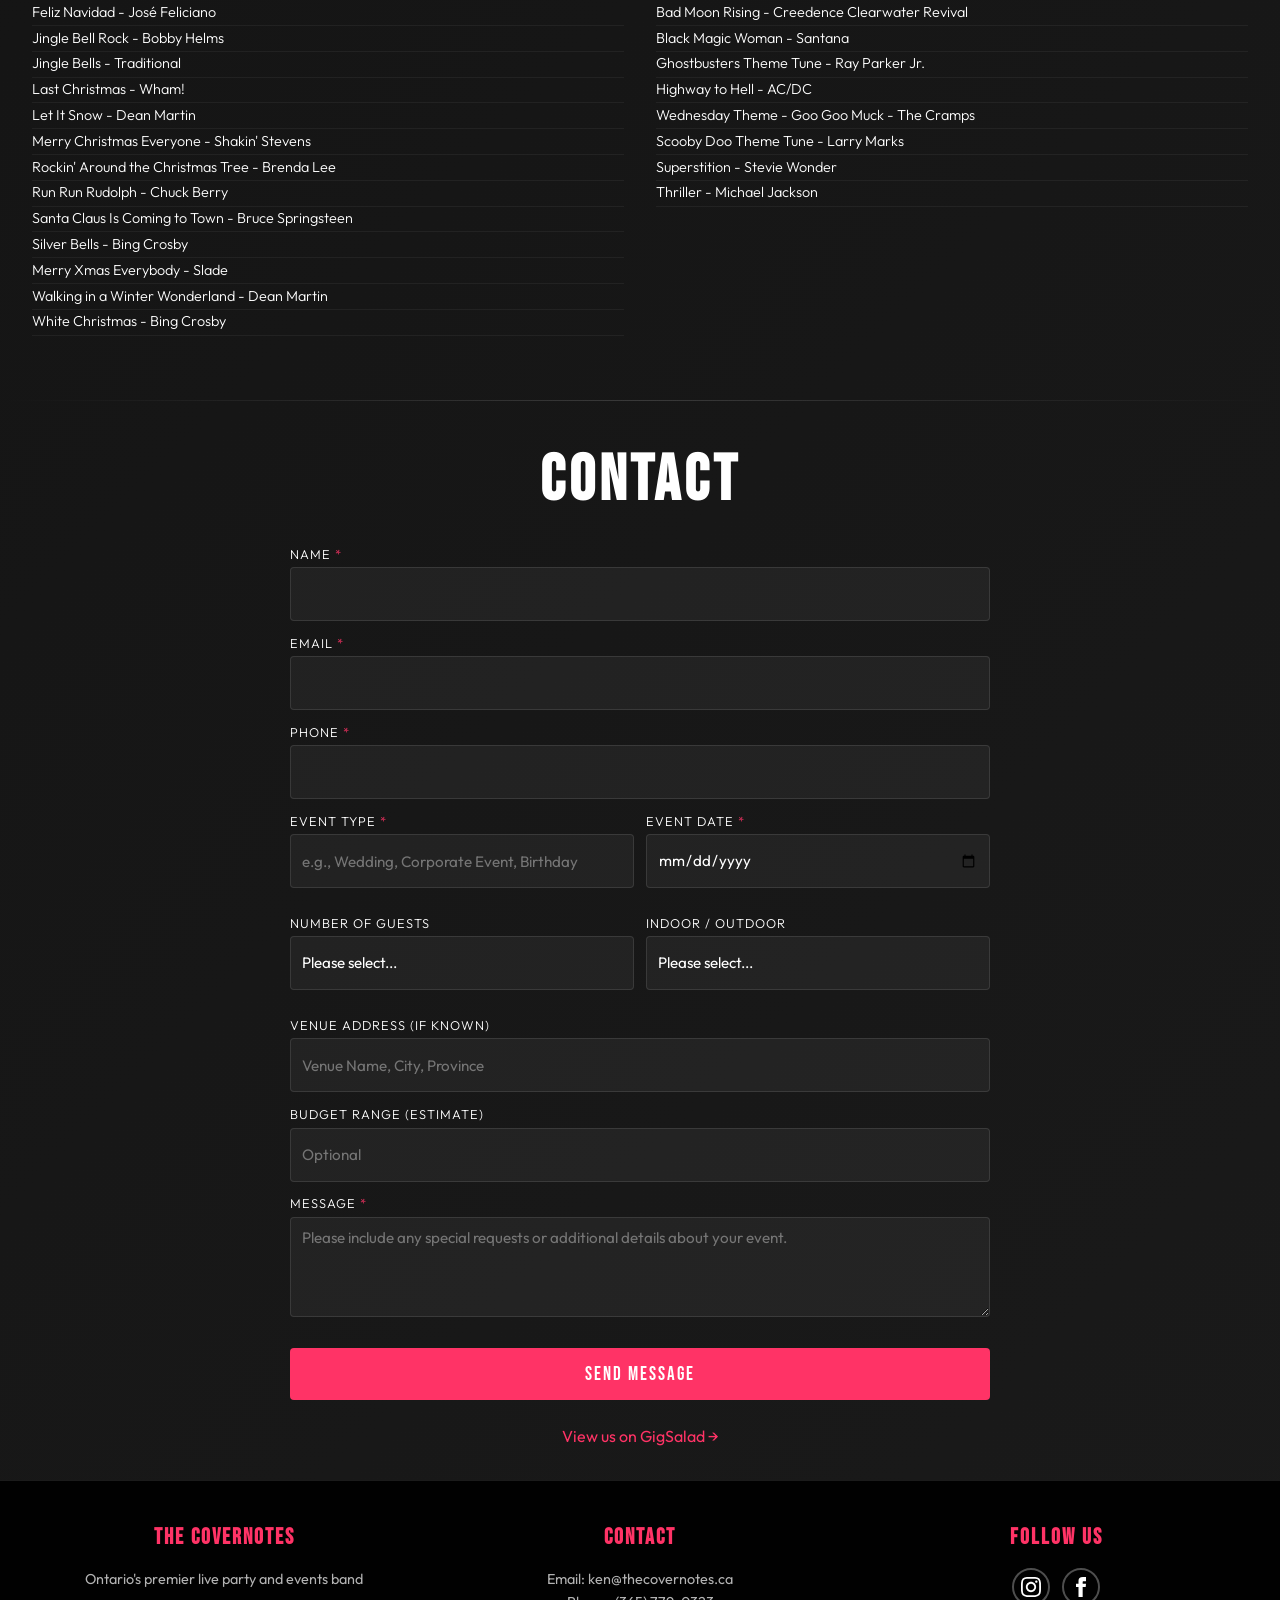
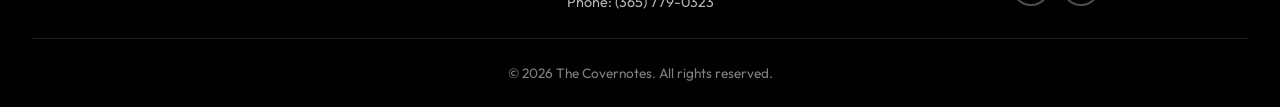
==== commit 869712fe: "Improve search and AI assistant visibility - Add structured data: Service and breadcrumbs on service" ====
--- a/index.html
+++ b/index.html
@@ -12,7 +12,7 @@
     <!-- Open Graph Meta Tags -->
     <meta property="og:title" content="The Covernotes | Wedding &amp; Party Cover Band | Toronto, Oakville, GTA">
     <meta property="og:description" content="The Covernotes are a 4-piece live cover band in Oakville, Ontario. Book us for weddings, corporate events, and parties across the GTA. Call (365) 779-0323.">
-    <meta property="og:image" content="https://www.thecovernotes.ca/images/covernoteslogo.jpeg">
+    <meta property="og:image" content="https://www.thecovernotes.ca/images/the-covernotes-live-band-oakville.jpg">
     <meta property="og:url" content="https://www.thecovernotes.ca">
     <meta property="og:type" content="website">
     <meta property="og:site_name" content="The Covernotes">
@@ -21,93 +21,138 @@
     <meta name="twitter:card" content="summary_large_image">
     <meta name="twitter:title" content="The Covernotes | Wedding &amp; Party Cover Band | Toronto, Oakville, GTA">
     <meta name="twitter:description" content="The Covernotes are a 4-piece live cover band in Oakville, Ontario. Book us for weddings, corporate events, and parties across the GTA. Call (365) 779-0323.">
-    <meta name="twitter:image" content="https://www.thecovernotes.ca/images/covernoteslogo.jpeg">
+    <meta name="twitter:image" content="https://www.thecovernotes.ca/images/the-covernotes-live-band-oakville.jpg">
     
     <!-- Structured Data / Schema.org Markup -->
     <script type="application/ld+json">
+{
+  "@context": "https://schema.org",
+  "@type": "MusicGroup",
+  "@id": "https://www.thecovernotes.ca/#band",
+  "name": "The Covernotes",
+  "description": "The Covernotes are a 4-piece live cover band based in Oakville, Ontario, playing weddings, corporate events and private parties across Toronto, Oakville, Burlington, Mississauga, Hamilton and the GTA. 100+ songs across pop, classic rock, Motown, soul, R&B, Latin, reggae and hip hop.",
+  "url": "https://www.thecovernotes.ca/",
+  "image": [
+    "https://www.thecovernotes.ca/images/the-covernotes-live-band-oakville.jpg",
+    "https://www.thecovernotes.ca/images/covernoteslogo.jpeg"
+  ],
+  "logo": "https://www.thecovernotes.ca/images/covernoteslogo.jpeg",
+  "genre": [
+    "Pop",
+    "Classic Rock",
+    "Motown",
+    "Soul",
+    "R&B",
+    "Latin",
+    "Reggae",
+    "Hip Hop"
+  ],
+  "address": {
+    "@type": "PostalAddress",
+    "addressLocality": "Oakville",
+    "addressRegion": "ON",
+    "addressCountry": "CA"
+  },
+  "areaServed": [
     {
-      "@context": "https://schema.org",
-      "@type": "MusicGroup",
-      "name": "The Covernotes",
-      "description": "Premier live party and events cover band specializing in weddings, corporate events, parties, and functions in Ontario, Canada",
-      "url": "https://www.thecovernotes.ca",
-      "image": "https://www.thecovernotes.ca/images/covernoteslogo.jpeg",
-      "logo": "https://www.thecovernotes.ca/images/covernoteslogo.jpeg",
-      "genre": ["Cover Band", "Party Band", "Wedding Band"],
-      "address": {
-        "@type": "PostalAddress",
-        "addressLocality": "Oakville",
-        "addressRegion": "ON",
-        "addressCountry": "CA"
+      "@type": "City",
+      "name": "Toronto"
+    },
+    {
+      "@type": "City",
+      "name": "Oakville"
+    },
+    {
+      "@type": "City",
+      "name": "Mississauga"
+    },
+    {
+      "@type": "City",
+      "name": "Burlington"
+    },
+    {
+      "@type": "City",
+      "name": "Hamilton"
+    },
+    {
+      "@type": "City",
+      "name": "Milton"
+    },
+    {
+      "@type": "City",
+      "name": "Brampton"
+    },
+    {
+      "@type": "City",
+      "name": "Kitchener"
+    },
+    {
+      "@type": "AdministrativeArea",
+      "name": "Ontario"
+    }
+  ],
+  "telephone": "+13657790323",
+  "email": "ken@thecovernotes.ca",
+  "sameAs": [
+    "https://www.instagram.com/the_covernotes",
+    "https://www.facebook.com/thecovernotes",
+    "https://www.gigsalad.com/the_covernotes_oakville"
+  ],
+  "offers": {
+    "@type": "Offer",
+    "description": "Live music entertainment for weddings, corporate events, and private parties"
+  },
+  "hasOfferCatalog": {
+    "@type": "OfferCatalog",
+    "name": "Live Music Services",
+    "itemListElement": [
+      {
+        "@type": "Offer",
+        "itemOffered": {
+          "@type": "Service",
+          "name": "Wedding Band",
+          "description": "Live cover band for wedding receptions and ceremonies across Toronto, Oakville, and the GTA",
+          "url": "https://www.thecovernotes.ca/weddings.html"
+        }
       },
-      "areaServed": [
-        {
-          "@type": "City",
-          "name": "Toronto"
-        },
-        {
-          "@type": "City",
-          "name": "Oakville"
-        },
-        {
-          "@type": "City",
-          "name": "Mississauga"
-        },
-        {
-          "@type": "City",
-          "name": "Burlington"
-        },
-        {
-          "@type": "City",
-          "name": "Hamilton"
-        }
-      ],
-      "telephone": "+13657790323",
-      "email": "info@thecovernotes.ca",
-      "sameAs": [
-        "https://www.instagram.com/the_covernotes",
-        "https://www.facebook.com/thecovernotes",
-        "https://www.gigsalad.com/the_covernotes_oakville"
-      ],
-      "performer": {
-        "@type": "PerformingGroup",
-        "name": "The Covernotes"
+      {
+        "@type": "Offer",
+        "itemOffered": {
+          "@type": "Service",
+          "name": "Corporate Event Band",
+          "description": "Professional live music for corporate events, Christmas parties, and company functions in the GTA",
+          "url": "https://www.thecovernotes.ca/corporate.html"
+        }
       },
-      "offers": {
+      {
         "@type": "Offer",
-        "description": "Live music entertainment for weddings, corporate events, and private parties"
-      },
-      "hasOfferCatalog": {
-        "@type": "OfferCatalog",
-        "name": "Live Music Services",
-        "itemListElement": [
-          {
-            "@type": "Offer",
-            "itemOffered": {
-              "@type": "Service",
-              "name": "Wedding Band",
-              "description": "Live cover band for wedding receptions and ceremonies across Toronto, Oakville, and the GTA"
-            }
-          },
-          {
-            "@type": "Offer",
-            "itemOffered": {
-              "@type": "Service",
-              "name": "Corporate Event Band",
-              "description": "Professional live music for corporate events, Christmas parties, and company functions in the GTA"
-            }
-          },
-          {
-            "@type": "Offer",
-            "itemOffered": {
-              "@type": "Service",
-              "name": "Private Party Band",
-              "description": "Energetic live cover band for birthday parties, private functions, and special celebrations"
-            }
-          }
-        ]
+        "itemOffered": {
+          "@type": "Service",
+          "name": "Private Party Band",
+          "description": "Energetic live cover band for birthday parties, private functions, and special celebrations",
+          "url": "https://www.thecovernotes.ca/parties.html"
+        }
       }
-    }
+    ]
+  },
+  "priceRange": "$900 - $5,000 CAD",
+  "knowsAbout": [
+    "Wedding band",
+    "Corporate event band",
+    "Party band",
+    "Live cover band",
+    "Christmas party band",
+    "Festival band"
+  ],
+  "contactPoint": {
+    "@type": "ContactPoint",
+    "telephone": "+13657790323",
+    "email": "ken@thecovernotes.ca",
+    "contactType": "bookings",
+    "areaServed": "CA",
+    "availableLanguage": "English"
+  }
+}
     </script>
     
     <link rel="icon" type="image/jpeg" href="images/covernoteslogo.jpeg">
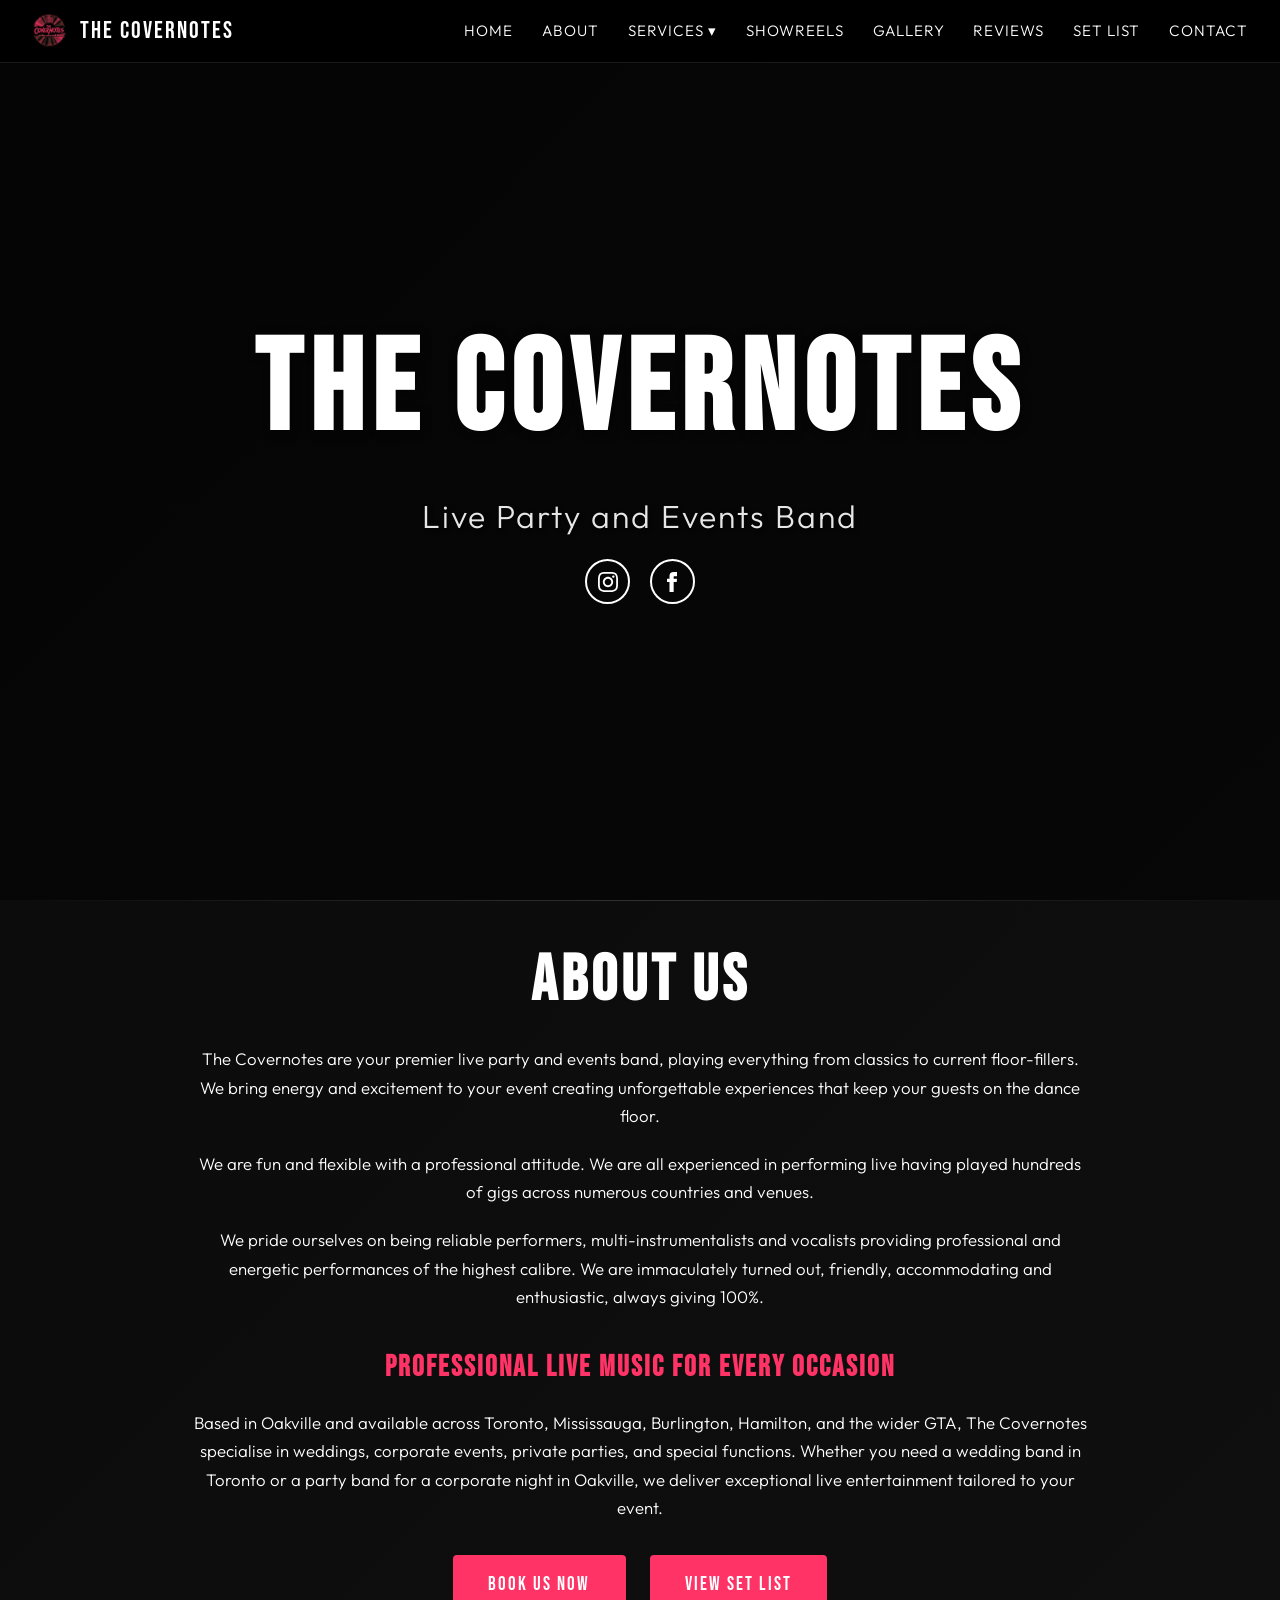
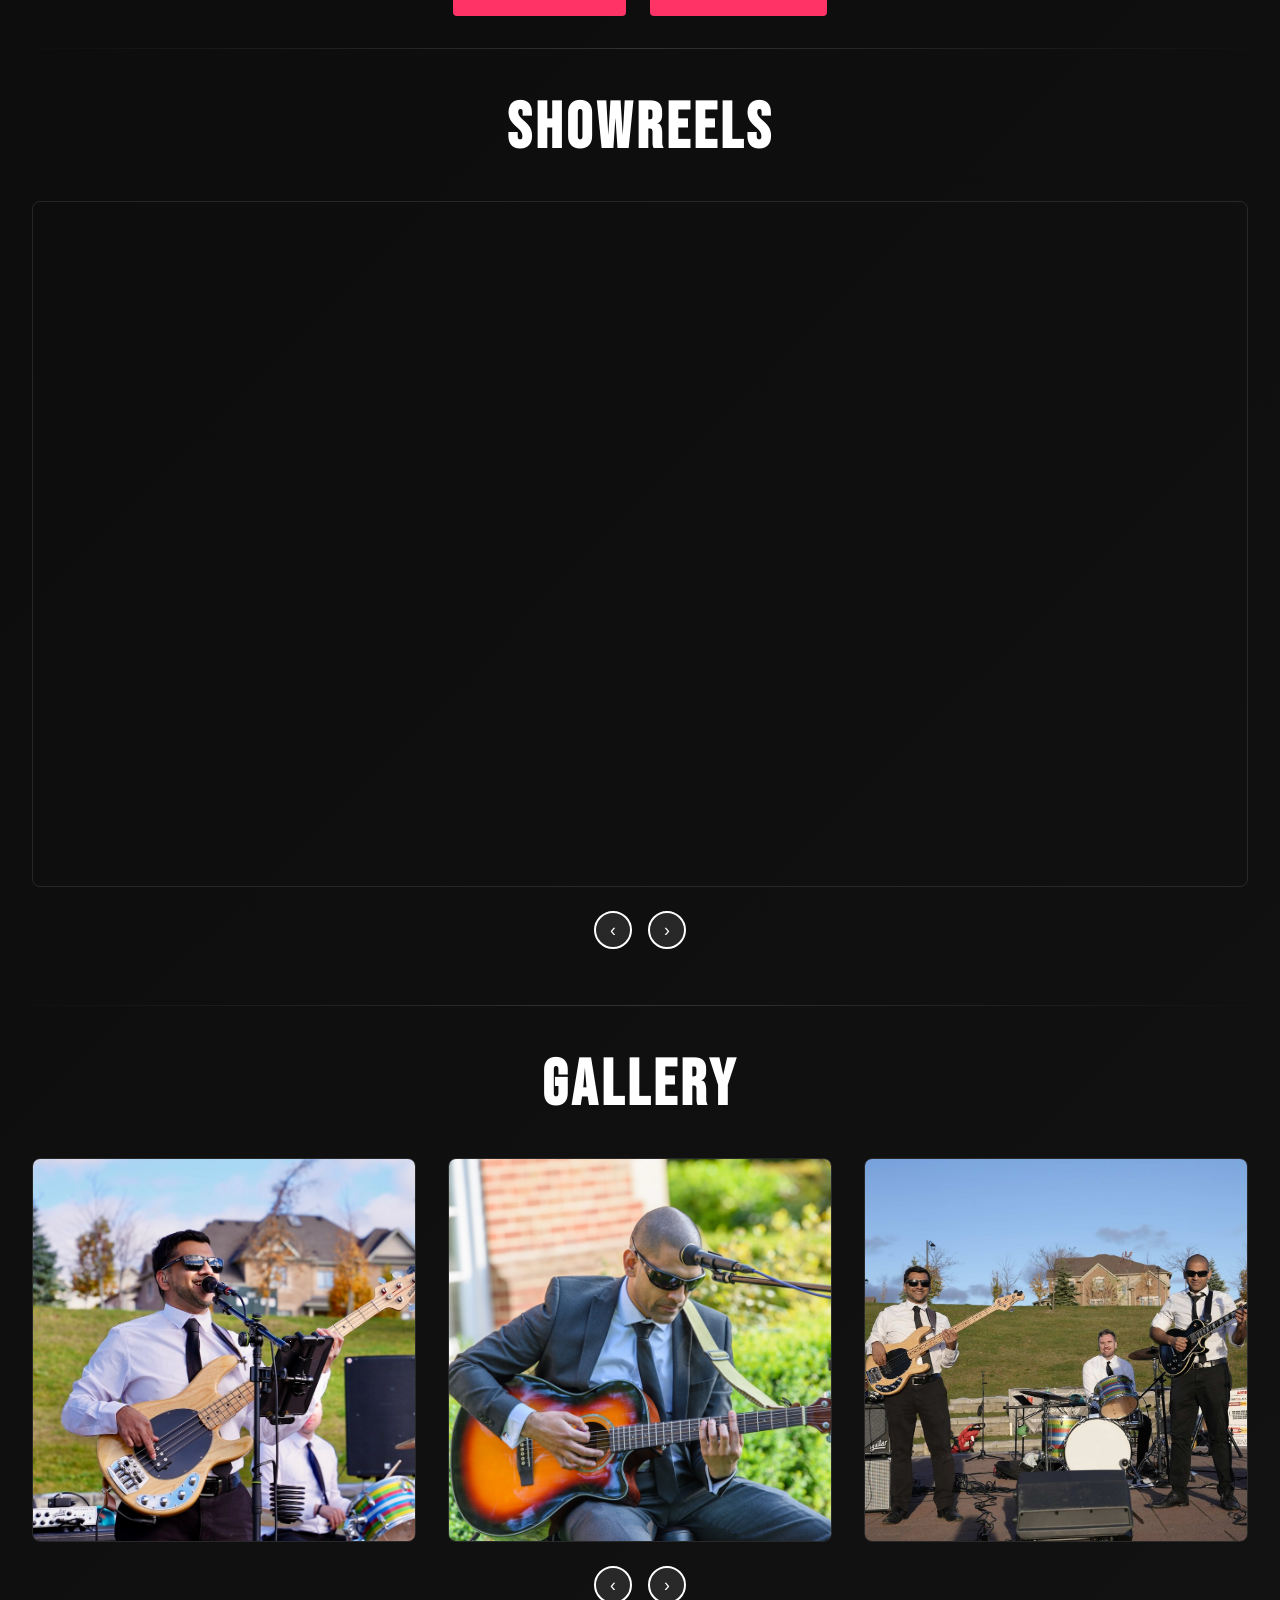
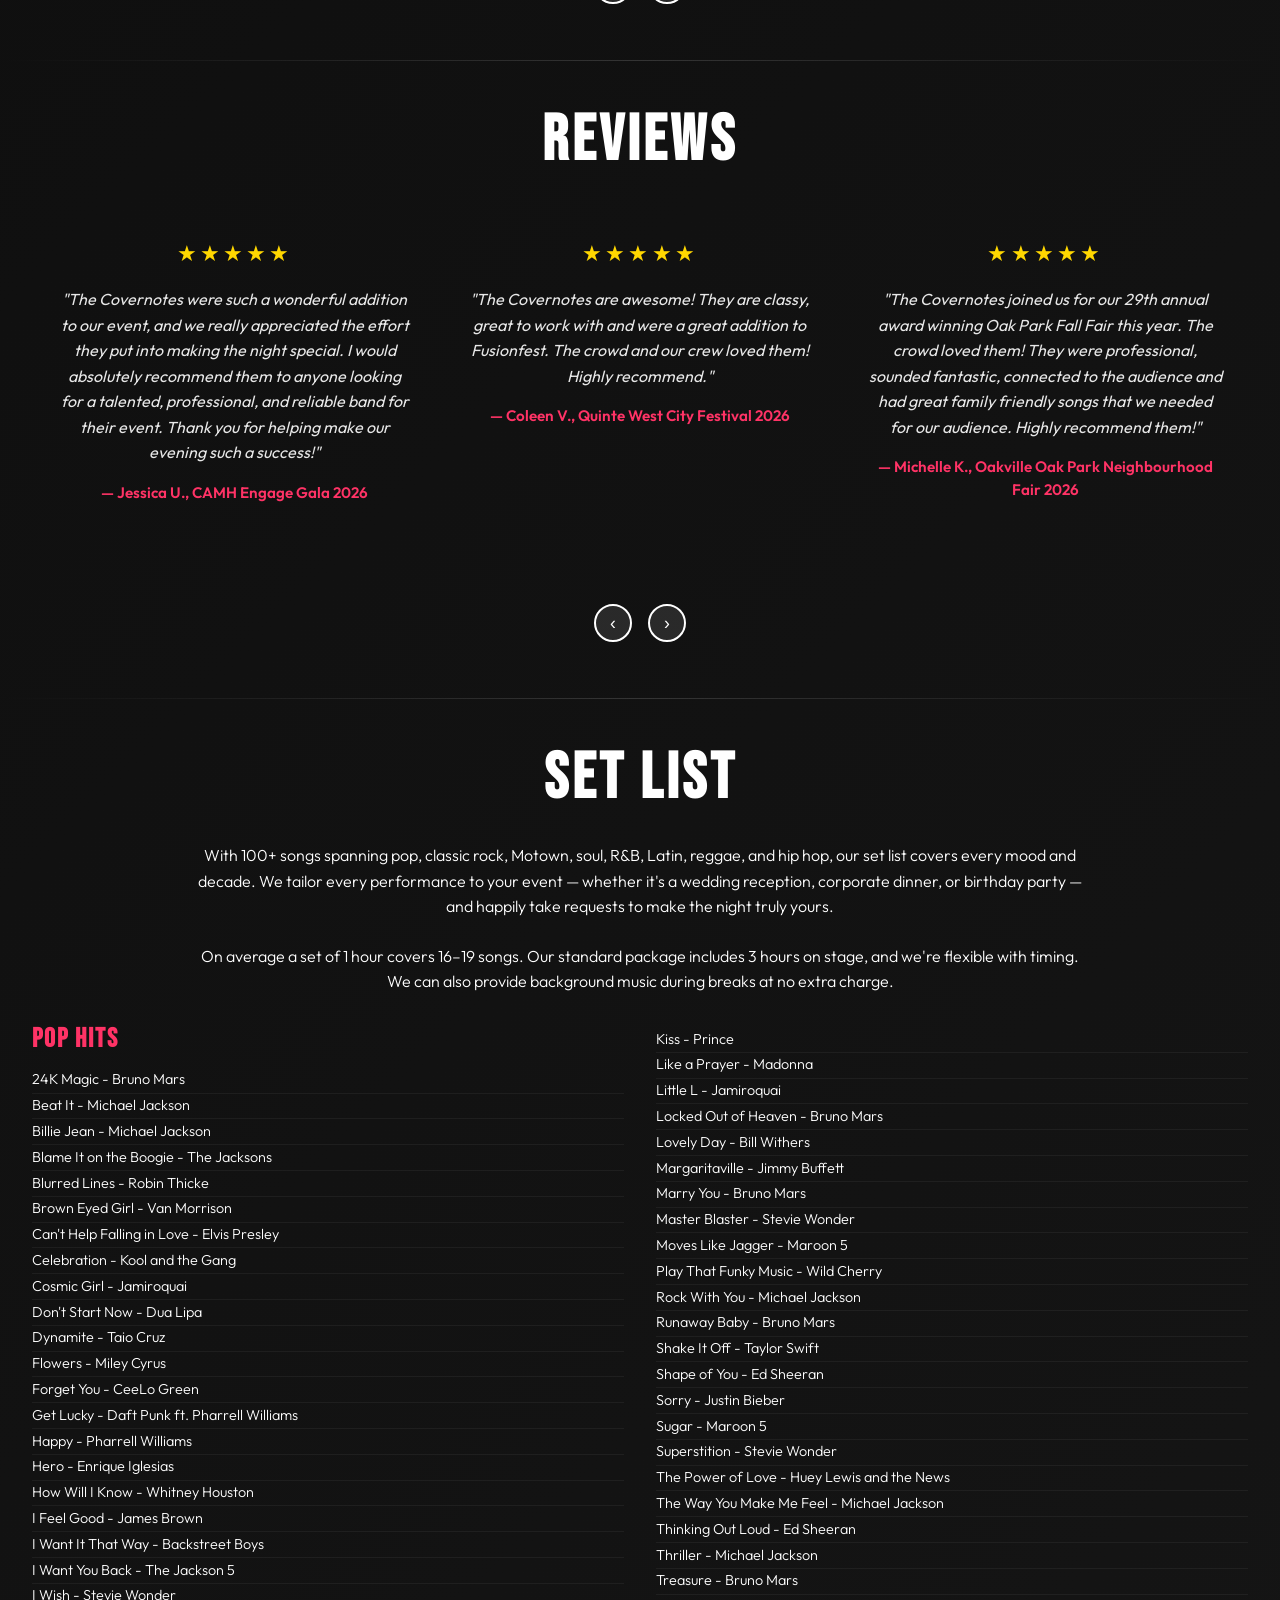
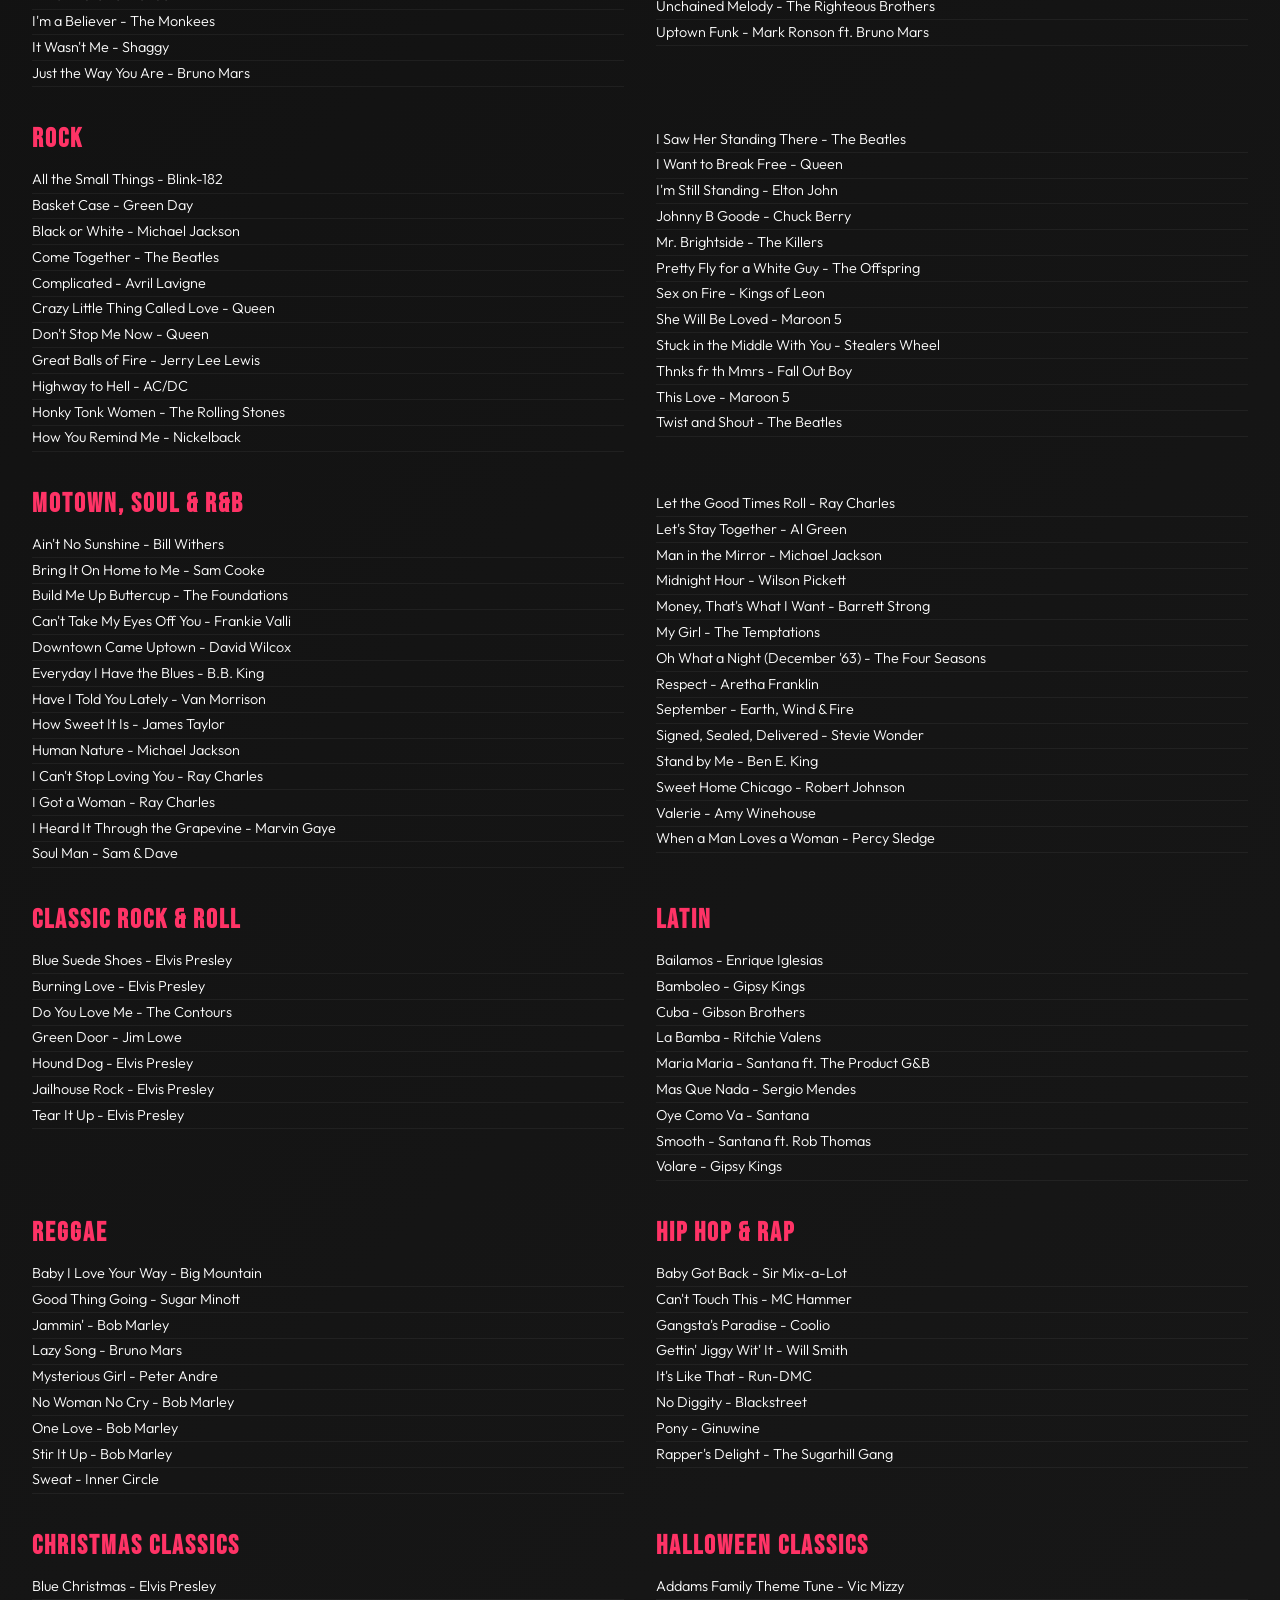
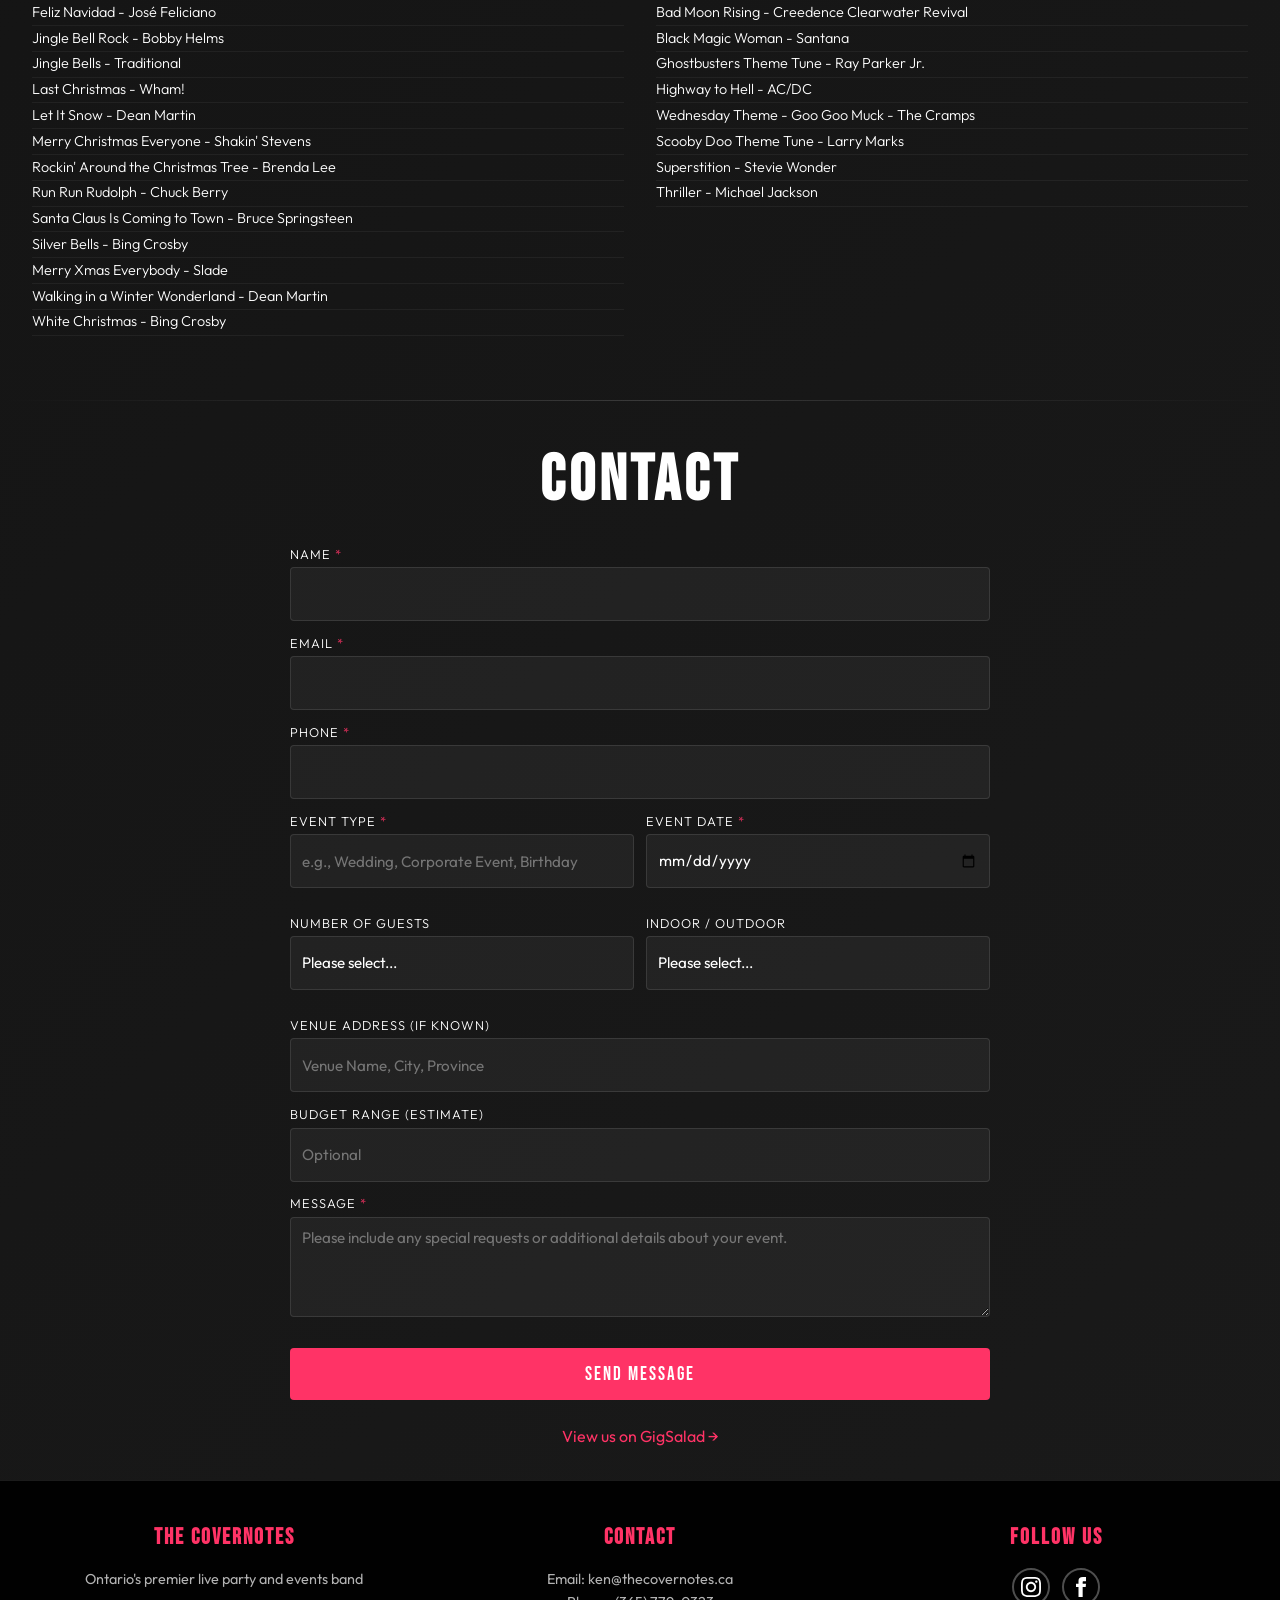
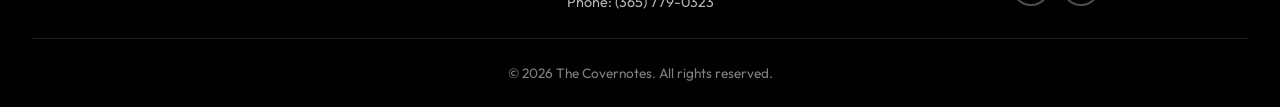
==== commit 6d467c71: "Add Christmas party band page - New christmas-party-band.html with Service and FAQ structured data -" ====
--- a/index.html
+++ b/index.html
@@ -1030,6 +1030,7 @@
                     <ul class="dropdown-menu">
                         <li><a href="weddings.html">Weddings</a></li>
                         <li><a href="corporate.html">Corporate Events</a></li>
+                        <li><a href="christmas-party-band.html">Christmas Parties</a></li>
                         <li><a href="parties.html">Private Parties</a></li>
                         <li><a href="testimonials.html">Testimonials</a></li>
                         <li><a href="faq.html">FAQ</a></li>
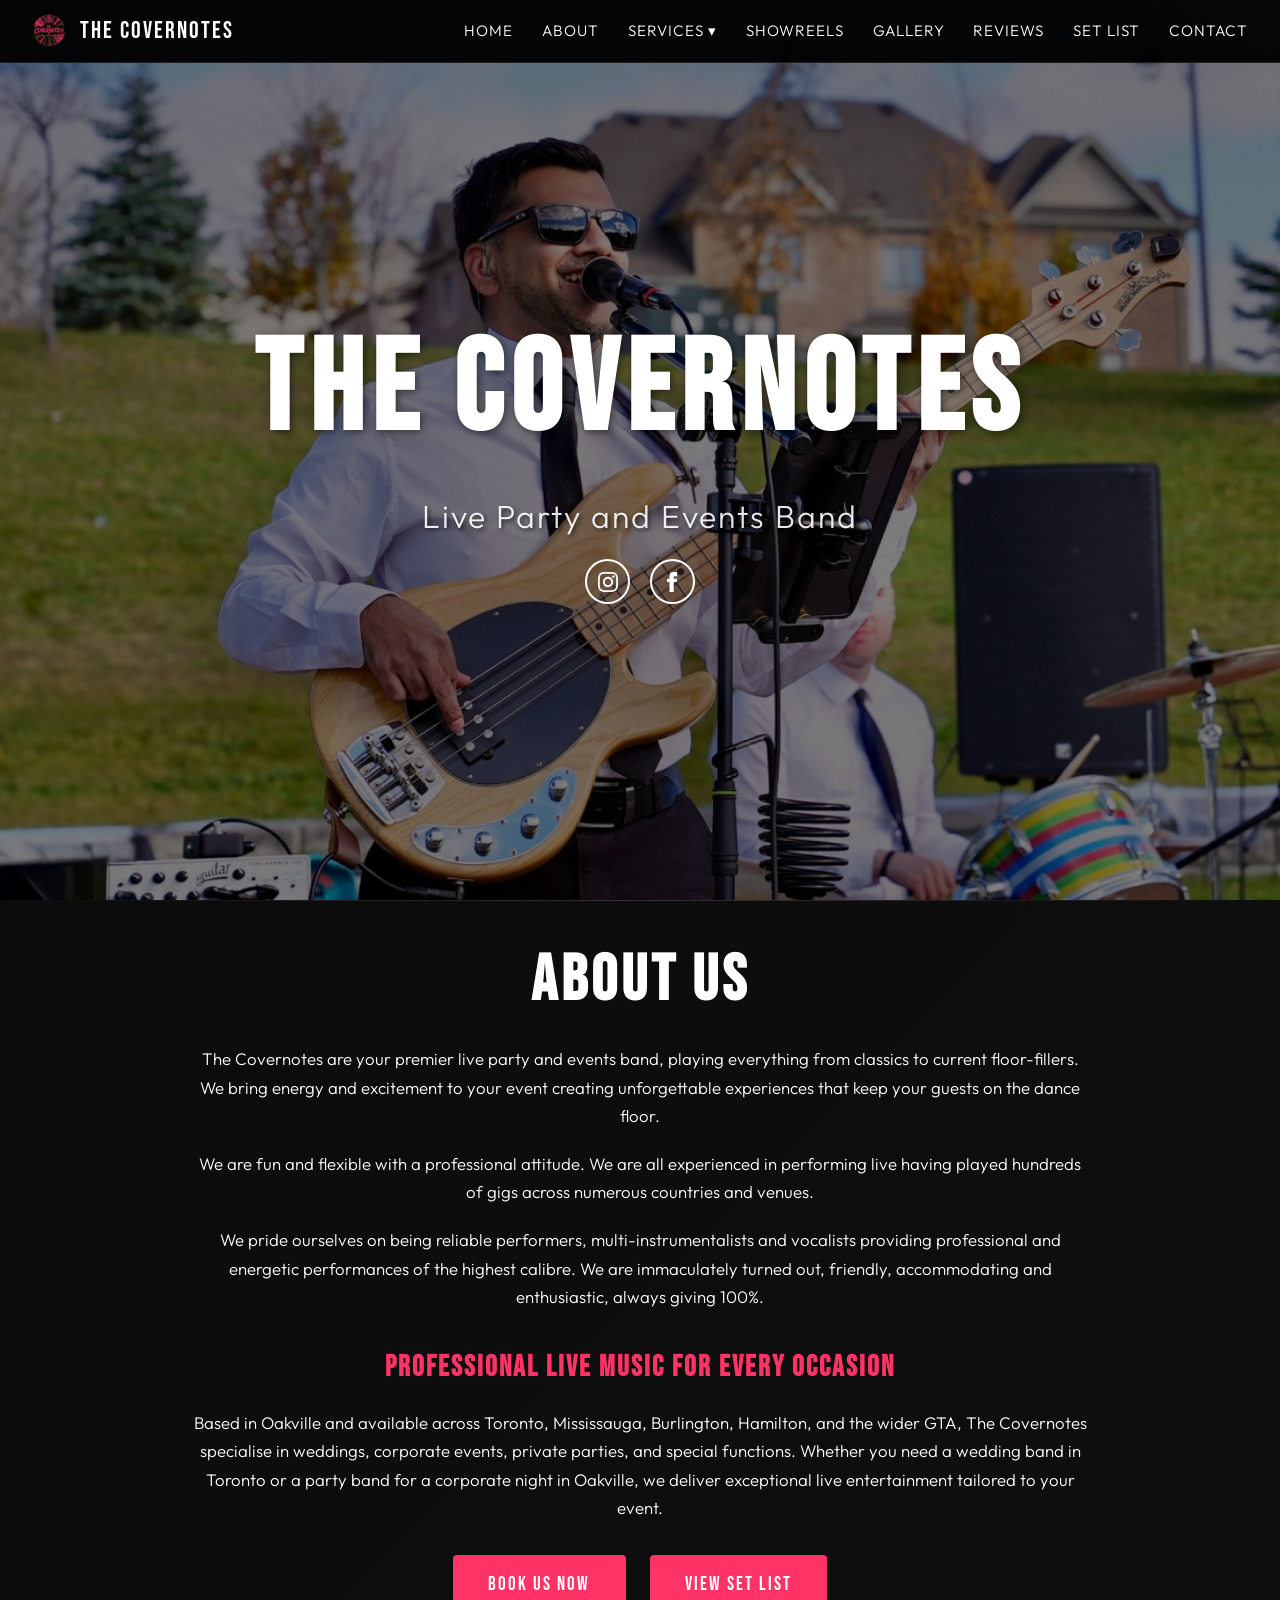
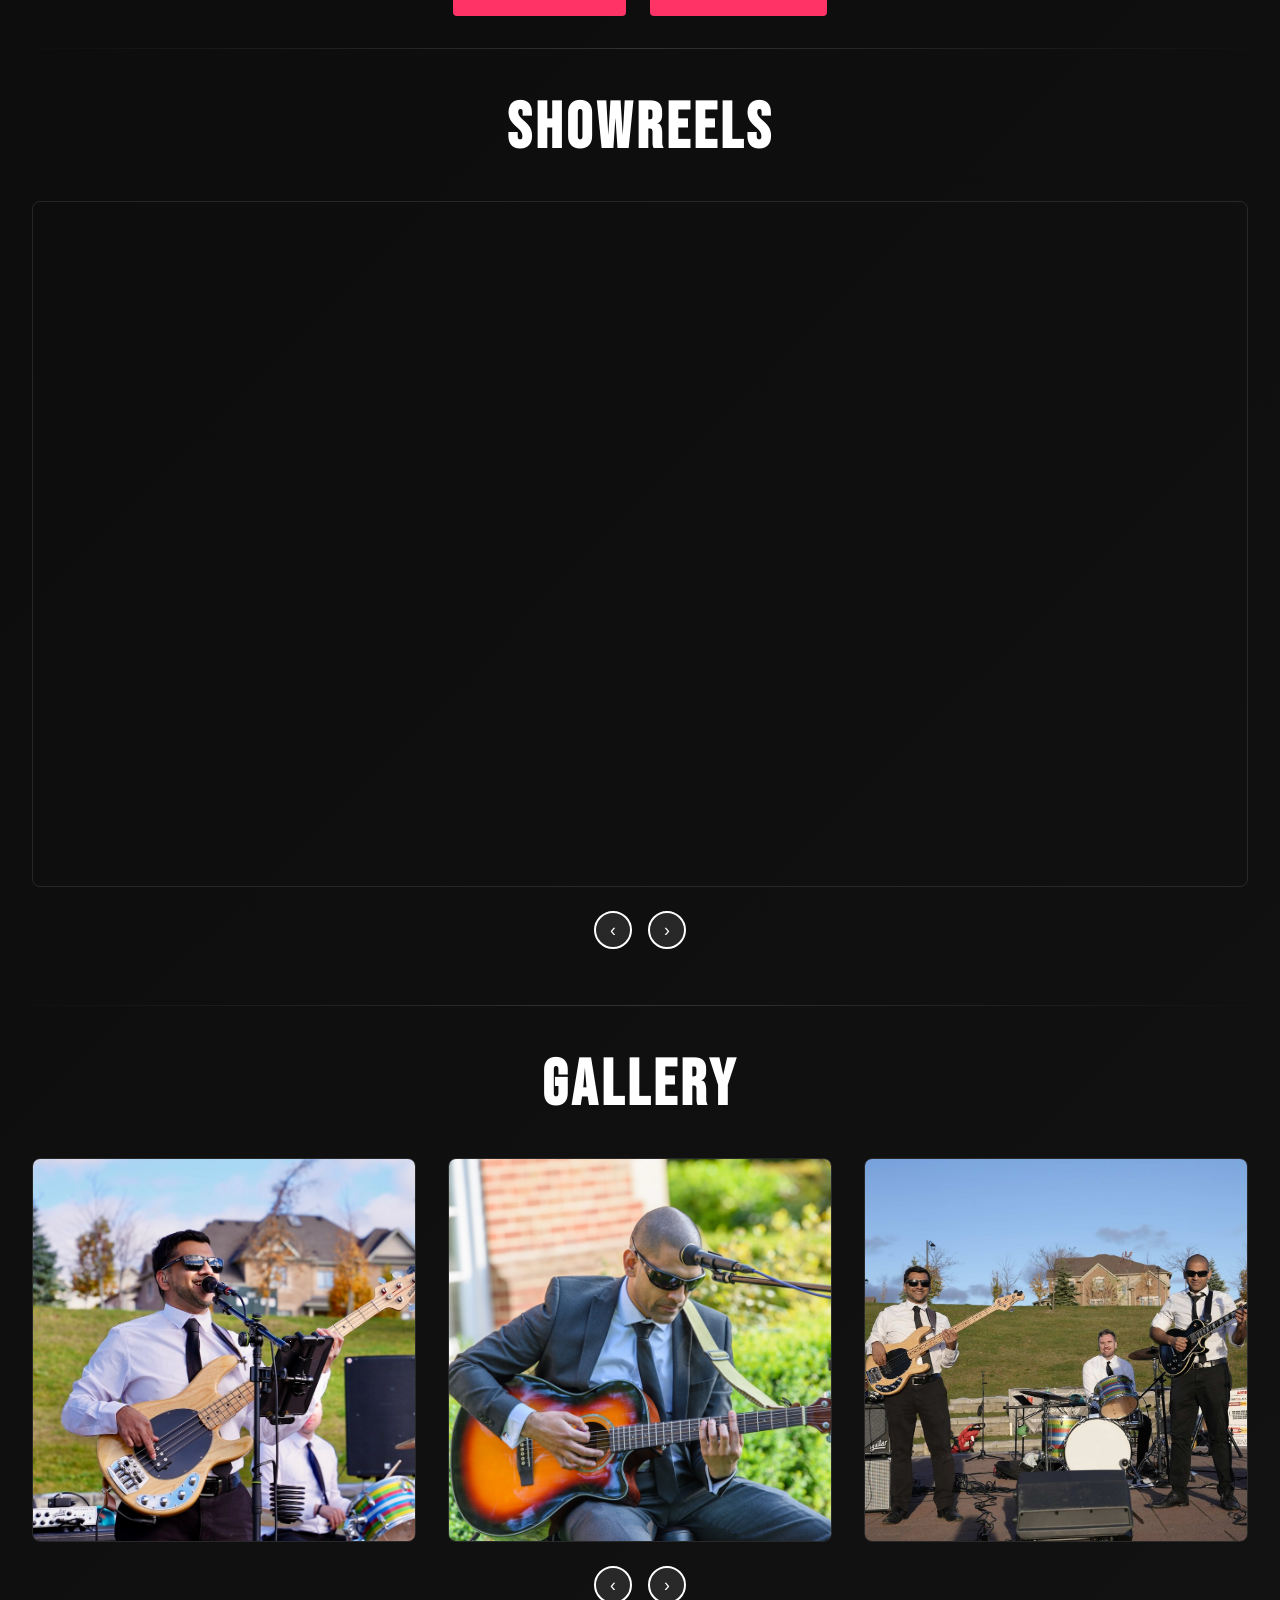
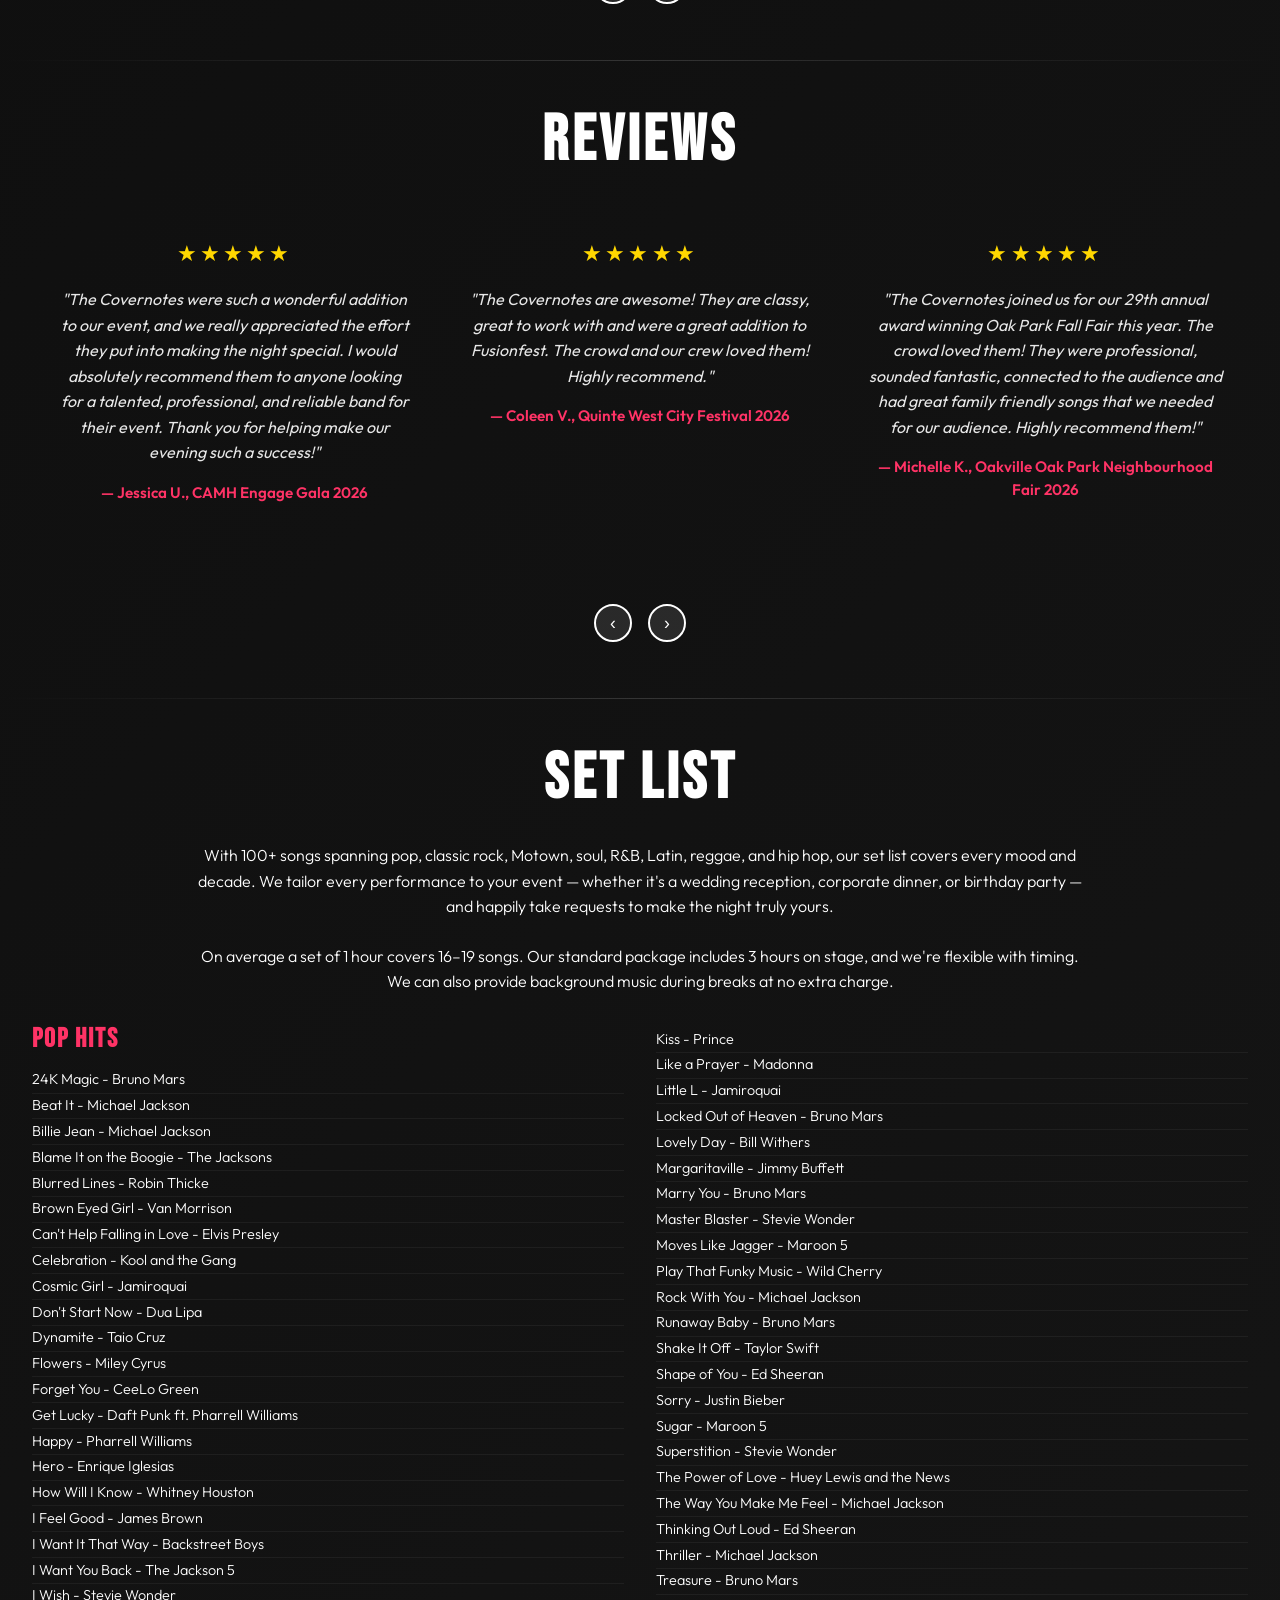
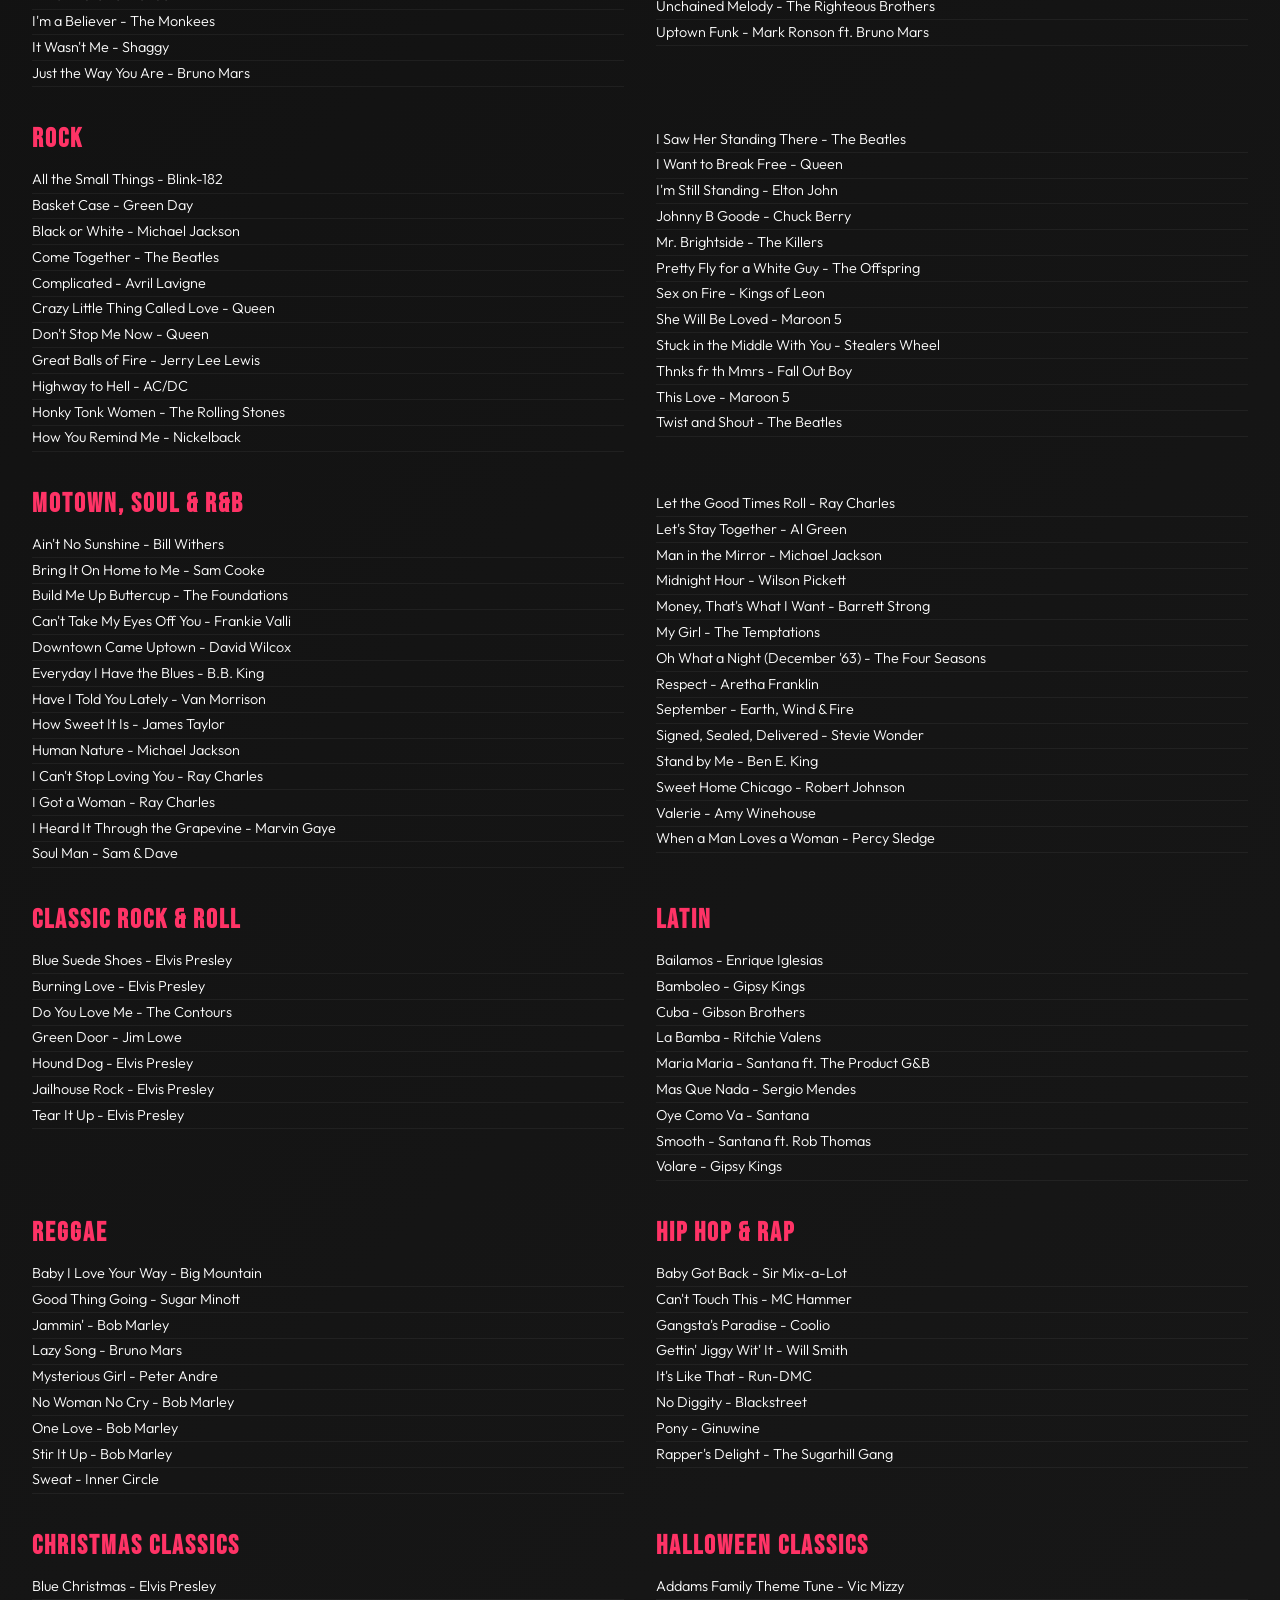
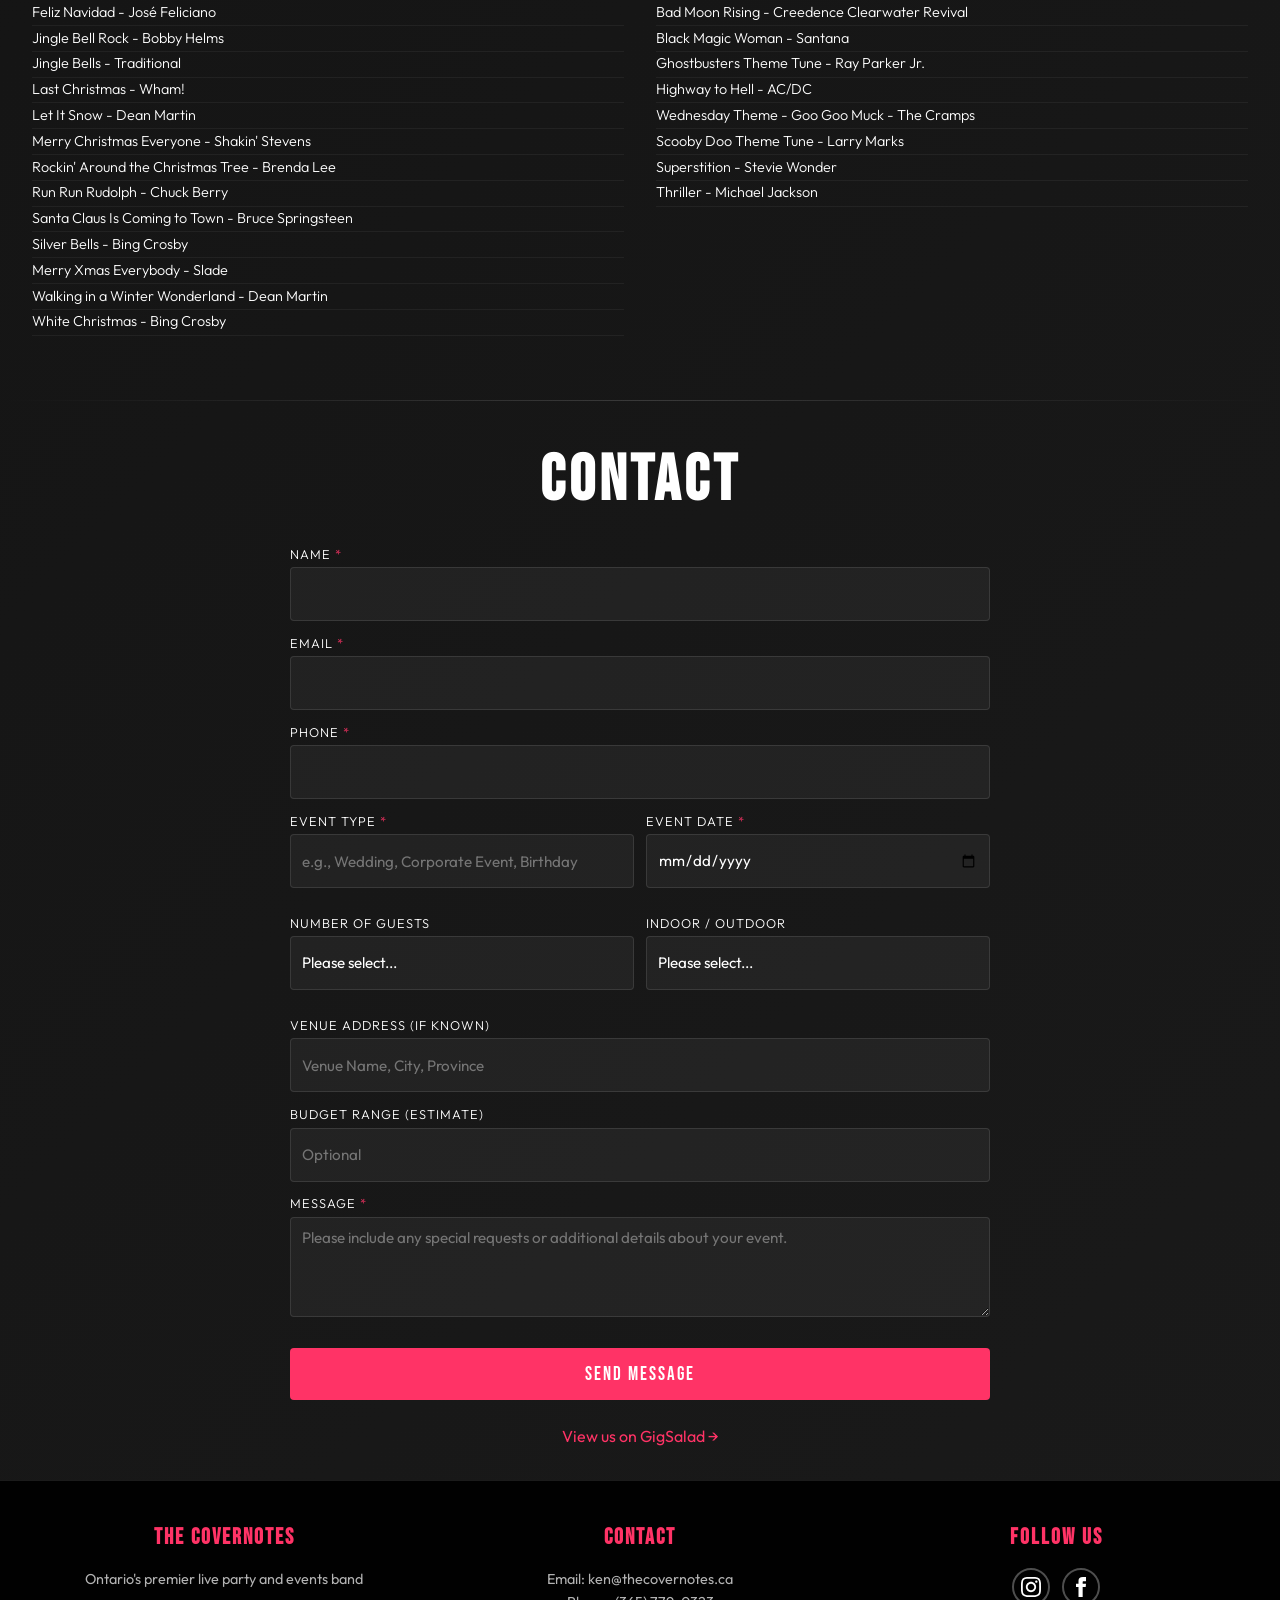
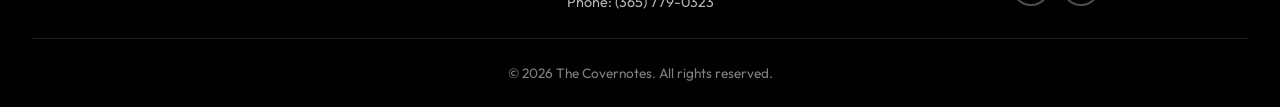
==== commit db1c8540: "Show pricing as starting from $900 with no upper limit Co-Authored-By: Claude Opus 5.5 <noreply@anth" ====
--- a/index.html
+++ b/index.html
@@ -135,7 +135,7 @@
       }
     ]
   },
-  "priceRange": "$900 - $5,000 CAD",
+  "priceRange": "From $900 CAD",
   "knowsAbout": [
     "Wedding band",
     "Corporate event band",
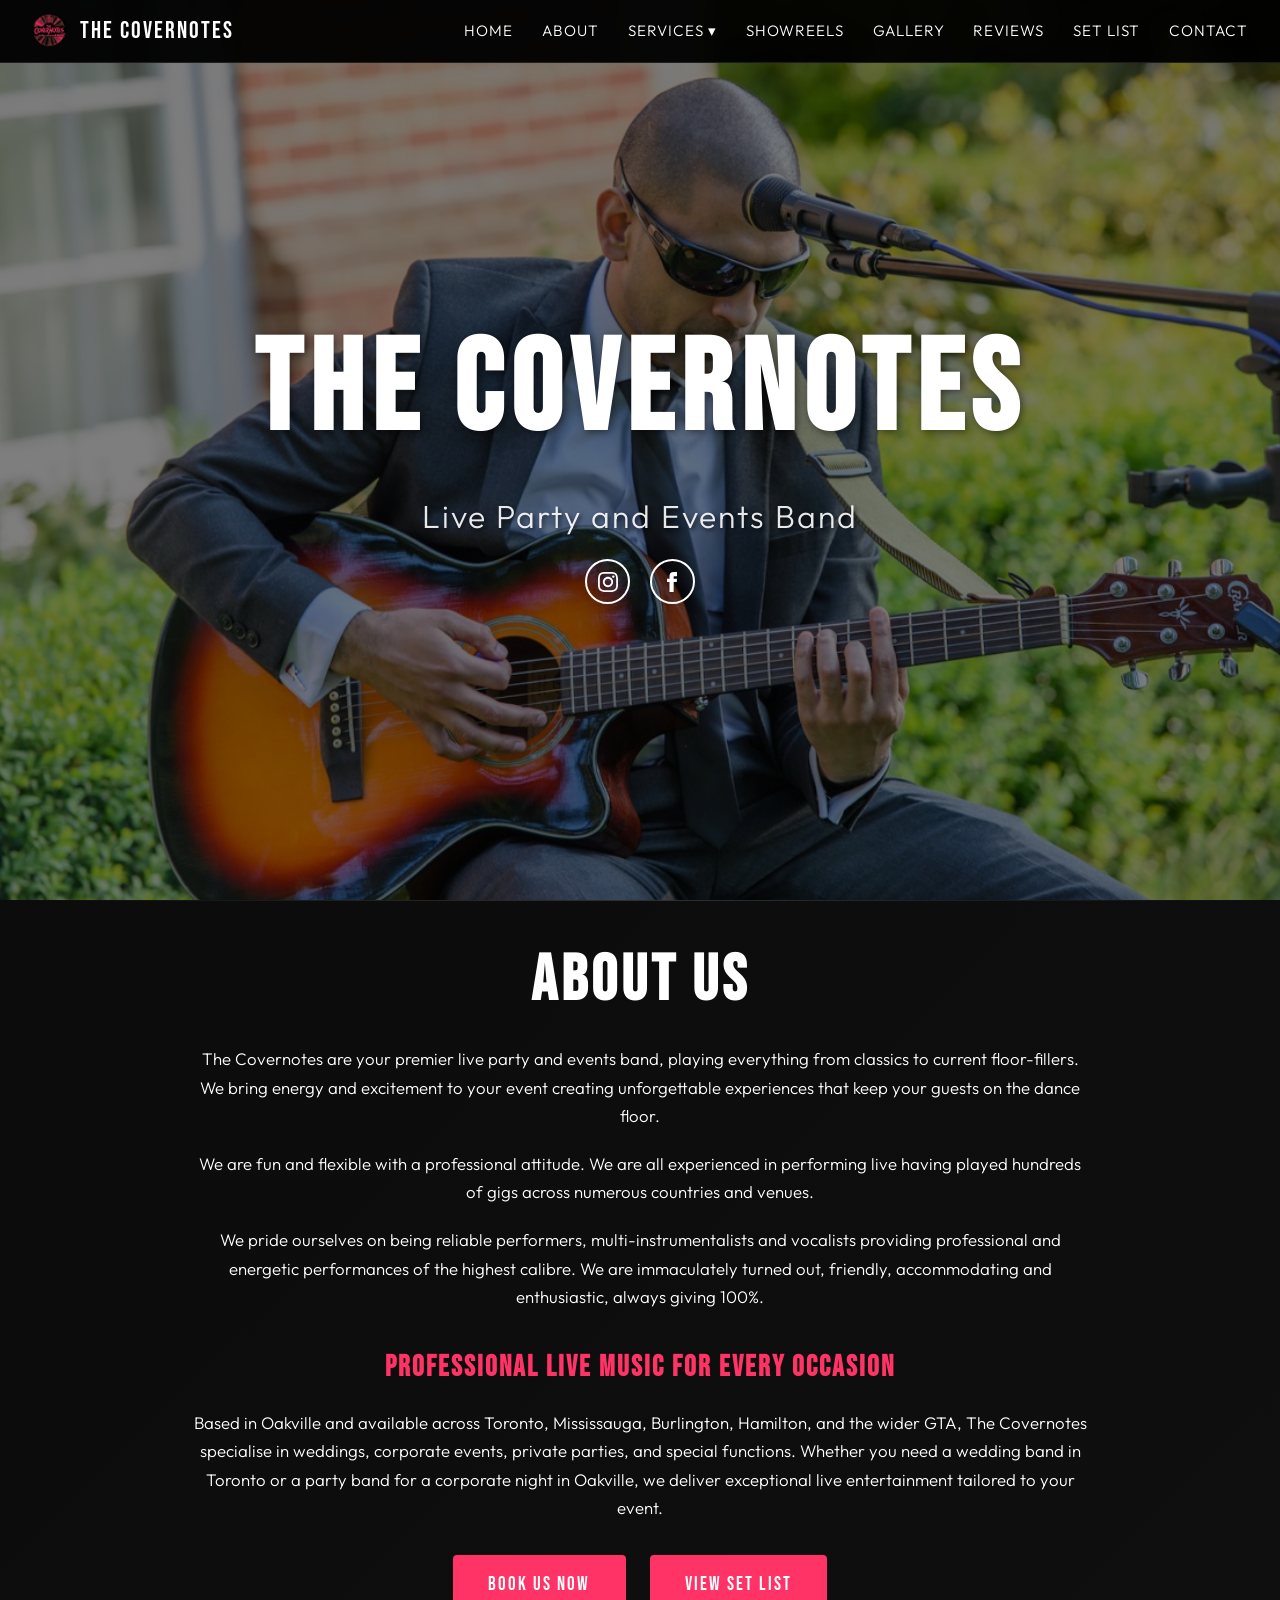
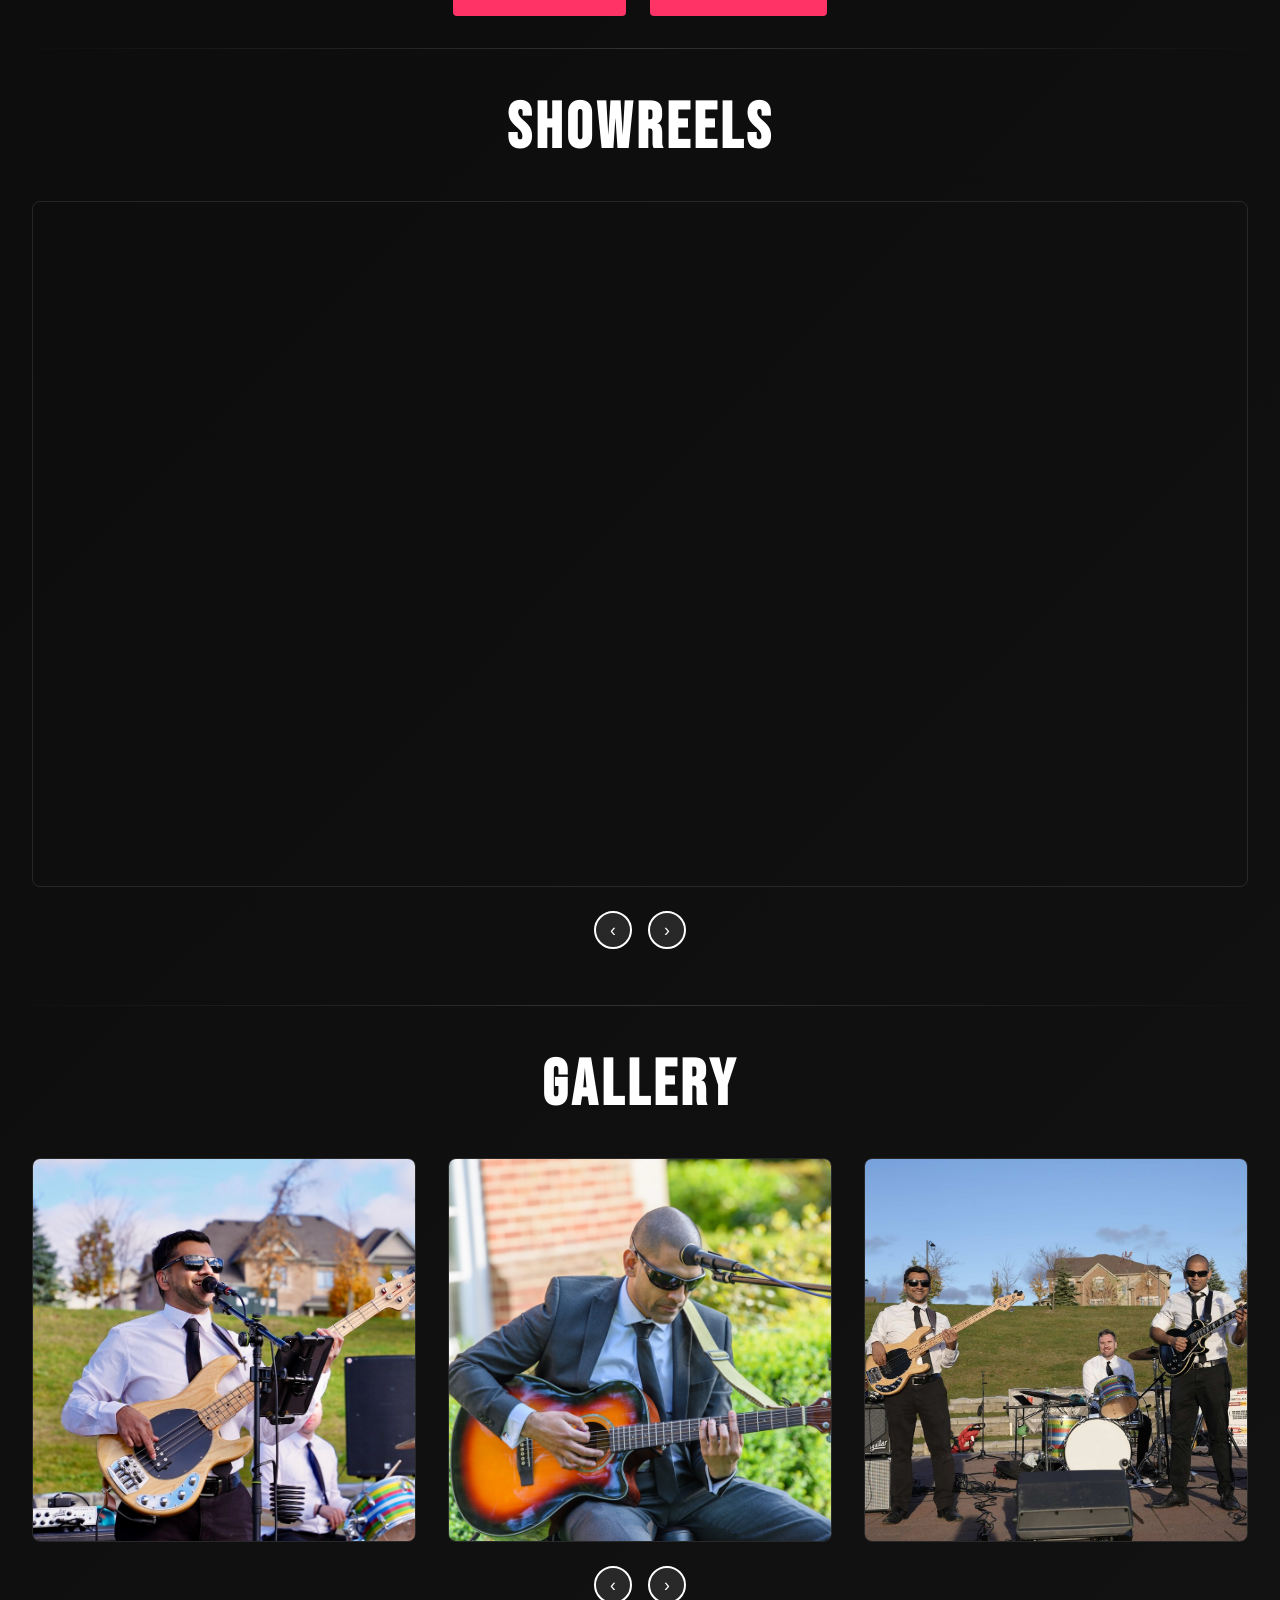
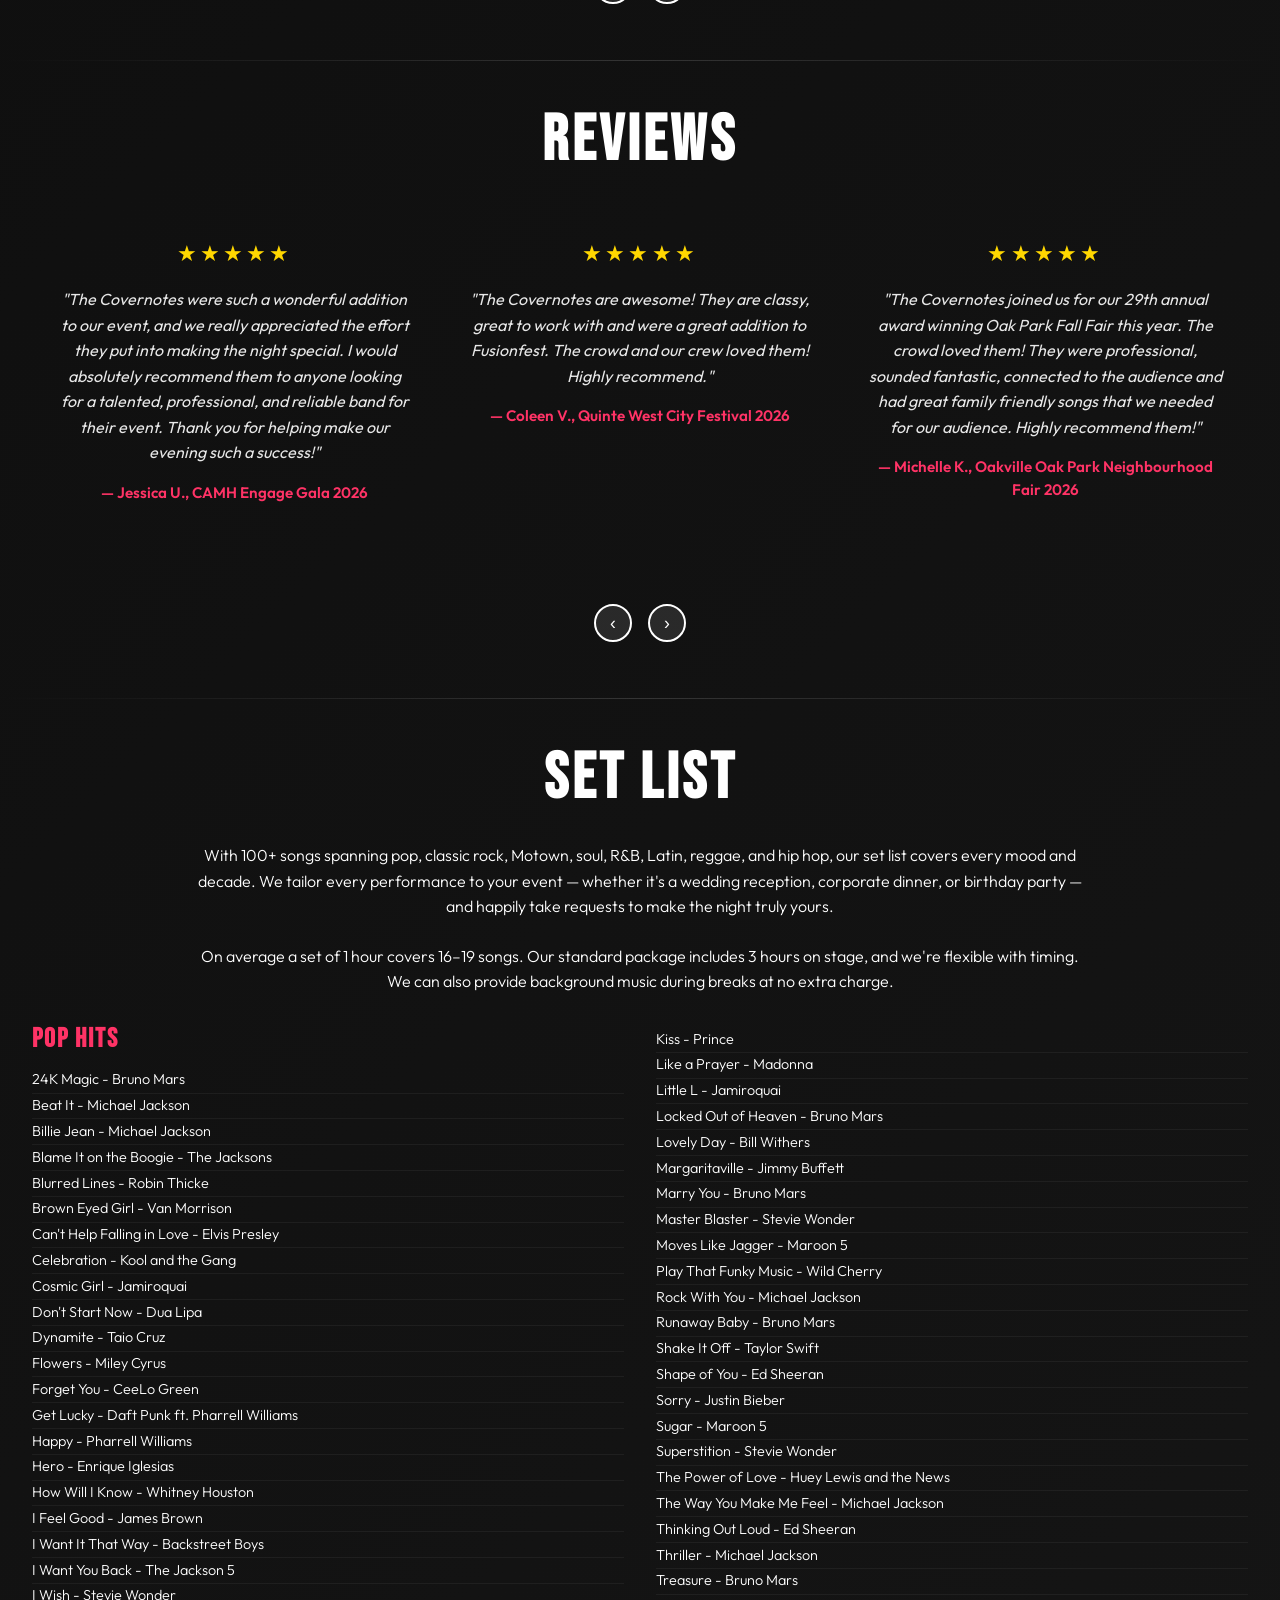
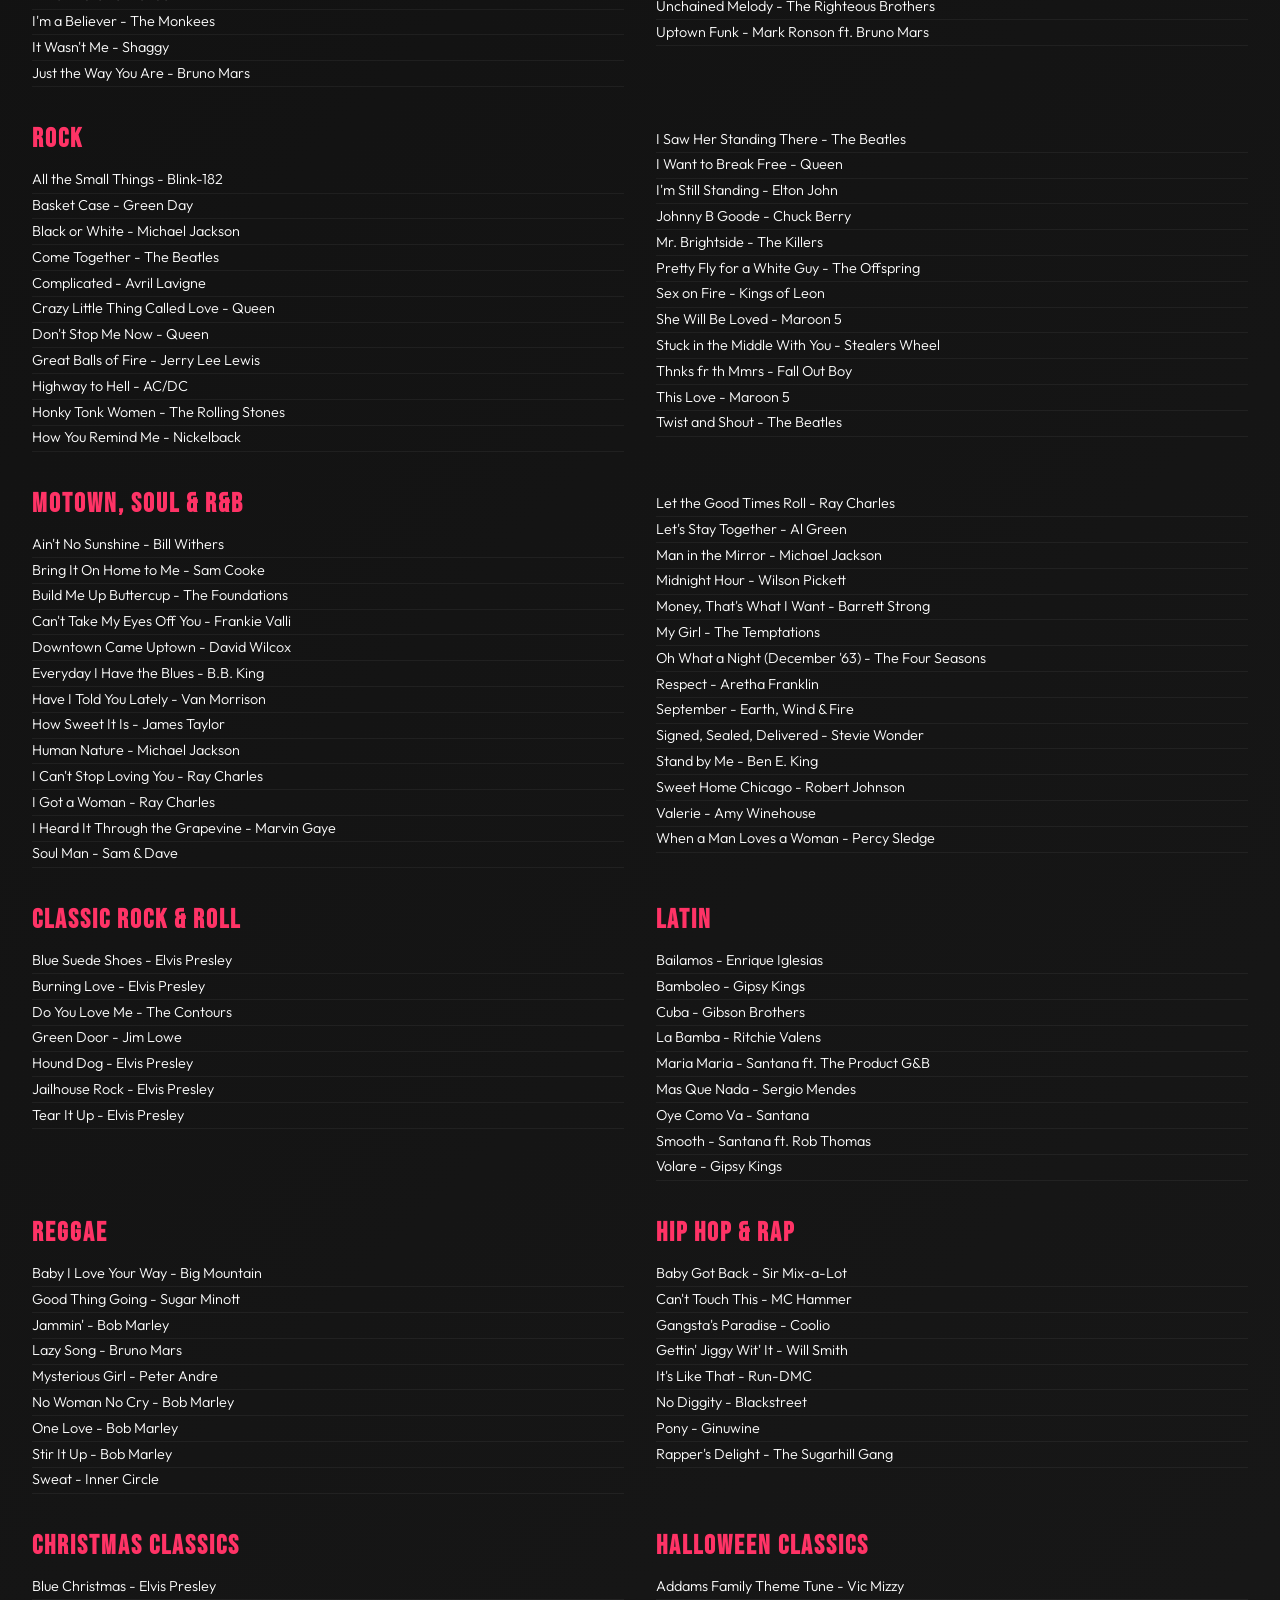
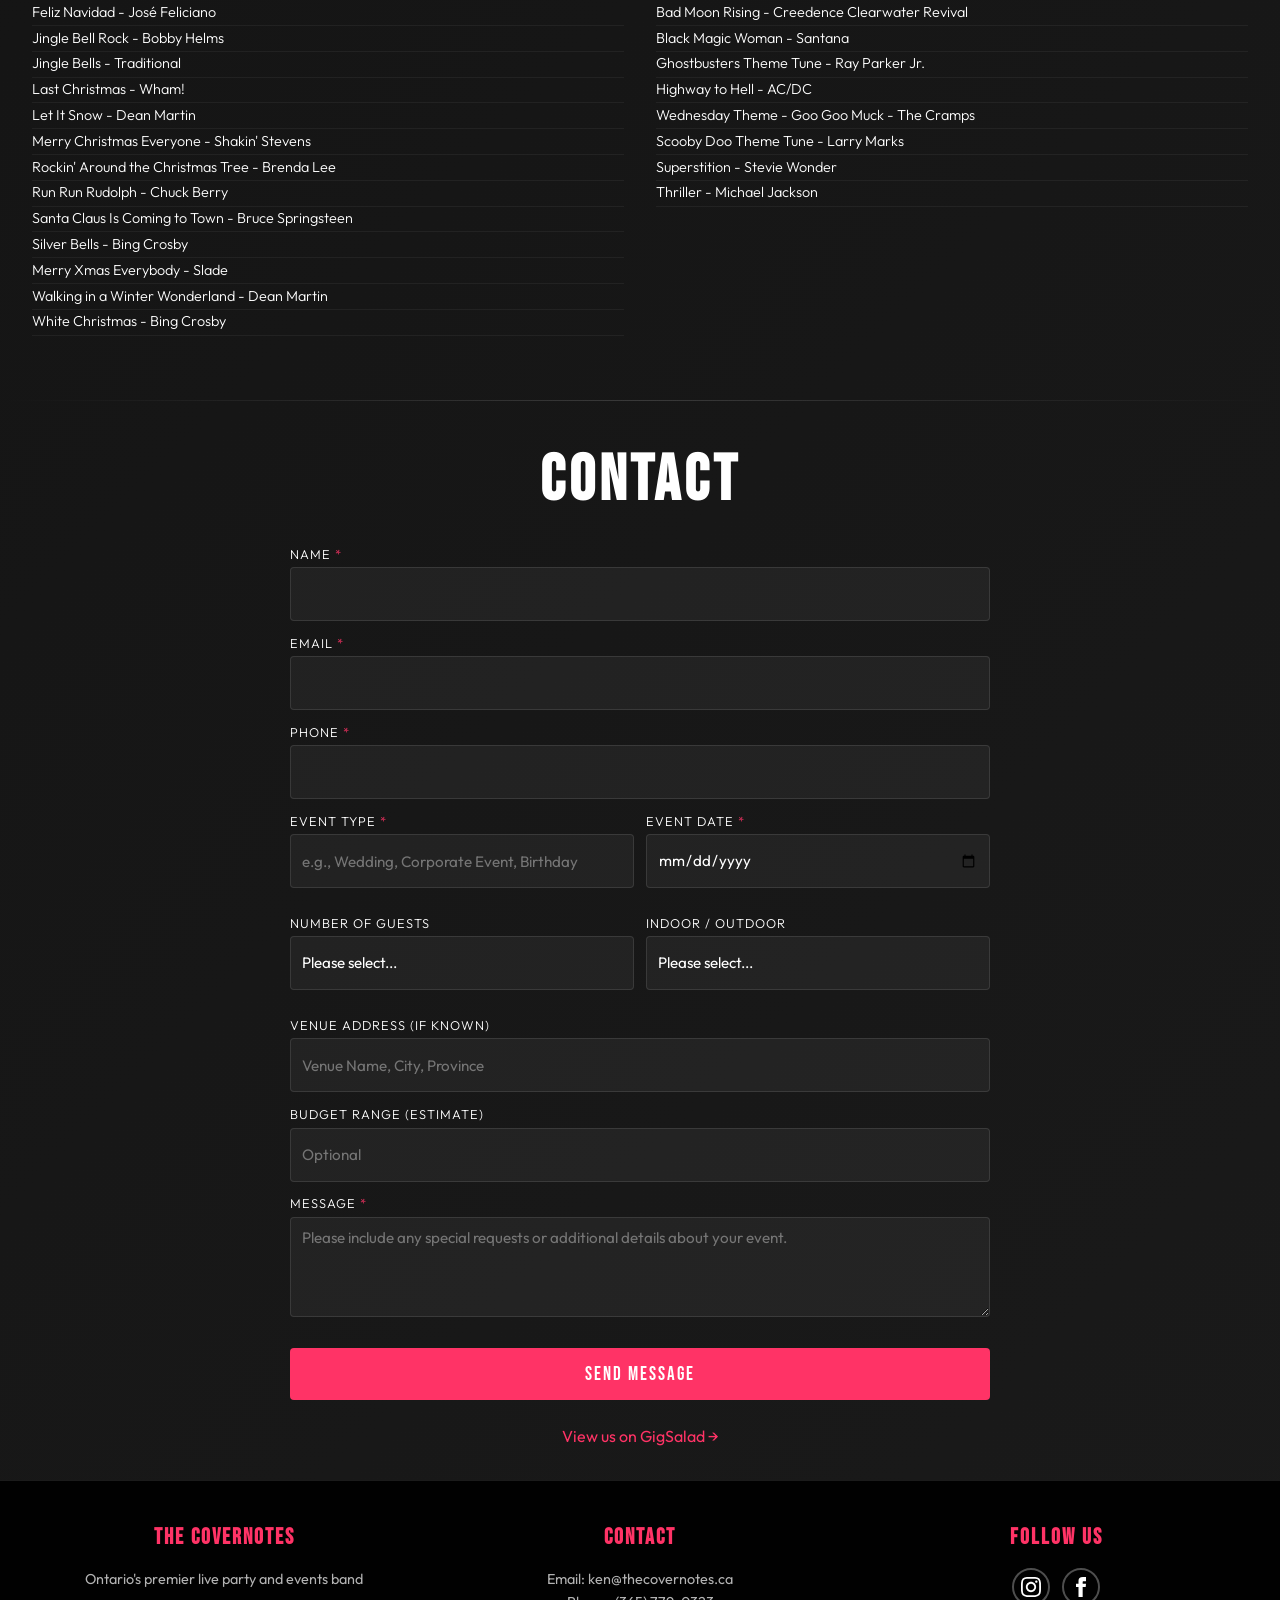
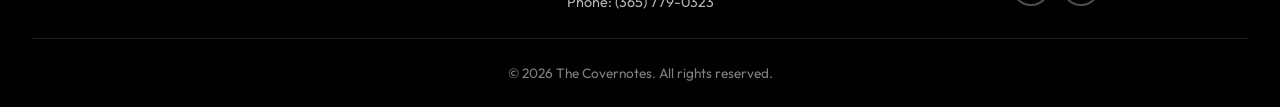
==== commit cfdf8db1: "Remove unused Cloudflare email script (site is not on Cloudflare) Co-Authored-By: Claude Opus 5.5 <n" ====
--- a/index.html
+++ b/index.html
@@ -1703,7 +1703,7 @@
             <p>© 2026 The Covernotes. All rights reserved.</p>
         </div>
     </footer>
-    <script data-cfasync="false" src="/cdn-cgi/scripts/5c5dd728/cloudflare-static/email-decode.min.js"></script><script>
+    <script>
         // Mobile menu toggle
         const mobileMenu = document.getElementById('mobileMenu');
         const navLinks = document.getElementById('navLinks');
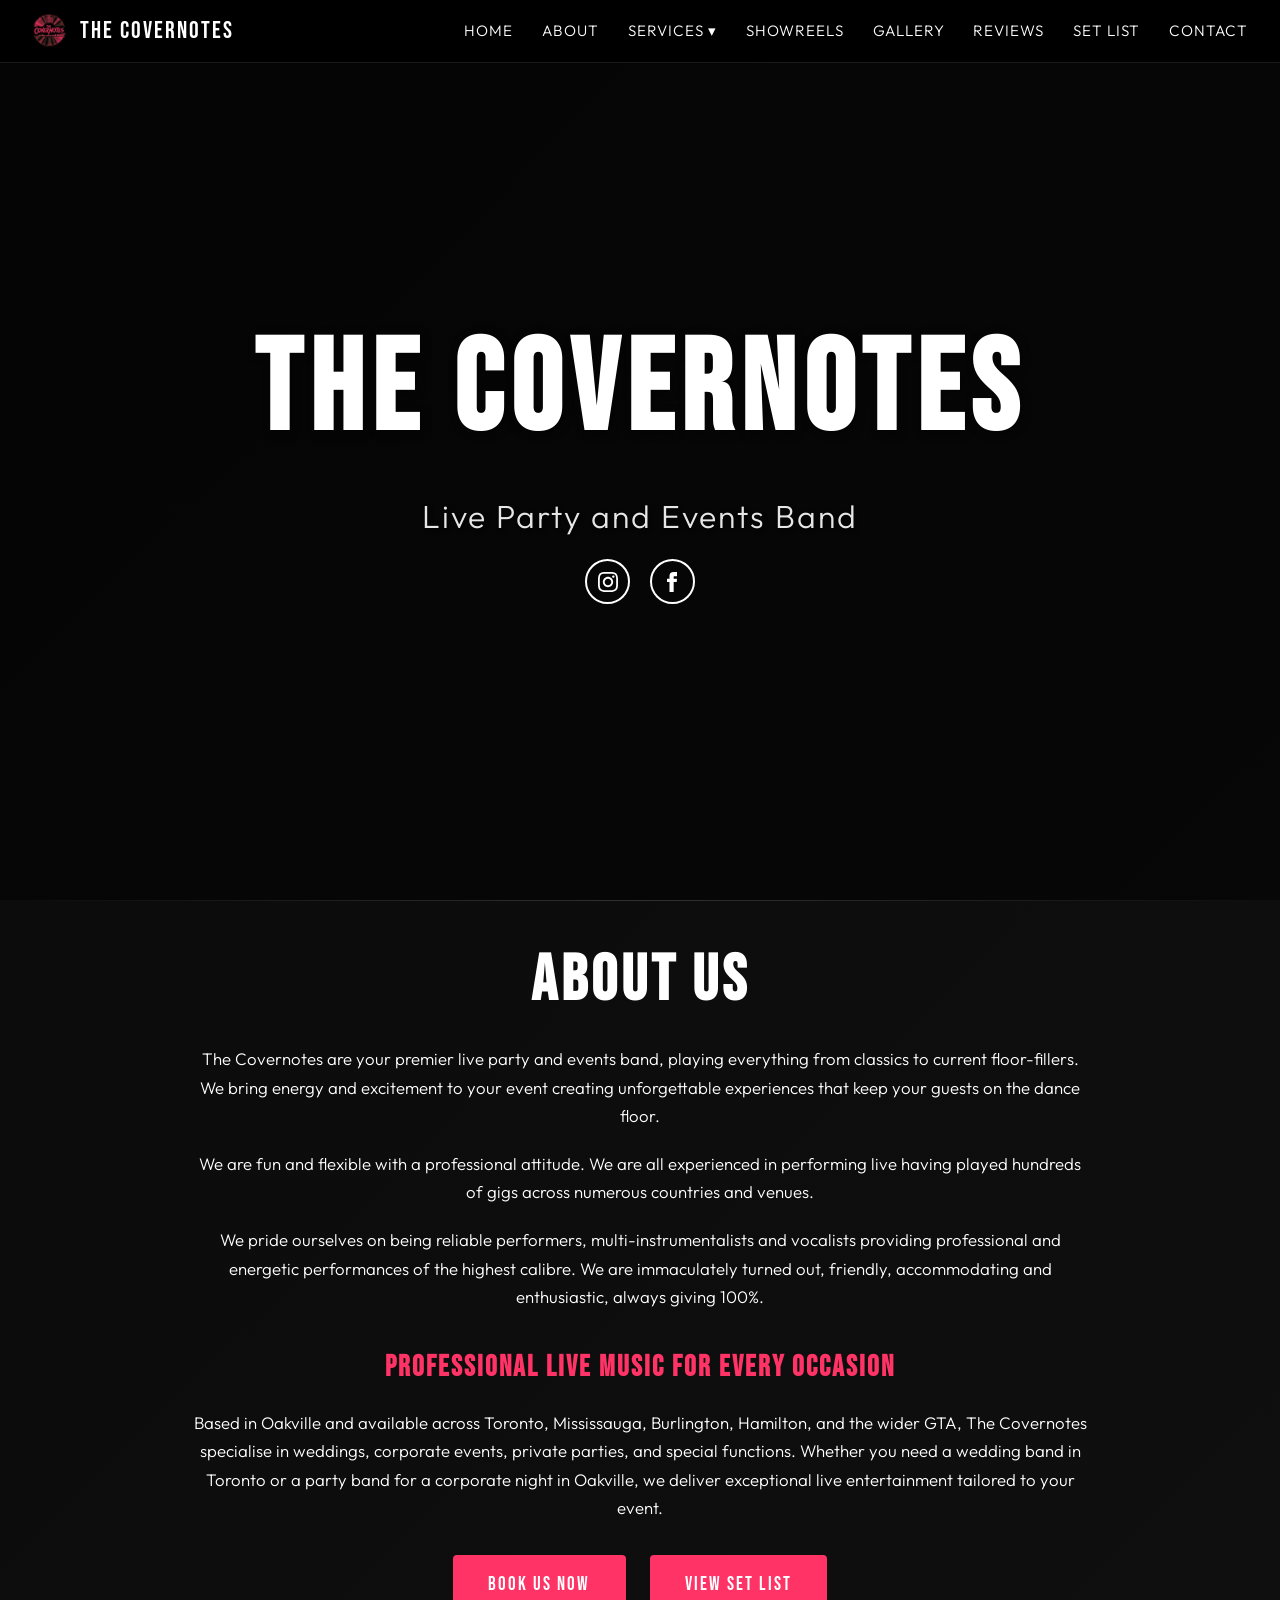
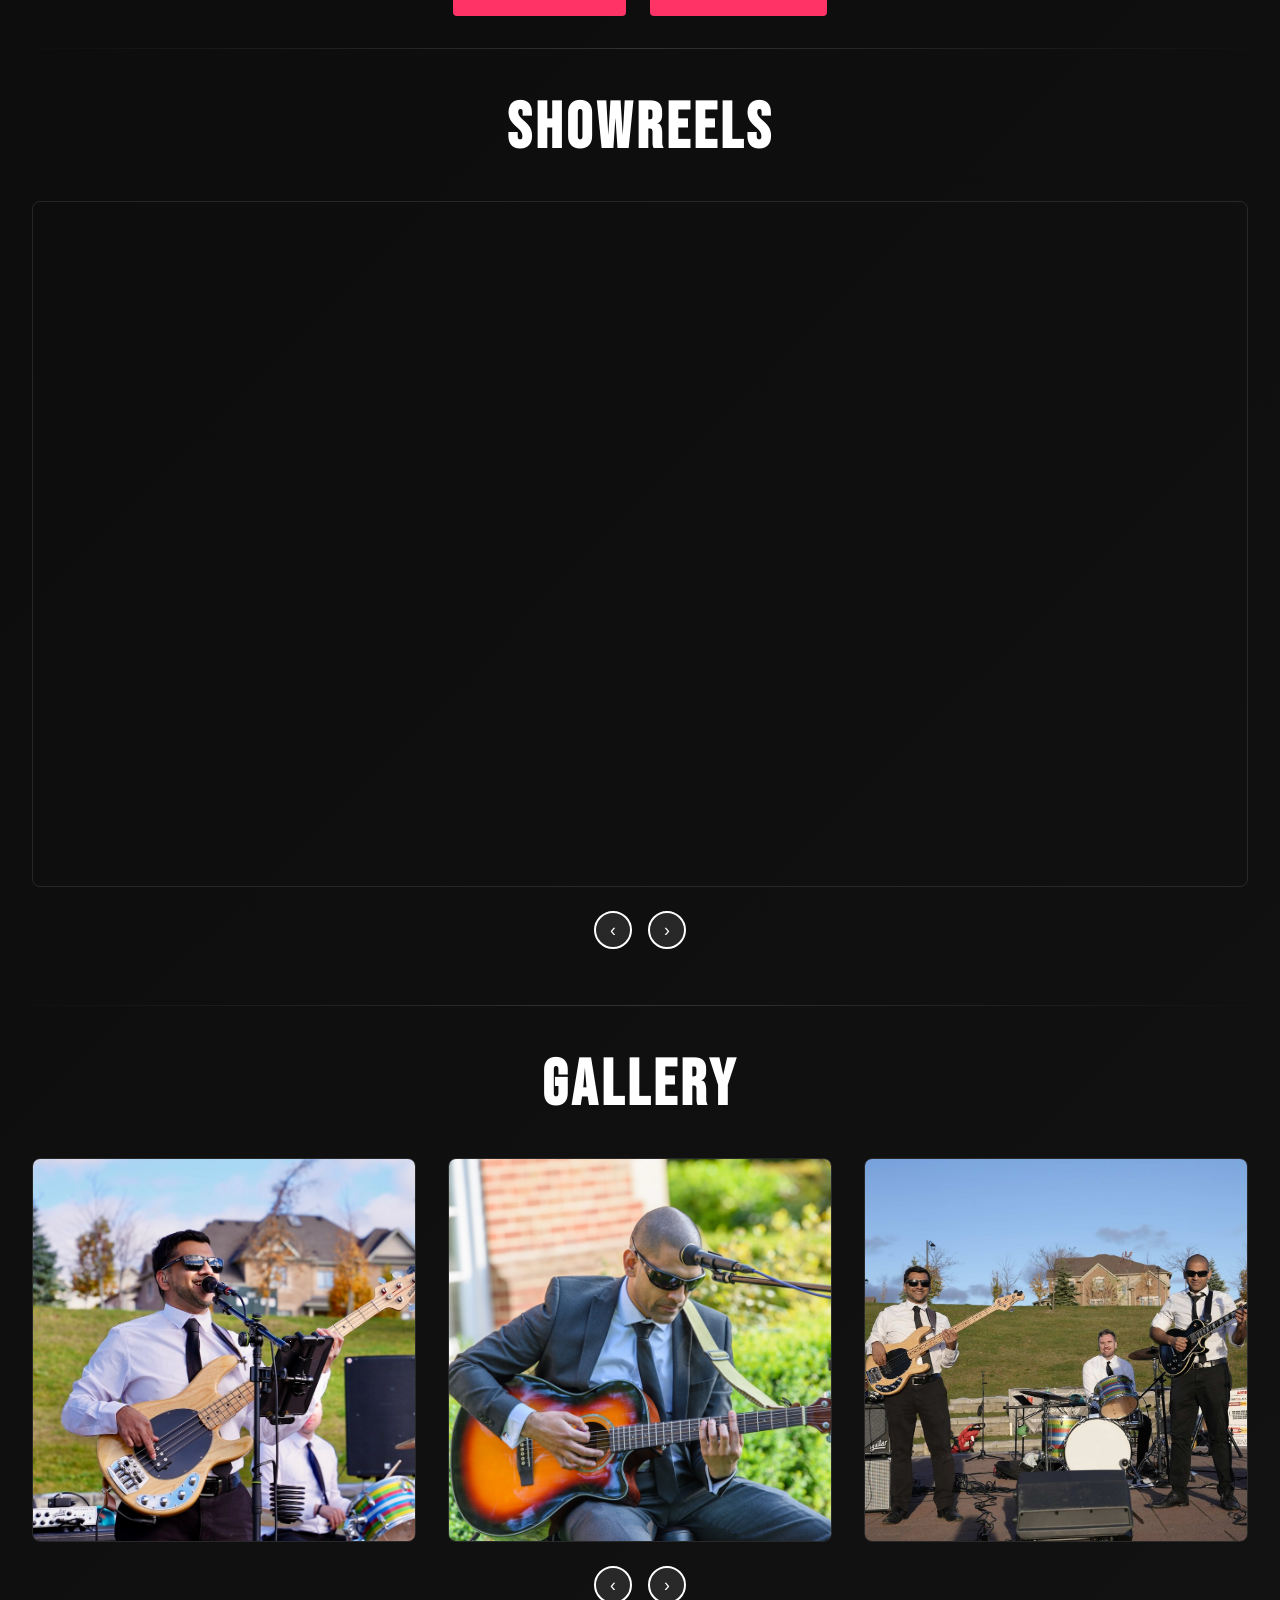
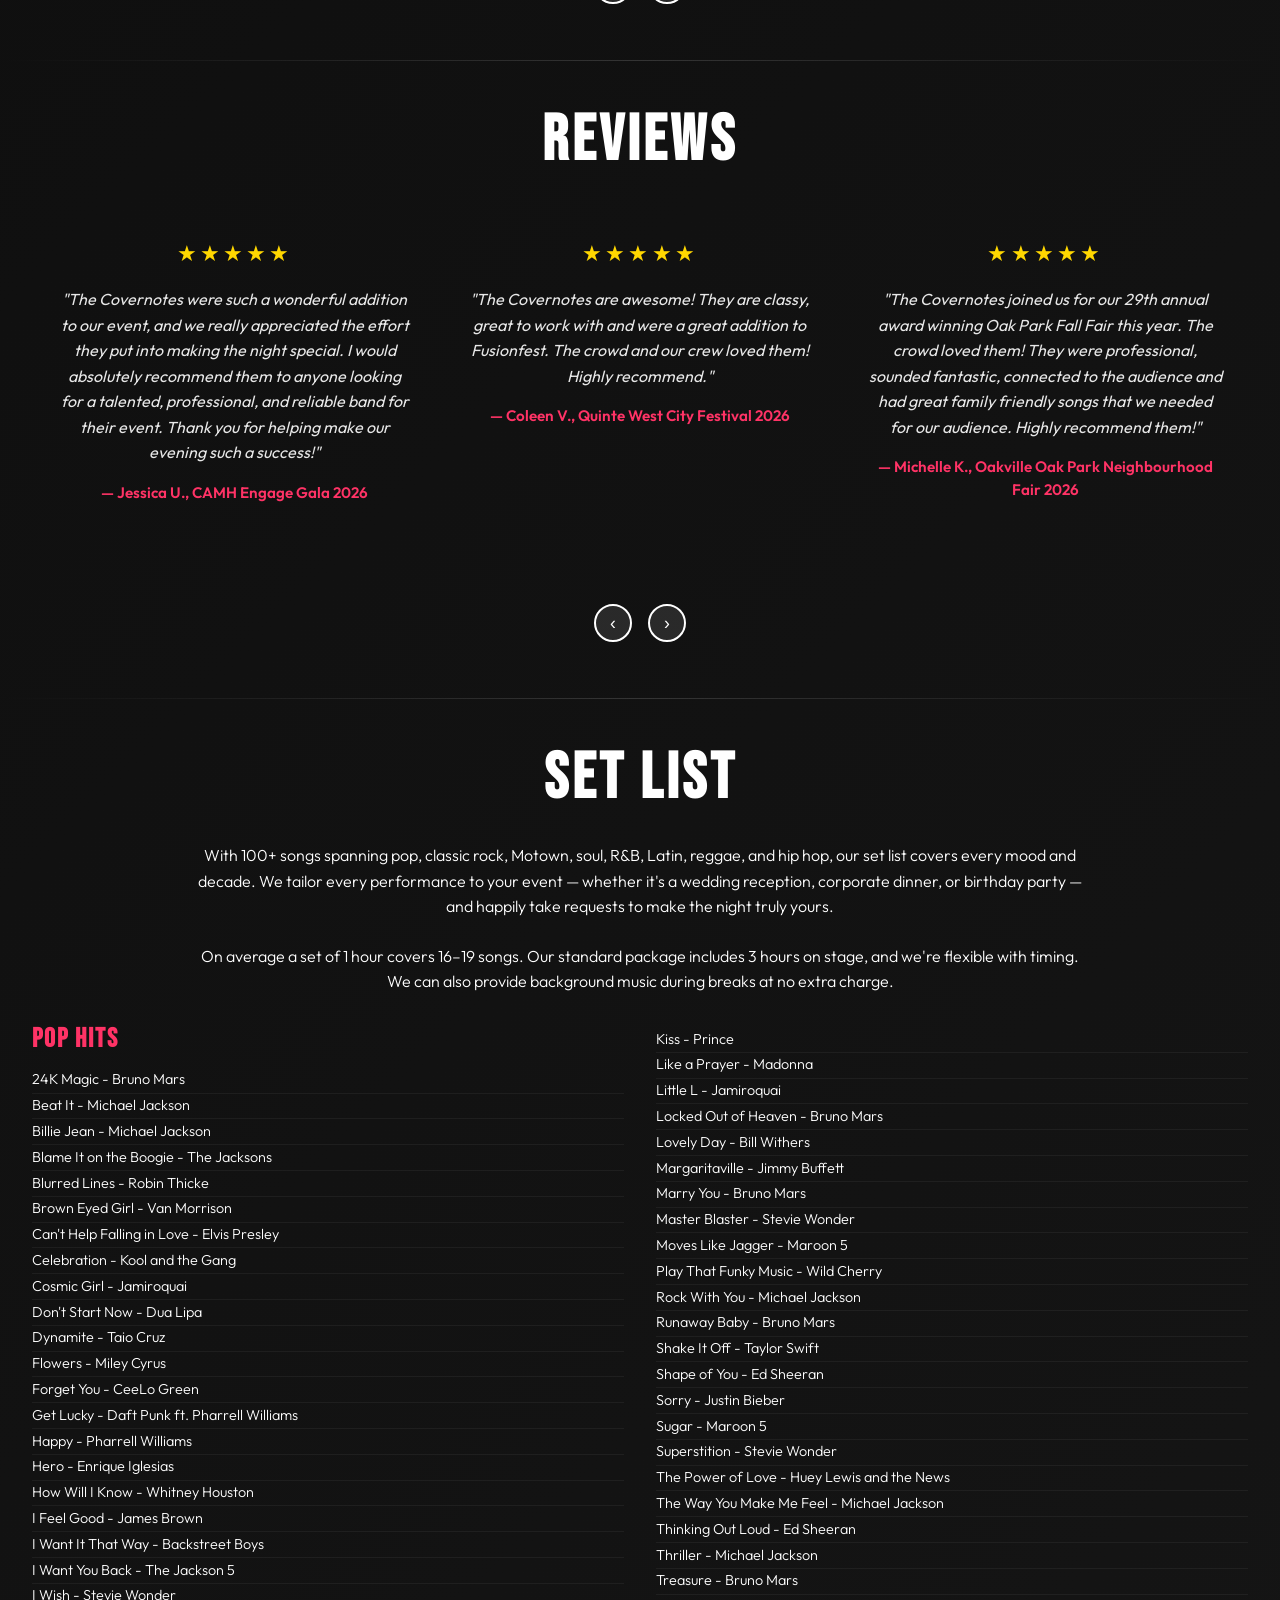
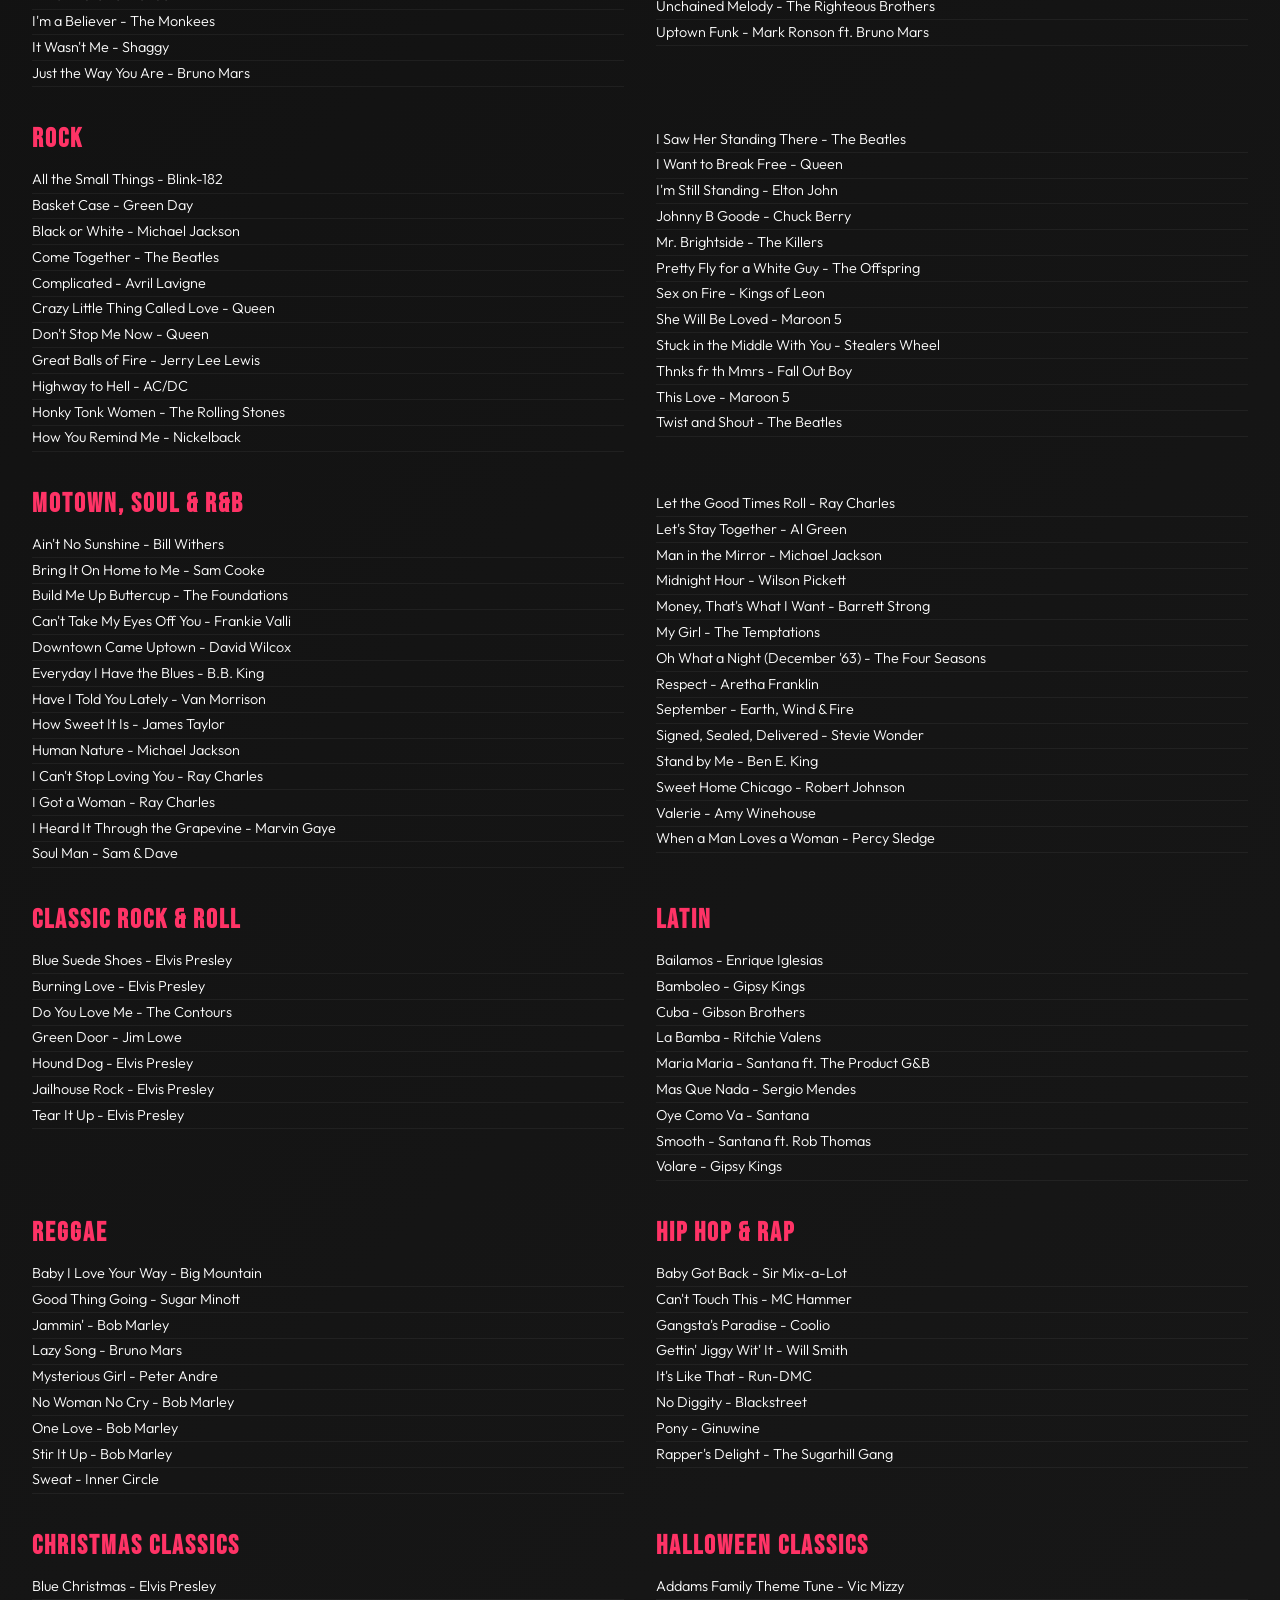
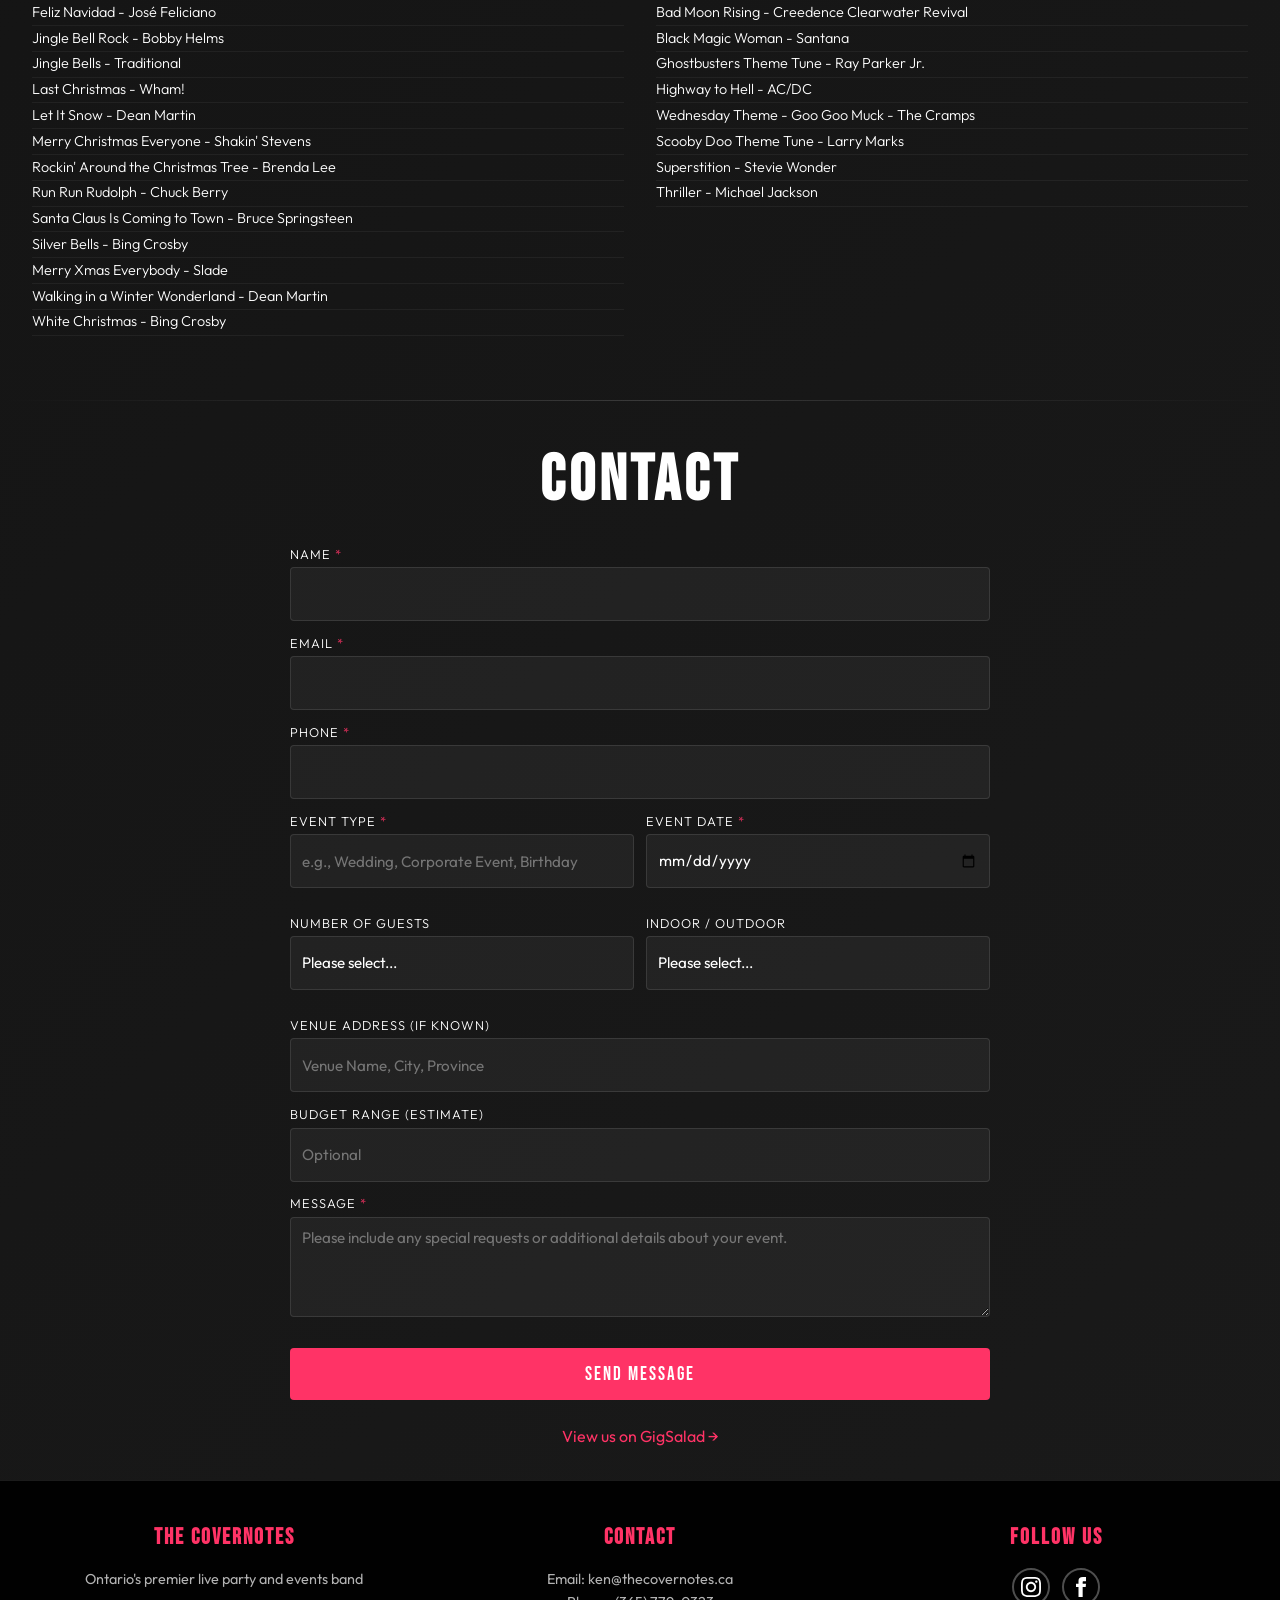
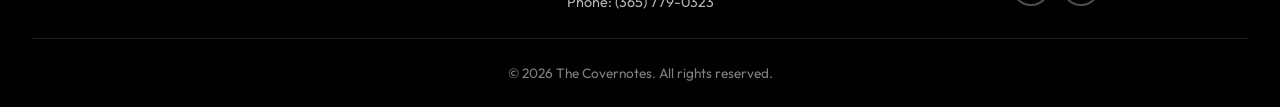
==== commit 7b768038: "Link WeddingWire profile in band schema and llms.txt Co-Authored-By: Claude Opus 5.5 <noreply@anthro" ====
--- a/index.html
+++ b/index.html
@@ -96,7 +96,8 @@
   "sameAs": [
     "https://www.instagram.com/the_covernotes",
     "https://www.facebook.com/thecovernotes",
-    "https://www.gigsalad.com/the_covernotes_oakville"
+    "https://www.gigsalad.com/the_covernotes_oakville",
+    "https://www.weddingwire.ca/wedding-music/the-covernotes--e69887"
   ],
   "offers": {
     "@type": "Offer",
